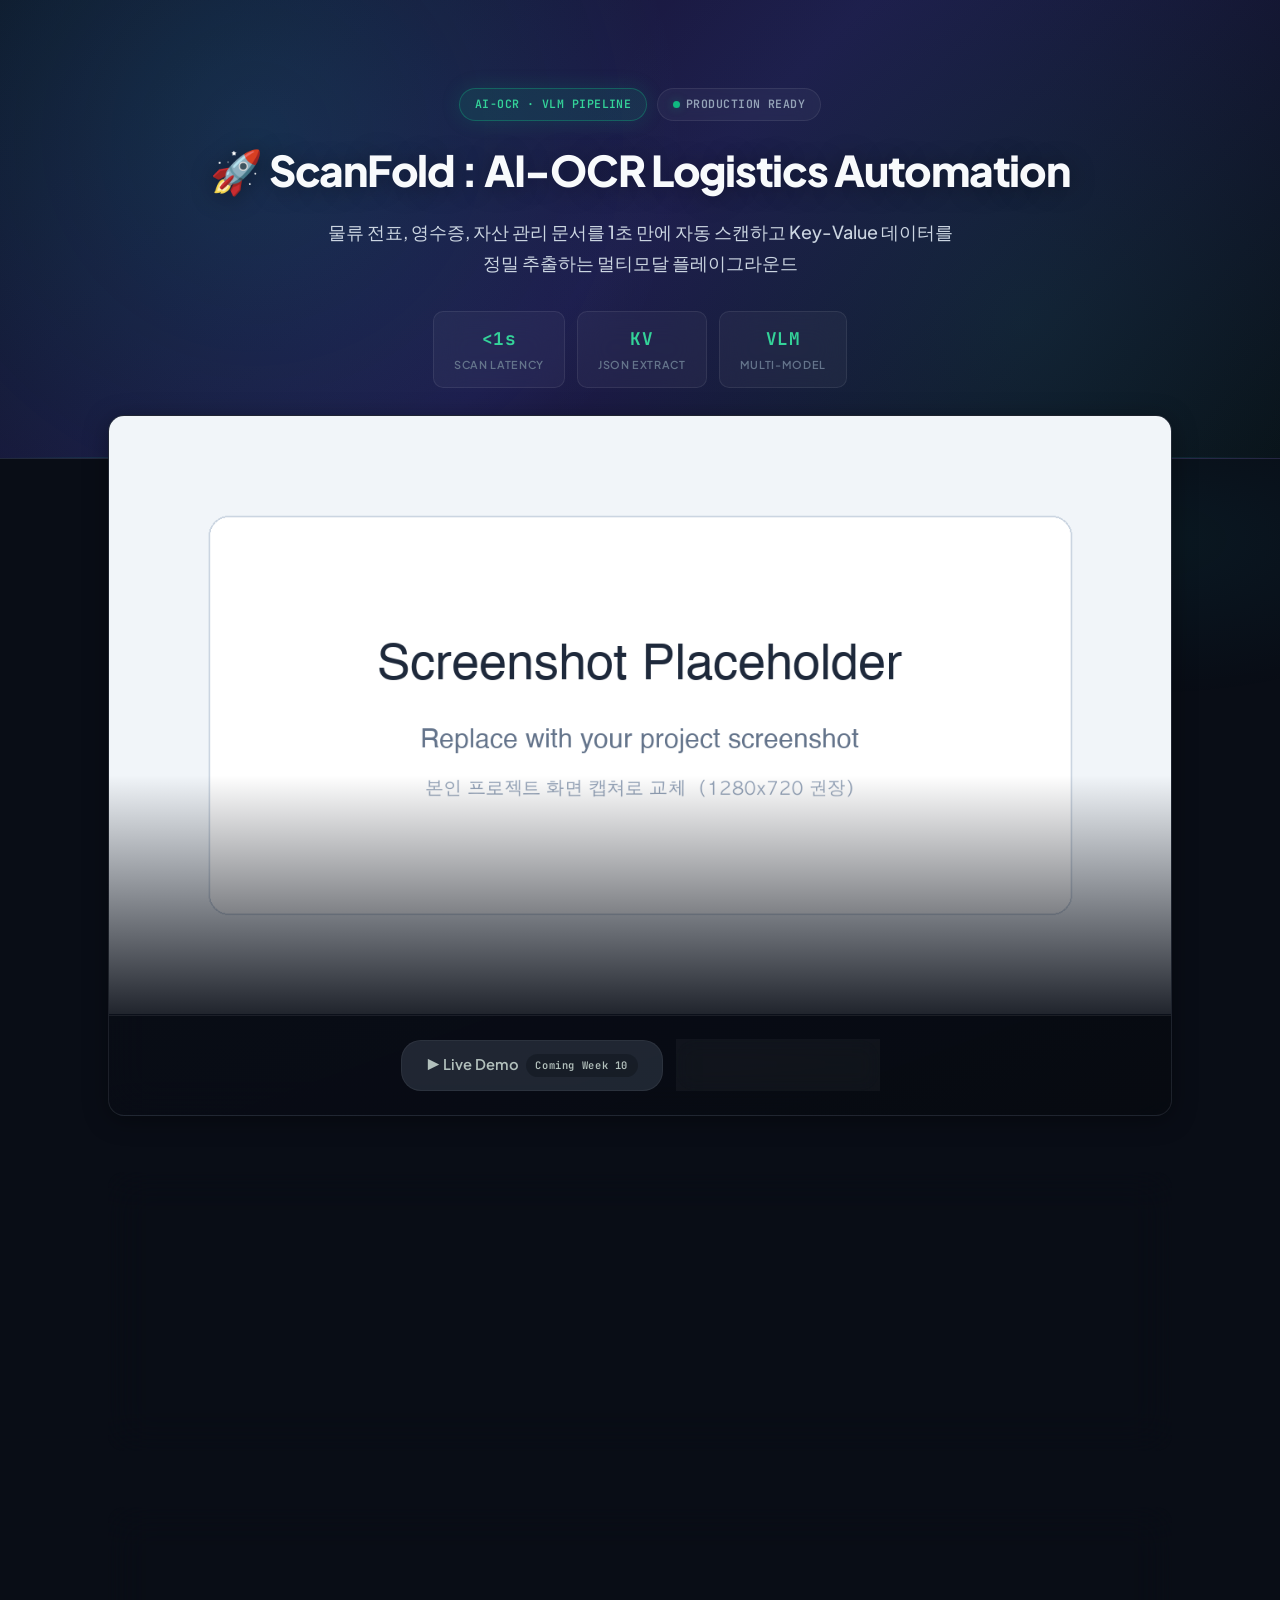
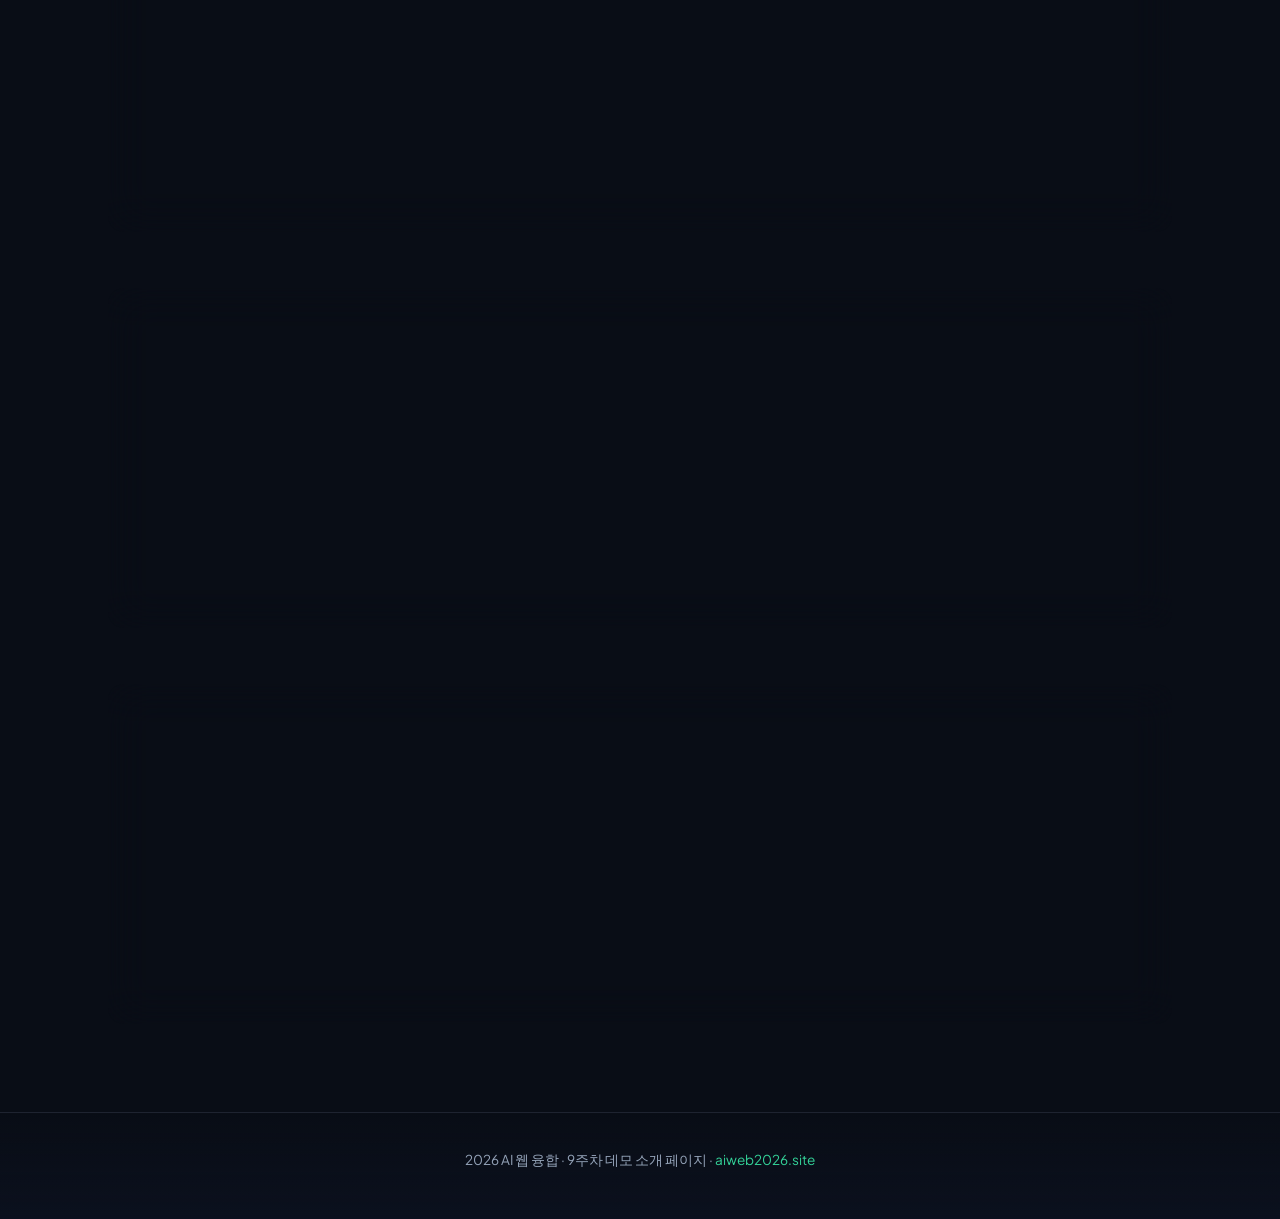
==== index.html @ e9e3a614 "design: ScanFold 프리미엄 다크 글래스모피즘 UI 리디자인 완료" ====
<!DOCTYPE html>
<html lang="ko">
<head>
  <meta charset="UTF-8" />
  <meta name="viewport" content="width=device-width, initial-scale=1.0" />
  <title>🚀 ScanFold : AI-OCR Logistics Automation</title>
  <meta name="description" content="물류 전표, 영수증, 자산 관리 문서를 1초 만에 자동 스캔하고 Key-Value 데이터를 정밀 추출하는 멀티모달 플레이그라운드" />
  <link rel="preconnect" href="https://fonts.googleapis.com" />
  <link rel="preconnect" href="https://fonts.gstatic.com" crossorigin />
  <link href="https://fonts.googleapis.com/css2?family=JetBrains+Mono:wght@500;600&family=Plus+Jakarta+Sans:wght@400;500;600;700;800&display=swap" rel="stylesheet" />
  <link rel="stylesheet" href="style.css" />
</head>
<body>
  <div class="ambient" aria-hidden="true"></div>

  <!-- ============ HERO ============ -->
  <header class="hero">
    <div class="hero-inner container">
      <div class="hero-meta">
        <span class="hero-pill">AI-OCR · VLM Pipeline</span>
        <span class="hero-status"><span class="status-dot"></span>Production Ready</span>
      </div>
      <h1>🚀 ScanFold : AI-OCR Logistics Automation</h1>
      <p class="tagline">물류 전표, 영수증, 자산 관리 문서를 1초 만에 자동 스캔하고 Key-Value 데이터를 정밀 추출하는 멀티모달 플레이그라운드</p>
      <div class="hero-stats">
        <div class="stat-chip"><strong>&lt;1s</strong><span>Scan Latency</span></div>
        <div class="stat-chip"><strong>KV</strong><span>JSON Extract</span></div>
        <div class="stat-chip"><strong>VLM</strong><span>Multi-Model</span></div>
      </div>
    </div>
  </header>

  <main class="container dashboard">

    <!-- ============ 데모 카드 ============ -->
    <section class="panel demo-card">
      <!-- ⬇⬇⬇ screenshot.png 를 본인 프로젝트 화면 캡쳐로 교체 ⬇⬇⬇ -->
      <div class="screenshot-wrap">
        <img class="screenshot" src="screenshot.png" alt="ScanFold AI-OCR 데모 화면" />
        <div class="screenshot-glow" aria-hidden="true"></div>
      </div>
      <!-- ⬆⬆⬆ screenshot.png 를 본인 프로젝트 화면 캡쳐로 교체 ⬆⬆⬆ -->

      <div class="cta">
        <!-- ⬇⬇⬇ 다음 주(10주차) 데모 띄운 후 href="#" 를 진짜 도메인으로 ⬇⬇⬇ -->
        <a class="btn btn-primary" href="#" aria-disabled="true" title="다음 주에 살아납니다">
          ▶ Live Demo <span class="badge">Coming Week 10</span>
        </a>
        <!-- ⬆⬆⬆ 다음 주에 href="https://&lt;본인 ID&gt;-demo.aiweb2026.site" 로 변경 ⬆⬆⬆ -->

        <!-- ⬇⬇⬇ 본인 GitHub 리포 URL 로 교체 ⬇⬇⬇ -->
        <a class="btn btn-secondary" href="https://github.com/&lt;본인 GitHub username&gt;/&lt;본인 프로젝트 리포&gt;" target="_blank" rel="noopener">
          ⌨ Source on GitHub
        </a>
        <!-- ⬆⬆⬆ 본인 GitHub 리포 URL 로 교체 ⬆⬆⬆ -->
      </div>
    </section>

    <!-- ============ Tech Stack ============ -->
    <section class="panel stack-section">
      <div class="section-head">
        <h2><span class="section-icon">🛠</span> Tech Stack</h2>
        <p class="section-sub">멀티모달 OCR 파이프라인을 구성하는 핵심 인프라</p>
      </div>
      <!-- ⬇⬇⬇ 본인 프로젝트가 실제로 쓴 기술로 교체 ⬇⬇⬇ -->
      <ul class="stack">
        <li>Gradio 5 (UI Framework)</li>
        <li>Qwen/Qwen3-VL-30B, zai-org/GLM-4.5V (VLM Models)</li>
        <li>Hugging Face Inference Client (Model Auto Routing)</li>
        <li>Docker SDK &amp; Hugging Face Spaces (Infrastructure)</li>
        <li>GitHub Actions (CI/CD Automated Deployment)</li>
      </ul>
      <!-- ⬆⬆⬆ 본인 프로젝트가 실제로 쓴 기술로 교체 ⬆⬆⬆ -->
    </section>

    <!-- ============ 어떻게 만들었나 ============ -->
    <section class="panel howto">
      <div class="section-head">
        <h2><span class="section-icon">🧠</span> 어떻게 만들었나</h2>
        <p class="section-sub">Vision-Language Model 기반 문서 이해 엔진</p>
      </div>
      <!-- ⬇⬇⬇ 본인 프로젝트 설명 3줄로 교체 ⬇⬇⬇ -->
      <p class="howto-body">
        사용자가 영수증, 물류 전표, 또는 일반 문서 이미지를 업로드하고 정보 추출 프롬프트를 입력하면, 최신 비전-언어 모델(VLM)들을 통해 텍스트 및 Key-Value 데이터를 정밀하게 추출하는 AI 플레이그라운드입니다. 단일 InferenceClient를 활용해 복잡한 멀티모달 모델들의 API 호출을 자동화하고, 토큰 사용량, 레이턴시, 그리고 즉시 재현 가능한 Python 코드까지 한 화면에 시각화합니다. Docker 환경으로 패키징되어 24시간 구동되는 인프라에 배포되며, GitHub Actions CI/CD 파이프라인을 구축하여 메인 브랜치 코드 수정 시 자동으로 실시간 반영되도록 구현했습니다.
      </p>
      <!-- ⬆⬆⬆ 본인 프로젝트 설명 3줄로 교체 ⬆⬆⬆ -->
    </section>

    <!-- ============ 활용 예시 ============ -->
    <section class="panel use-cases">
      <div class="section-head">
        <h2><span class="section-icon">💡</span> 활용 예시 <span class="use-cases-en">(Use Cases)</span></h2>
        <p class="section-sub">이미지 업로드 + 프롬프트 한 줄로 Key-Value JSON을 즉시 추출하세요</p>
      </div>
      <div class="use-cases-grid">
        <article class="use-case-card">
          <div class="use-case-icon" aria-hidden="true">📦</div>
          <h3>물류 입고 전표 스캔</h3>
          <p class="use-case-desc">품목명, 수량, 입고처를 JSON으로 정밀 데이터 추출 자동화</p>
          <span class="use-case-accent" aria-hidden="true"></span>
        </article>
        <article class="use-case-card">
          <div class="use-case-icon" aria-hidden="true">🧾</div>
          <h3>회사 영수증 증빙 처리</h3>
          <p class="use-case-desc">가맹점명, 일자, 금액을 분리하여 정산 시스템 실시간 연동</p>
          <span class="use-case-accent" aria-hidden="true"></span>
        </article>
        <article class="use-case-card">
          <div class="use-case-icon" aria-hidden="true">📂</div>
          <h3>자산 관리 문서 분류</h3>
          <p class="use-case-desc">체계적인 문서 인덱싱 및 카테고리 자동 분류 아카이빙</p>
          <span class="use-case-accent" aria-hidden="true"></span>
        </article>
      </div>
    </section>

    <!-- ============ Giscus 댓글 (8장에서 추가) ============ -->
    <section id="comments" class="panel comments">
      <div class="section-head">
        <h2><span class="section-icon">💬</span> 이 프로젝트 어떠세요?</h2>
        <p class="section-sub comments-note">GitHub 계정으로 로그인하면 댓글이 본인 리포의 GitHub Discussions에 자동 저장됩니다.</p>
      </div>

      <!--
        ⬇⬇⬇ 9주차 SECTION 8 에서 giscus.app 가 자동 생성한 script 코드를 여기에 붙여넣기 ⬇⬇⬇
        교체할 속성:
          - data-repo
          - data-repo-id
          - data-category-id
        나머지 속성은 그대로 두세요.
      -->
      <div class="giscus"></div>
      <script src="https://giscus.app/client.js"
        data-repo="youngwoo28/aiweb2026"
        data-repo-id="<TODO: giscus.app에서 발급받은 repo-id 붙여넣기>"
        data-category="Announcements"
        data-category-id="<TODO: giscus.app에서 발급받은 category-id 붙여넣기>"
        data-mapping="pathname"
        data-strict="0"
        data-reactions-enabled="1"
        data-emit-metadata="0"
        data-input-position="bottom"
        data-theme="preferred_color_scheme"
        data-lang="ko"
        crossorigin="anonymous"
        async>
      </script>
      <!-- ⬆⬆⬆ giscus 설정값 교체 ⬆⬆⬆ -->
    </section>
  </main>

  <footer class="site-footer">
    <div class="container">
      <p>
        2026 AI 웹 융합 · 9주차 데모 소개 페이지 ·
        <a href="https://aiweb2026.site">aiweb2026.site</a>
      </p>
    </div>
  </footer>
</body>
</html>
---- style.css ----
/* ============ Design Tokens ============ */
:root {
  --accent: #10b981;
  --accent-bright: #34d399;
  --accent-dim: #059669;
  --accent-glow: rgba(16, 185, 129, 0.35);
  --cyan: #22d3ee;
  --ink: #f1f5f9;
  --muted: #94a3b8;
  --muted-soft: #64748b;
  --bg: #090d16;
  --bg-elevated: rgba(15, 23, 42, 0.55);
  --glass: rgba(255, 255, 255, 0.04);
  --glass-border: rgba(255, 255, 255, 0.08);
  --glass-highlight: rgba(255, 255, 255, 0.12);

  --font-sans: 'Plus Jakarta Sans', 'Apple SD Gothic Neo', 'Segoe UI', system-ui, sans-serif;
  --font-mono: 'JetBrains Mono', 'Consolas', 'SF Mono', ui-monospace, monospace;

  --space-section: clamp(2rem, 1.5rem + 2.5vw, 3.5rem);
  --container-max: 1120px;
  --radius: 16px;
  --radius-sm: 10px;
}

/* ============ Base ============ */
*, *::before, *::after { box-sizing: border-box; }

html {
  -webkit-text-size-adjust: 100%;
  scroll-behavior: smooth;
}

body {
  margin: 0;
  font-family: var(--font-sans);
  background: var(--bg);
  color: var(--ink);
  line-height: 1.6;
  -webkit-font-smoothing: antialiased;
  overflow-x: hidden;
}

.ambient {
  position: fixed;
  inset: 0;
  pointer-events: none;
  z-index: 0;
  background:
    radial-gradient(ellipse 60% 40% at 10% 20%, rgba(16, 185, 129, 0.08), transparent 55%),
    radial-gradient(ellipse 50% 35% at 90% 60%, rgba(34, 211, 238, 0.06), transparent 50%),
    radial-gradient(ellipse 70% 50% at 50% 100%, rgba(30, 27, 75, 0.25), transparent 60%);
}

.container {
  position: relative;
  z-index: 1;
  max-width: var(--container-max);
  margin: 0 auto;
  padding: 0 clamp(1rem, 3vw, 1.75rem);
}

.dashboard {
  padding-bottom: 2rem;
}

/* ============ HERO — Premium Dashboard Header ============ */
.hero {
  position: relative;
  z-index: 1;
  background: linear-gradient(135deg, #0f172a, #1e1b4b, #090d16);
  border-bottom: 1px solid var(--glass-border);
  padding: clamp(3.25rem, 2.5rem + 4vw, 5.5rem) 0 clamp(3rem, 2rem + 3vw, 4.5rem);
  overflow: hidden;
}

.hero::before {
  content: "";
  position: absolute;
  inset: 0;
  background:
    radial-gradient(circle at 20% 30%, rgba(34, 211, 238, 0.12), transparent 40%),
    radial-gradient(circle at 80% 70%, rgba(16, 185, 129, 0.1), transparent 45%);
  pointer-events: none;
}

.hero::after {
  content: "";
  position: absolute;
  bottom: 0;
  left: 0;
  right: 0;
  height: 1px;
  background: linear-gradient(90deg, transparent, rgba(16, 185, 129, 0.5), rgba(34, 211, 238, 0.4), transparent);
}

.hero-inner {
  text-align: center;
  position: relative;
}

.hero-meta {
  display: flex;
  flex-wrap: wrap;
  align-items: center;
  justify-content: center;
  gap: 0.65rem;
  margin-bottom: 1.5rem;
}

.hero-pill,
.hero-status {
  display: inline-flex;
  align-items: center;
  gap: 0.4rem;
  padding: 0.4rem 0.9rem;
  border-radius: 20px;
  font-family: var(--font-mono);
  font-size: 0.72rem;
  font-weight: 600;
  letter-spacing: 0.04em;
  text-transform: uppercase;
}

.hero-pill {
  background: rgba(16, 185, 129, 0.12);
  border: 1px solid rgba(16, 185, 129, 0.35);
  color: var(--accent-bright);
  box-shadow: 0 0 20px rgba(16, 185, 129, 0.15);
}

.hero-status {
  background: var(--glass);
  border: 1px solid var(--glass-border);
  color: var(--muted);
  backdrop-filter: blur(12px);
  -webkit-backdrop-filter: blur(12px);
}

.status-dot {
  width: 7px;
  height: 7px;
  border-radius: 50%;
  background: var(--accent);
  box-shadow: 0 0 10px var(--accent-glow);
  animation: pulse 2s ease-in-out infinite;
}

@keyframes pulse {
  0%, 100% { opacity: 1; transform: scale(1); }
  50% { opacity: 0.6; transform: scale(0.9); }
}

.hero h1 {
  margin: 0 0 1.25rem;
  padding: 0 clamp(0.5rem, 2vw, 1rem);
  font-size: clamp(1.55rem, 1rem + 2.4vw, 2.65rem);
  font-weight: 800;
  letter-spacing: -0.03em;
  line-height: 1.2;
  color: #f8fafc;
  text-shadow: 0 2px 24px rgba(0, 0, 0, 0.4);
}

.hero .tagline {
  margin: 0 auto 2rem;
  max-width: 42rem;
  padding: 0 clamp(0.25rem, 2vw, 1rem);
  font-size: clamp(0.95rem, 0.85rem + 0.35vw, 1.12rem);
  font-weight: 500;
  color: #cbd5e1;
  line-height: 1.75;
}

.hero-stats {
  display: flex;
  flex-wrap: wrap;
  justify-content: center;
  gap: 0.75rem;
}

.stat-chip {
  display: flex;
  flex-direction: column;
  align-items: center;
  gap: 0.15rem;
  min-width: 6.5rem;
  padding: 0.85rem 1.25rem;
  background: var(--glass);
  border: 1px solid var(--glass-border);
  border-radius: var(--radius-sm);
  backdrop-filter: blur(16px);
  -webkit-backdrop-filter: blur(16px);
  transition: border-color 0.25s ease, box-shadow 0.25s ease;
}

.stat-chip:hover {
  border-color: rgba(16, 185, 129, 0.35);
  box-shadow: 0 8px 24px rgba(16, 185, 129, 0.12);
}

.stat-chip strong {
  font-family: var(--font-mono);
  font-size: 1.1rem;
  font-weight: 700;
  color: var(--accent-bright);
  letter-spacing: 0.02em;
}

.stat-chip span {
  font-size: 0.68rem;
  font-weight: 600;
  text-transform: uppercase;
  letter-spacing: 0.06em;
  color: var(--muted-soft);
}

/* ============ Glass Panels ============ */
.panel {
  margin-bottom: var(--space-section);
  padding: clamp(1.35rem, 2vw, 2rem);
  background: linear-gradient(160deg, rgba(17, 24, 39, 0.72) 0%, rgba(9, 13, 22, 0.85) 100%);
  border: 1px solid rgba(255, 255, 255, 0.08);
  border-radius: var(--radius);
  backdrop-filter: blur(20px);
  -webkit-backdrop-filter: blur(20px);
  box-shadow:
    0 4px 24px rgba(0, 0, 0, 0.35),
    inset 0 1px 0 var(--glass-highlight);
}

.section-head {
  margin-bottom: 1.35rem;
}

.section-head h2 {
  display: flex;
  align-items: center;
  flex-wrap: wrap;
  gap: 0.45rem;
  margin: 0 0 0.35rem;
  font-size: clamp(1.2rem, 1rem + 0.6vw, 1.55rem);
  font-weight: 700;
  letter-spacing: -0.02em;
  color: #f8fafc;
}

.section-icon {
  display: inline-flex;
  align-items: center;
  justify-content: center;
  width: 2rem;
  height: 2rem;
  border-radius: 8px;
  background: rgba(16, 185, 129, 0.15);
  border: 1px solid rgba(16, 185, 129, 0.25);
  font-size: 1rem;
}

.section-sub {
  margin: 0;
  font-size: 0.9rem;
  color: var(--muted);
  line-height: 1.5;
}

.use-cases-en {
  font-size: 0.72em;
  font-weight: 500;
  color: var(--muted-soft);
  letter-spacing: 0.02em;
}

/* ============ Demo Card ============ */
.demo-card {
  margin-top: -2.75rem;
  padding: 0;
  overflow: hidden;
}

.screenshot-wrap {
  position: relative;
  overflow: hidden;
}

.screenshot {
  display: block;
  width: 100%;
  height: auto;
  background: #0f172a;
  border-bottom: 1px solid var(--glass-border);
}

.screenshot-glow {
  position: absolute;
  inset: auto 0 0 0;
  height: 40%;
  background: linear-gradient(to top, rgba(9, 13, 22, 0.9), transparent);
  pointer-events: none;
}

.cta {
  padding: 1.5rem clamp(1rem, 3vw, 2rem);
  display: flex;
  flex-wrap: wrap;
  gap: 0.85rem;
  justify-content: center;
  background: rgba(0, 0, 0, 0.2);
  border-top: 1px solid var(--glass-border);
}

.btn {
  display: inline-flex;
  align-items: center;
  gap: 0.45rem;
  padding: 0.8rem 1.5rem;
  border-radius: 20px;
  font-family: var(--font-sans);
  font-weight: 600;
  font-size: 0.92rem;
  text-decoration: none;
  transition: all 0.3s ease;
}

.btn-primary {
  background: linear-gradient(135deg, var(--accent-dim), var(--accent));
  color: #ecfdf5;
  border: 1px solid rgba(52, 211, 153, 0.4);
  box-shadow: 0 4px 20px rgba(16, 185, 129, 0.25);
}

.btn-primary[aria-disabled="true"] {
  background: rgba(100, 116, 139, 0.35);
  border-color: var(--glass-border);
  cursor: not-allowed;
  opacity: 0.75;
  box-shadow: none;
}

.btn-primary:hover:not([aria-disabled="true"]) {
  transform: translateY(-3px);
  box-shadow: 0 10px 30px rgba(16, 185, 129, 0.35);
}

.btn-secondary {
  background: var(--glass);
  color: var(--ink);
  border: 1px solid var(--glass-border);
  backdrop-filter: blur(10px);
  -webkit-backdrop-filter: blur(10px);
}

.btn-secondary:hover {
  border-color: rgba(34, 211, 238, 0.45);
  color: var(--cyan);
  transform: translateY(-3px);
  box-shadow: 0 8px 24px rgba(34, 211, 238, 0.12);
}

.badge {
  background: rgba(0, 0, 0, 0.25);
  padding: 0.2rem 0.6rem;
  border-radius: 20px;
  font-family: var(--font-mono);
  font-size: 0.65rem;
  font-weight: 600;
  letter-spacing: 0.06em;
}

/* ============ Tech Stack Pills ============ */
.stack {
  list-style: none;
  padding: 0;
  margin: 0;
  display: flex;
  flex-wrap: wrap;
  gap: 0.65rem;
}

.stack li {
  padding: 0.55rem 1.15rem;
  border-radius: 20px;
  font-family: var(--font-mono);
  font-size: 0.78rem;
  font-weight: 600;
  letter-spacing: 0.02em;
  color: var(--accent-bright);
  background: rgba(16, 185, 129, 0.06);
  border: 1px solid rgba(16, 185, 129, 0.28);
  box-shadow:
    0 0 0 1px rgba(16, 185, 129, 0.05) inset,
    0 4px 16px rgba(16, 185, 129, 0.08);
  transition: all 0.3s ease;
}

.stack li:hover {
  background: rgba(16, 185, 129, 0.14);
  border-color: rgba(52, 211, 153, 0.55);
  box-shadow: 0 6px 20px rgba(16, 185, 129, 0.2);
  transform: translateY(-2px);
}

/* ============ How To ============ */
.howto-body {
  margin: 0;
  padding: 1.35rem 1.5rem;
  background: rgba(0, 0, 0, 0.25);
  border: 1px solid var(--glass-border);
  border-left: 3px solid var(--accent);
  border-radius: var(--radius-sm);
  color: #cbd5e1;
  font-size: 1rem;
  line-height: 1.75;
  box-shadow: inset 0 0 40px rgba(16, 185, 129, 0.04);
}

/* ============ Use Cases — 3-Column Grid ============ */
.use-cases-grid {
  display: grid;
  grid-template-columns: repeat(3, 1fr);
  gap: 1.5rem;
}

.use-case-card {
  position: relative;
  display: flex;
  flex-direction: column;
  min-height: 200px;
  padding: 1.5rem 1.35rem 1.6rem;
  background: linear-gradient(165deg, rgba(15, 23, 42, 0.9) 0%, rgba(9, 13, 22, 0.95) 100%);
  border: 1px solid rgba(255, 255, 255, 0.08);
  border-radius: var(--radius-sm);
  overflow: hidden;
  transition: all 0.3s ease;
}

.use-case-card::before {
  content: "";
  position: absolute;
  top: 0;
  left: 0;
  right: 0;
  height: 2px;
  background: linear-gradient(90deg, transparent, var(--accent), var(--cyan), transparent);
  opacity: 0.6;
  transition: opacity 0.3s ease;
}

.use-case-accent {
  position: absolute;
  bottom: -30%;
  right: -20%;
  width: 120px;
  height: 120px;
  border-radius: 50%;
  background: radial-gradient(circle, rgba(16, 185, 129, 0.2), transparent 70%);
  pointer-events: none;
  transition: opacity 0.3s ease;
  opacity: 0.5;
}

.use-case-card:hover {
  transform: translateY(-5px);
  border-color: rgba(16, 185, 129, 0.45);
  box-shadow: 0 10px 30px rgba(16, 185, 129, 0.1);
}

.use-case-card:hover::before {
  opacity: 1;
}

.use-case-card:hover .use-case-accent {
  opacity: 1;
}

.use-case-icon {
  font-size: 2rem;
  line-height: 1;
  margin-bottom: 1rem;
  filter: drop-shadow(0 4px 12px rgba(0, 0, 0, 0.4));
}

.use-case-card h3 {
  margin: 0 0 0.65rem;
  font-size: 1.02rem;
  font-weight: 700;
  color: #f8fafc;
  letter-spacing: -0.02em;
  line-height: 1.35;
}

.use-case-desc {
  margin: 0;
  flex: 1;
  font-size: 0.88rem;
  color: var(--muted);
  line-height: 1.6;
}

/* ============ Comments ============ */
.comments .comments-note {
  margin: 0;
}

.giscus,
.giscus-frame {
  width: 100%;
  min-height: 200px;
}

/* ============ Footer ============ */
.site-footer {
  position: relative;
  z-index: 1;
  border-top: 1px solid var(--glass-border);
  padding: 2.25rem 0 3rem;
  text-align: center;
  background: linear-gradient(180deg, transparent, rgba(15, 23, 42, 0.4));
}

.site-footer p {
  color: var(--muted);
  font-size: 0.85rem;
  margin: 0;
}

.site-footer a {
  color: var(--accent-bright);
  text-decoration: none;
  transition: color 0.2s ease;
}

.site-footer a:hover {
  color: var(--cyan);
  text-decoration: underline;
}

/* ============ Responsive ============ */
@media (max-width: 900px) {
  .use-cases-grid {
    grid-template-columns: 1fr;
    gap: 1rem;
  }

  .demo-card {
    margin-top: -2rem;
  }
}

@media (max-width: 640px) {
  .hero-meta {
    flex-direction: column;
  }

  .hero-stats {
    width: 100%;
  }

  .stat-chip {
    flex: 1;
    min-width: 0;
  }

  .cta {
    flex-direction: column;
  }

  .btn {
    justify-content: center;
    width: 100%;
  }
}

@media (min-width: 901px) and (max-width: 1024px) {
  .use-cases-grid {
    grid-template-columns: repeat(3, 1fr);
    gap: 1rem;
  }

  .use-case-card {
    padding: 1.25rem 1rem;
  }

  .use-case-desc {
    font-size: 0.82rem;
  }
}
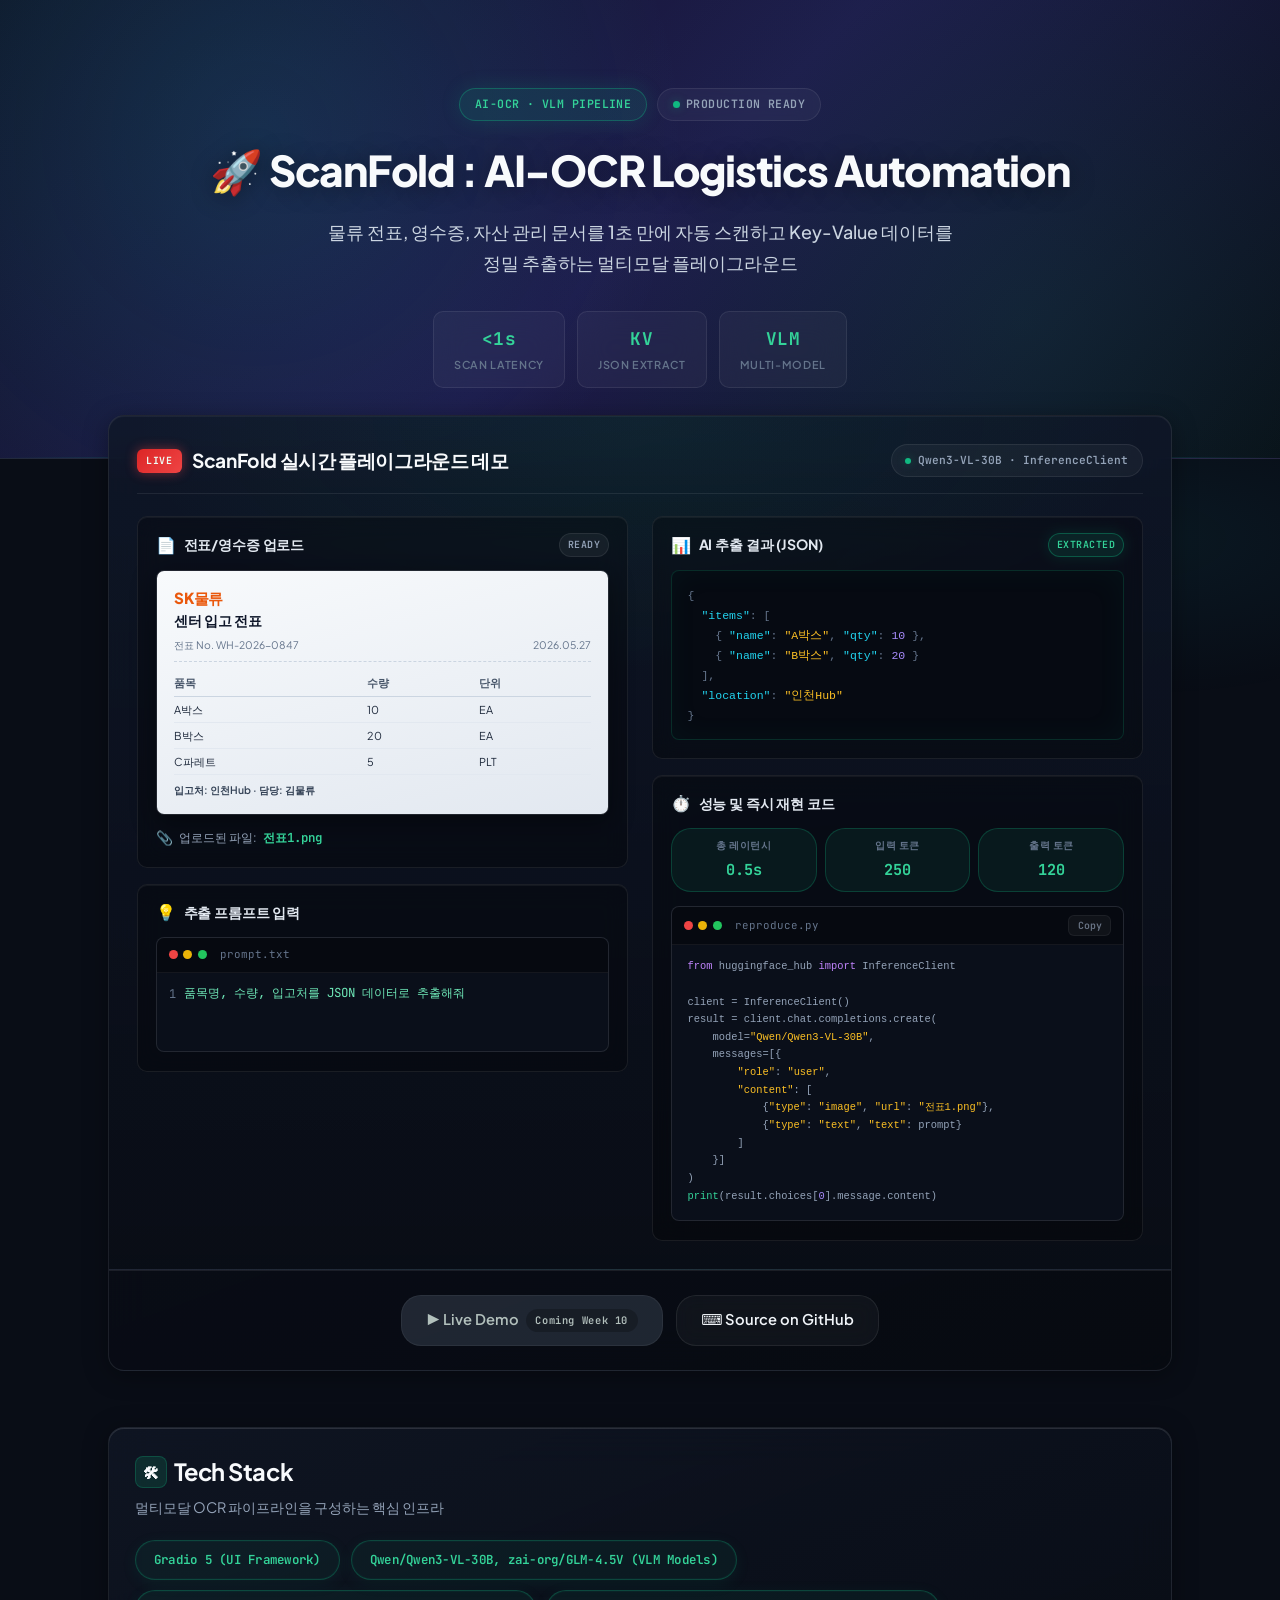
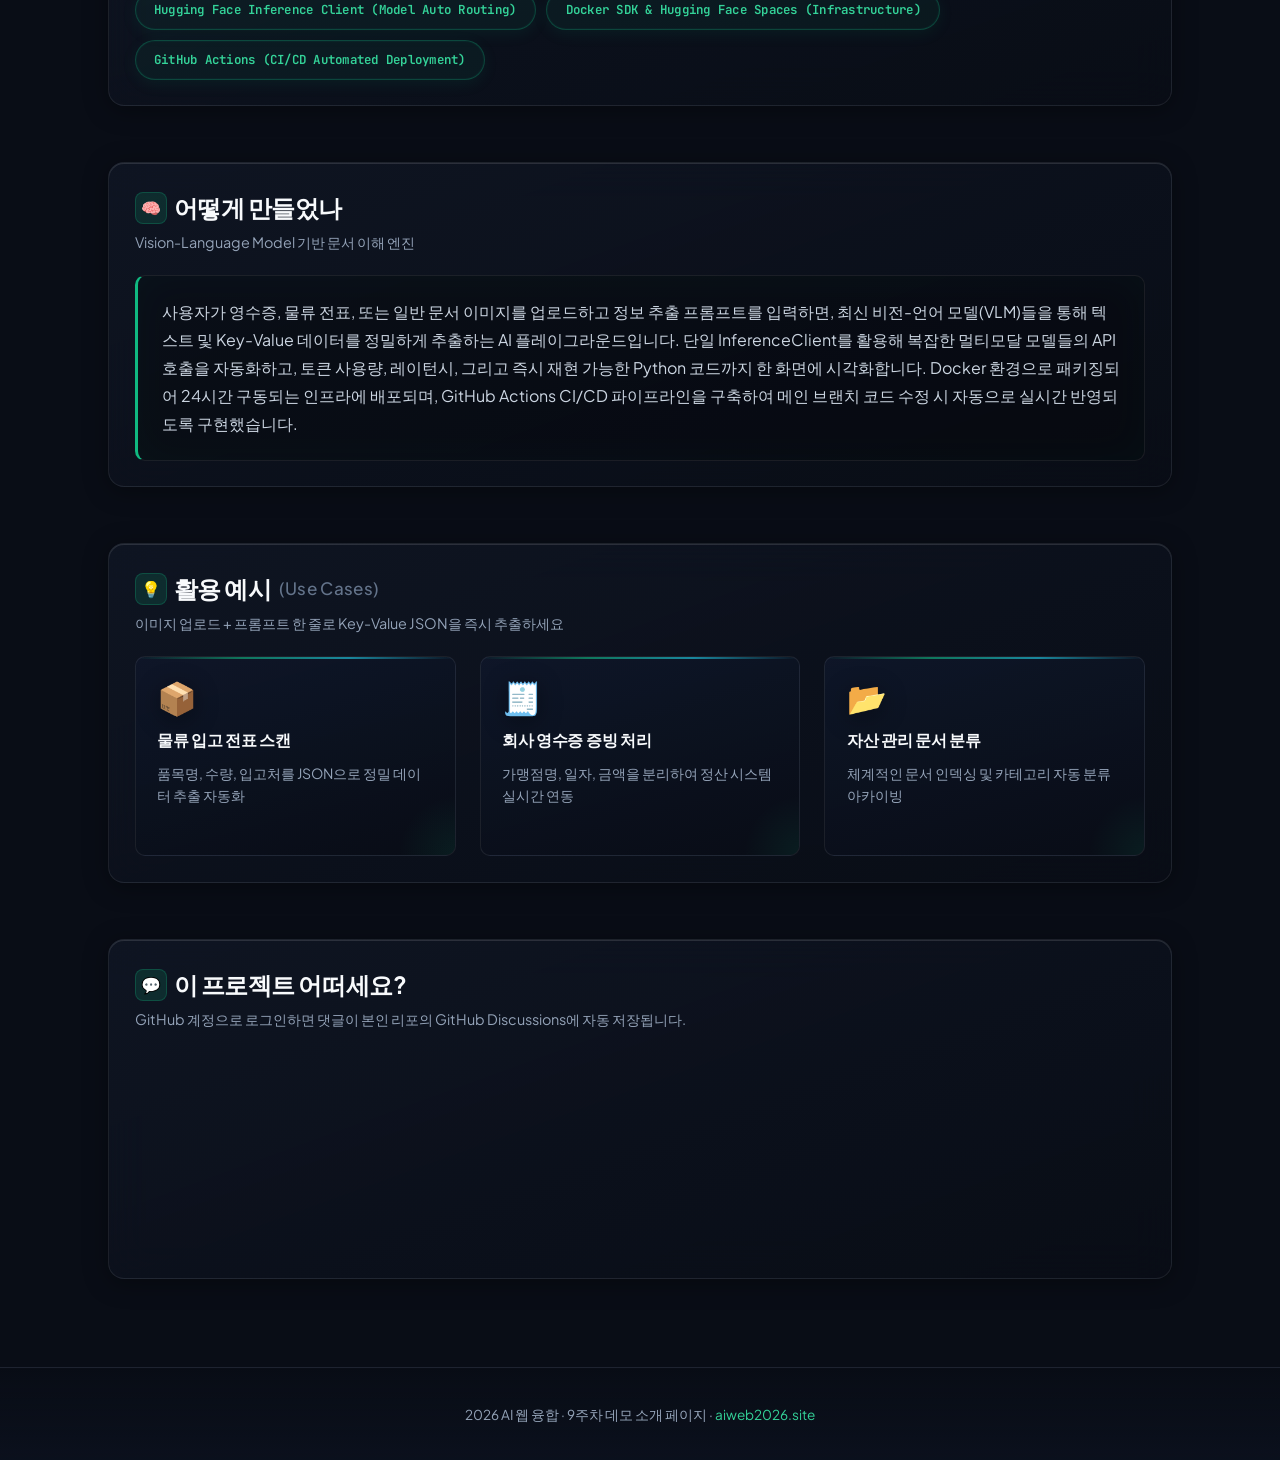
==== commit 8539e2c4: "feat: ScanFold OCR 실시간 플레이그라운드 데모 구동 화면 반영 완료" ====
--- a/index.html
+++ b/index.html
@@ -32,14 +32,130 @@
 
   <main class="container dashboard">
 
-    <!-- ============ 데모 카드 ============ -->
+    <!-- ============ ScanFold 실시간 플레이그라운드 데모 ============ -->
     <section class="panel demo-card">
-      <!-- ⬇⬇⬇ screenshot.png 를 본인 프로젝트 화면 캡쳐로 교체 ⬇⬇⬇ -->
-      <div class="screenshot-wrap">
-        <img class="screenshot" src="screenshot.png" alt="ScanFold AI-OCR 데모 화면" />
-        <div class="screenshot-glow" aria-hidden="true"></div>
-      </div>
-      <!-- ⬆⬆⬆ screenshot.png 를 본인 프로젝트 화면 캡쳐로 교체 ⬆⬆⬆ -->
+      <div class="playground">
+        <div class="playground-header">
+          <div class="playground-title">
+            <span class="playground-badge">LIVE</span>
+            <h2>ScanFold 실시간 플레이그라운드 데모</h2>
+          </div>
+          <div class="playground-model">
+            <span class="model-dot" aria-hidden="true"></span>
+            <span>Qwen3-VL-30B · InferenceClient</span>
+          </div>
+        </div>
+
+        <div class="playground-columns">
+          <!-- Input Side -->
+          <div class="playground-col input-col">
+            <div class="demo-widget upload-widget">
+              <div class="widget-head">
+                <span class="widget-icon">📄</span>
+                <h3>전표/영수증 업로드</h3>
+                <span class="widget-status">Ready</span>
+              </div>
+              <div class="receipt-preview" role="img" aria-label="SK물류 센터 입고 전표 미리보기">
+                <div class="receipt-paper">
+                  <div class="receipt-logo">SK물류</div>
+                  <div class="receipt-title">센터 입고 전표</div>
+                  <div class="receipt-meta">
+                    <span>전표 No. WH-2026-0847</span>
+                    <span>2026.05.27</span>
+                  </div>
+                  <table class="receipt-table">
+                    <thead>
+                      <tr><th>품목</th><th>수량</th><th>단위</th></tr>
+                    </thead>
+                    <tbody>
+                      <tr><td>A박스</td><td>10</td><td>EA</td></tr>
+                      <tr><td>B박스</td><td>20</td><td>EA</td></tr>
+                      <tr><td>C파레트</td><td>5</td><td>PLT</td></tr>
+                    </tbody>
+                  </table>
+                  <div class="receipt-footer">입고처: 인천Hub · 담당: 김물류</div>
+                </div>
+              </div>
+              <p class="upload-filename">
+                <span class="file-icon" aria-hidden="true">📎</span>
+                업로드된 파일: <strong>전표1.png</strong>
+              </p>
+            </div>
+
+            <div class="demo-widget prompt-widget">
+              <div class="widget-head">
+                <span class="widget-icon">💡</span>
+                <h3>추출 프롬프트 입력</h3>
+              </div>
+              <div class="code-editor" aria-label="프롬프트 입력 코드 에디터">
+                <div class="code-editor-bar">
+                  <span class="editor-dot red"></span>
+                  <span class="editor-dot yellow"></span>
+                  <span class="editor-dot green"></span>
+                  <span class="editor-tab">prompt.txt</span>
+                </div>
+                <div class="code-editor-body">
+                  <span class="line-num">1</span>
+                  <textarea class="prompt-textarea" readonly rows="3">품목명, 수량, 입고처를 JSON 데이터로 추출해줘</textarea>
+                </div>
+              </div>
+            </div>
+          </div>
+
+          <!-- Output Side -->
+          <div class="playground-col output-col">
+            <div class="demo-widget json-widget">
+              <div class="widget-head">
+                <span class="widget-icon">📊</span>
+                <h3>AI 추출 결과 (JSON)</h3>
+                <span class="widget-status success">Extracted</span>
+              </div>
+              <pre class="json-output" aria-label="VLM 추출 JSON 결과"><code><span class="json-punct">{</span>
+  <span class="json-key">"items"</span><span class="json-punct">: [</span>
+    <span class="json-punct">{</span> <span class="json-key">"name"</span><span class="json-punct">:</span> <span class="json-str">"A박스"</span><span class="json-punct">,</span> <span class="json-key">"qty"</span><span class="json-punct">:</span> <span class="json-num">10</span> <span class="json-punct">},</span>
+    <span class="json-punct">{</span> <span class="json-key">"name"</span><span class="json-punct">:</span> <span class="json-str">"B박스"</span><span class="json-punct">,</span> <span class="json-key">"qty"</span><span class="json-punct">:</span> <span class="json-num">20</span> <span class="json-punct">}</span>
+  <span class="json-punct">],</span>
+  <span class="json-key">"location"</span><span class="json-punct">:</span> <span class="json-str">"인천Hub"</span>
+<span class="json-punct">}</span></code></pre>
+            </div>
+
+            <div class="demo-widget perf-widget">
+              <div class="widget-head">
+                <span class="widget-icon">⏱️</span>
+                <h3>성능 및 즉시 재현 코드</h3>
+              </div>
+              <div class="perf-chips">
+                <div class="perf-chip"><span class="perf-label">총 레이턴시</span><strong>0.5s</strong></div>
+                <div class="perf-chip"><span class="perf-label">입력 토큰</span><strong>250</strong></div>
+                <div class="perf-chip"><span class="perf-label">출력 토큰</span><strong>120</strong></div>
+              </div>
+              <div class="code-editor python-editor">
+                <div class="code-editor-bar">
+                  <span class="editor-dot red"></span>
+                  <span class="editor-dot yellow"></span>
+                  <span class="editor-dot green"></span>
+                  <span class="editor-tab">reproduce.py</span>
+                  <button type="button" class="copy-btn" disabled aria-label="코드 복사">Copy</button>
+                </div>
+                <pre class="python-snippet"><code><span class="py-kw">from</span> huggingface_hub <span class="py-kw">import</span> InferenceClient
+
+client = InferenceClient()
+result = client.chat.completions.create(
+    model=<span class="py-str">"Qwen/Qwen3-VL-30B"</span>,
+    messages=[{
+        <span class="py-str">"role"</span>: <span class="py-str">"user"</span>,
+        <span class="py-str">"content"</span>: [
+            {<span class="py-str">"type"</span>: <span class="py-str">"image"</span>, <span class="py-str">"url"</span>: <span class="py-str">"전표1.png"</span>},
+            {<span class="py-str">"type"</span>: <span class="py-str">"text"</span>, <span class="py-str">"text"</span>: prompt}
+        ]
+    }]
+)
+<span class="py-fn">print</span>(result.choices[<span class="py-num">0</span>].message.content)</code></pre>
+              </div>
+            </div>
+          </div>
+        </div>
+      </div>
 
       <div class="cta">
         <!-- ⬇⬇⬇ 다음 주(10주차) 데모 띄운 후 href="#" 를 진짜 도메인으로 ⬇⬇⬇ -->
--- a/style.css
+++ b/style.css
@@ -271,33 +271,426 @@
   letter-spacing: 0.02em;
 }
 
-/* ============ Demo Card ============ */
+/* ============ ScanFold Playground Demo ============ */
 .demo-card {
   margin-top: -2.75rem;
   padding: 0;
   overflow: hidden;
 }
 
-.screenshot-wrap {
-  position: relative;
+.playground {
+  padding: clamp(1.25rem, 2.5vw, 1.75rem);
+  background:
+    radial-gradient(ellipse 80% 50% at 50% 0%, rgba(16, 185, 129, 0.08), transparent 60%),
+    linear-gradient(180deg, rgba(15, 23, 42, 0.6) 0%, rgba(9, 13, 22, 0.95) 100%);
+  border-bottom: 1px solid var(--glass-border);
+}
+
+.playground-header {
+  display: flex;
+  flex-wrap: wrap;
+  align-items: center;
+  justify-content: space-between;
+  gap: 0.75rem;
+  margin-bottom: 1.35rem;
+  padding-bottom: 1rem;
+  border-bottom: 1px solid var(--glass-border);
+}
+
+.playground-title {
+  display: flex;
+  align-items: center;
+  gap: 0.65rem;
+}
+
+.playground-title h2 {
+  margin: 0;
+  font-size: clamp(1rem, 0.9rem + 0.4vw, 1.2rem);
+  font-weight: 700;
+  letter-spacing: -0.02em;
+  color: #f8fafc;
+}
+
+.playground-badge {
+  padding: 0.25rem 0.55rem;
+  border-radius: 6px;
+  font-family: var(--font-mono);
+  font-size: 0.62rem;
+  font-weight: 700;
+  letter-spacing: 0.08em;
+  color: #ecfdf5;
+  background: linear-gradient(135deg, #dc2626, #ef4444);
+  box-shadow: 0 0 12px rgba(239, 68, 68, 0.45);
+  animation: live-pulse 2s ease-in-out infinite;
+}
+
+@keyframes live-pulse {
+  0%, 100% { box-shadow: 0 0 12px rgba(239, 68, 68, 0.45); }
+  50% { box-shadow: 0 0 20px rgba(239, 68, 68, 0.7); }
+}
+
+.playground-model {
+  display: inline-flex;
+  align-items: center;
+  gap: 0.45rem;
+  padding: 0.4rem 0.85rem;
+  border-radius: 20px;
+  font-family: var(--font-mono);
+  font-size: 0.7rem;
+  font-weight: 600;
+  color: var(--muted);
+  background: var(--glass);
+  border: 1px solid var(--glass-border);
+}
+
+.model-dot {
+  width: 6px;
+  height: 6px;
+  border-radius: 50%;
+  background: var(--accent);
+  box-shadow: 0 0 8px var(--accent-glow);
+}
+
+.playground-columns {
+  display: flex;
+  gap: 1.5rem;
+  align-items: stretch;
+}
+
+.playground-col {
+  flex: 1;
+  display: flex;
+  flex-direction: column;
+  gap: 1rem;
+  min-width: 0;
+}
+
+.demo-widget {
+  padding: 1rem 1.1rem 1.15rem;
+  background: rgba(0, 0, 0, 0.28);
+  border: 1px solid rgba(255, 255, 255, 0.08);
+  border-radius: var(--radius-sm);
+  backdrop-filter: blur(12px);
+  -webkit-backdrop-filter: blur(12px);
+  transition: all 0.3s ease;
+  box-shadow: inset 0 1px 0 rgba(255, 255, 255, 0.05);
+}
+
+.demo-widget:hover {
+  border-color: rgba(16, 185, 129, 0.35);
+  box-shadow:
+    0 8px 28px rgba(16, 185, 129, 0.1),
+    inset 0 1px 0 rgba(255, 255, 255, 0.08);
+}
+
+.widget-head {
+  display: flex;
+  align-items: center;
+  gap: 0.5rem;
+  margin-bottom: 0.85rem;
+}
+
+.widget-icon {
+  font-size: 1rem;
+  line-height: 1;
+}
+
+.widget-head h3 {
+  flex: 1;
+  margin: 0;
+  font-size: 0.88rem;
+  font-weight: 700;
+  color: #e2e8f0;
+  letter-spacing: -0.01em;
+}
+
+.widget-status {
+  padding: 0.2rem 0.5rem;
+  border-radius: 20px;
+  font-family: var(--font-mono);
+  font-size: 0.62rem;
+  font-weight: 600;
+  text-transform: uppercase;
+  letter-spacing: 0.05em;
+  color: var(--muted);
+  background: rgba(255, 255, 255, 0.05);
+  border: 1px solid var(--glass-border);
+}
+
+.widget-status.success {
+  color: var(--accent-bright);
+  background: rgba(16, 185, 129, 0.12);
+  border-color: rgba(16, 185, 129, 0.35);
+  box-shadow: 0 0 14px rgba(16, 185, 129, 0.15);
+}
+
+/* Receipt mock thumbnail */
+.receipt-preview {
+  margin-bottom: 0.75rem;
+  border-radius: 8px;
   overflow: hidden;
-}
-
-.screenshot {
+  border: 1px solid rgba(255, 255, 255, 0.1);
+  box-shadow: 0 8px 24px rgba(0, 0, 0, 0.35);
+  transition: transform 0.3s ease, box-shadow 0.3s ease;
+}
+
+.upload-widget:hover .receipt-preview {
+  transform: scale(1.01);
+  box-shadow: 0 12px 32px rgba(16, 185, 129, 0.15);
+}
+
+.receipt-paper {
+  padding: 1rem 1.1rem;
+  background: linear-gradient(165deg, #f8fafc 0%, #e2e8f0 100%);
+  color: #1e293b;
+  font-size: 0.72rem;
+  line-height: 1.4;
+}
+
+.receipt-logo {
+  font-weight: 800;
+  font-size: 0.95rem;
+  color: #ea580c;
+  letter-spacing: -0.02em;
+}
+
+.receipt-title {
+  font-weight: 700;
+  font-size: 0.85rem;
+  margin: 0.15rem 0 0.5rem;
+  color: #0f172a;
+}
+
+.receipt-meta {
+  display: flex;
+  justify-content: space-between;
+  gap: 0.5rem;
+  font-size: 0.65rem;
+  color: #64748b;
+  margin-bottom: 0.6rem;
+  padding-bottom: 0.5rem;
+  border-bottom: 1px dashed #cbd5e1;
+}
+
+.receipt-table {
+  width: 100%;
+  border-collapse: collapse;
+  font-size: 0.68rem;
+}
+
+.receipt-table th {
+  text-align: left;
+  font-weight: 700;
+  color: #475569;
+  padding: 0.25rem 0.35rem 0.35rem 0;
+  border-bottom: 1px solid #cbd5e1;
+}
+
+.receipt-table td {
+  padding: 0.3rem 0.35rem 0.3rem 0;
+  border-bottom: 1px solid #e2e8f0;
+}
+
+.receipt-footer {
+  margin-top: 0.55rem;
+  font-size: 0.65rem;
+  font-weight: 600;
+  color: #334155;
+}
+
+.upload-filename {
+  margin: 0;
+  display: flex;
+  align-items: center;
+  gap: 0.4rem;
+  font-size: 0.78rem;
+  color: var(--muted);
+}
+
+.upload-filename strong {
+  font-family: var(--font-mono);
+  color: var(--accent-bright);
+  font-weight: 600;
+}
+
+.file-icon {
+  font-size: 0.85rem;
+}
+
+/* Code editor UI */
+.code-editor {
+  border-radius: 8px;
+  overflow: hidden;
+  border: 1px solid rgba(255, 255, 255, 0.1);
+  background: #0a0f1a;
+  transition: border-color 0.3s ease, box-shadow 0.3s ease;
+}
+
+.prompt-widget:hover .code-editor,
+.perf-widget:hover .python-editor {
+  border-color: rgba(16, 185, 129, 0.4);
+  box-shadow: 0 0 20px rgba(16, 185, 129, 0.12);
+}
+
+.code-editor-bar {
+  display: flex;
+  align-items: center;
+  gap: 0.35rem;
+  padding: 0.5rem 0.75rem;
+  background: rgba(0, 0, 0, 0.4);
+  border-bottom: 1px solid rgba(255, 255, 255, 0.06);
+}
+
+.editor-dot {
+  width: 9px;
+  height: 9px;
+  border-radius: 50%;
+}
+
+.editor-dot.red { background: #ef4444; }
+.editor-dot.yellow { background: #eab308; }
+.editor-dot.green { background: #22c55e; }
+
+.editor-tab {
+  margin-left: 0.5rem;
+  font-family: var(--font-mono);
+  font-size: 0.68rem;
+  color: var(--muted-soft);
+}
+
+.copy-btn {
+  margin-left: auto;
+  padding: 0.2rem 0.55rem;
+  border-radius: 6px;
+  font-family: var(--font-mono);
+  font-size: 0.62rem;
+  font-weight: 600;
+  color: var(--muted);
+  background: rgba(255, 255, 255, 0.06);
+  border: 1px solid var(--glass-border);
+  cursor: not-allowed;
+  opacity: 0.7;
+}
+
+.code-editor-body {
+  display: flex;
+  gap: 0.5rem;
+  padding: 0.65rem 0.75rem;
+}
+
+.line-num {
+  font-family: var(--font-mono);
+  font-size: 0.75rem;
+  color: var(--muted-soft);
+  user-select: none;
+  padding-top: 0.15rem;
+}
+
+.prompt-textarea {
+  flex: 1;
+  width: 100%;
+  margin: 0;
+  padding: 0;
+  border: none;
+  resize: none;
+  background: transparent;
+  font-family: var(--font-mono);
+  font-size: 0.78rem;
+  line-height: 1.55;
+  color: #6ee7b7;
+  outline: none;
+}
+
+/* JSON syntax highlight */
+.json-output {
+  margin: 0;
+  padding: 0.85rem 1rem;
+  background: #060a12;
+  border-radius: 8px;
+  border: 1px solid rgba(16, 185, 129, 0.2);
+  overflow-x: auto;
+  font-family: var(--font-mono);
+  font-size: 0.72rem;
+  line-height: 1.65;
+  box-shadow: inset 0 0 30px rgba(16, 185, 129, 0.05);
+  transition: box-shadow 0.3s ease;
+}
+
+.json-widget:hover .json-output {
+  box-shadow:
+    inset 0 0 30px rgba(16, 185, 129, 0.08),
+    0 0 24px rgba(16, 185, 129, 0.12);
+}
+
+.json-output code {
+  white-space: pre;
+}
+
+.json-key { color: #22d3ee; }
+.json-str { color: #fbbf24; }
+.json-num { color: #a78bfa; }
+.json-punct { color: #64748b; }
+
+/* Performance chips */
+.perf-chips {
+  display: flex;
+  flex-wrap: wrap;
+  gap: 0.5rem;
+  margin-bottom: 0.85rem;
+}
+
+.perf-chip {
+  flex: 1;
+  min-width: 5.5rem;
+  padding: 0.55rem 0.75rem;
+  text-align: center;
+  background: rgba(16, 185, 129, 0.08);
+  border: 1px solid rgba(16, 185, 129, 0.25);
+  border-radius: 20px;
+  transition: all 0.3s ease;
+}
+
+.perf-chip:hover {
+  background: rgba(16, 185, 129, 0.15);
+  border-color: rgba(52, 211, 153, 0.5);
+  box-shadow: 0 6px 18px rgba(16, 185, 129, 0.15);
+  transform: translateY(-2px);
+}
+
+.perf-label {
   display: block;
-  width: 100%;
-  height: auto;
-  background: #0f172a;
-  border-bottom: 1px solid var(--glass-border);
-}
-
-.screenshot-glow {
-  position: absolute;
-  inset: auto 0 0 0;
-  height: 40%;
-  background: linear-gradient(to top, rgba(9, 13, 22, 0.9), transparent);
-  pointer-events: none;
-}
+  font-size: 0.62rem;
+  font-weight: 600;
+  text-transform: uppercase;
+  letter-spacing: 0.05em;
+  color: var(--muted-soft);
+  margin-bottom: 0.15rem;
+}
+
+.perf-chip strong {
+  font-family: var(--font-mono);
+  font-size: 0.95rem;
+  font-weight: 700;
+  color: var(--accent-bright);
+}
+
+/* Python snippet */
+.python-snippet {
+  margin: 0;
+  padding: 0.75rem 1rem 1rem;
+  font-family: var(--font-mono);
+  font-size: 0.65rem;
+  line-height: 1.6;
+  color: #94a3b8;
+  overflow-x: auto;
+}
+
+.python-snippet code { white-space: pre; }
+
+.py-kw { color: #c084fc; }
+.py-str { color: #fbbf24; }
+.py-fn { color: #34d399; }
+.py-num { color: #a78bfa; }
 
 .cta {
   padding: 1.5rem clamp(1rem, 3vw, 2rem);
@@ -545,6 +938,15 @@
   .demo-card {
     margin-top: -2rem;
   }
+
+  .playground-columns {
+    flex-direction: column;
+  }
+
+  .playground-header {
+    flex-direction: column;
+    align-items: flex-start;
+  }
 }
 
 @media (max-width: 640px) {
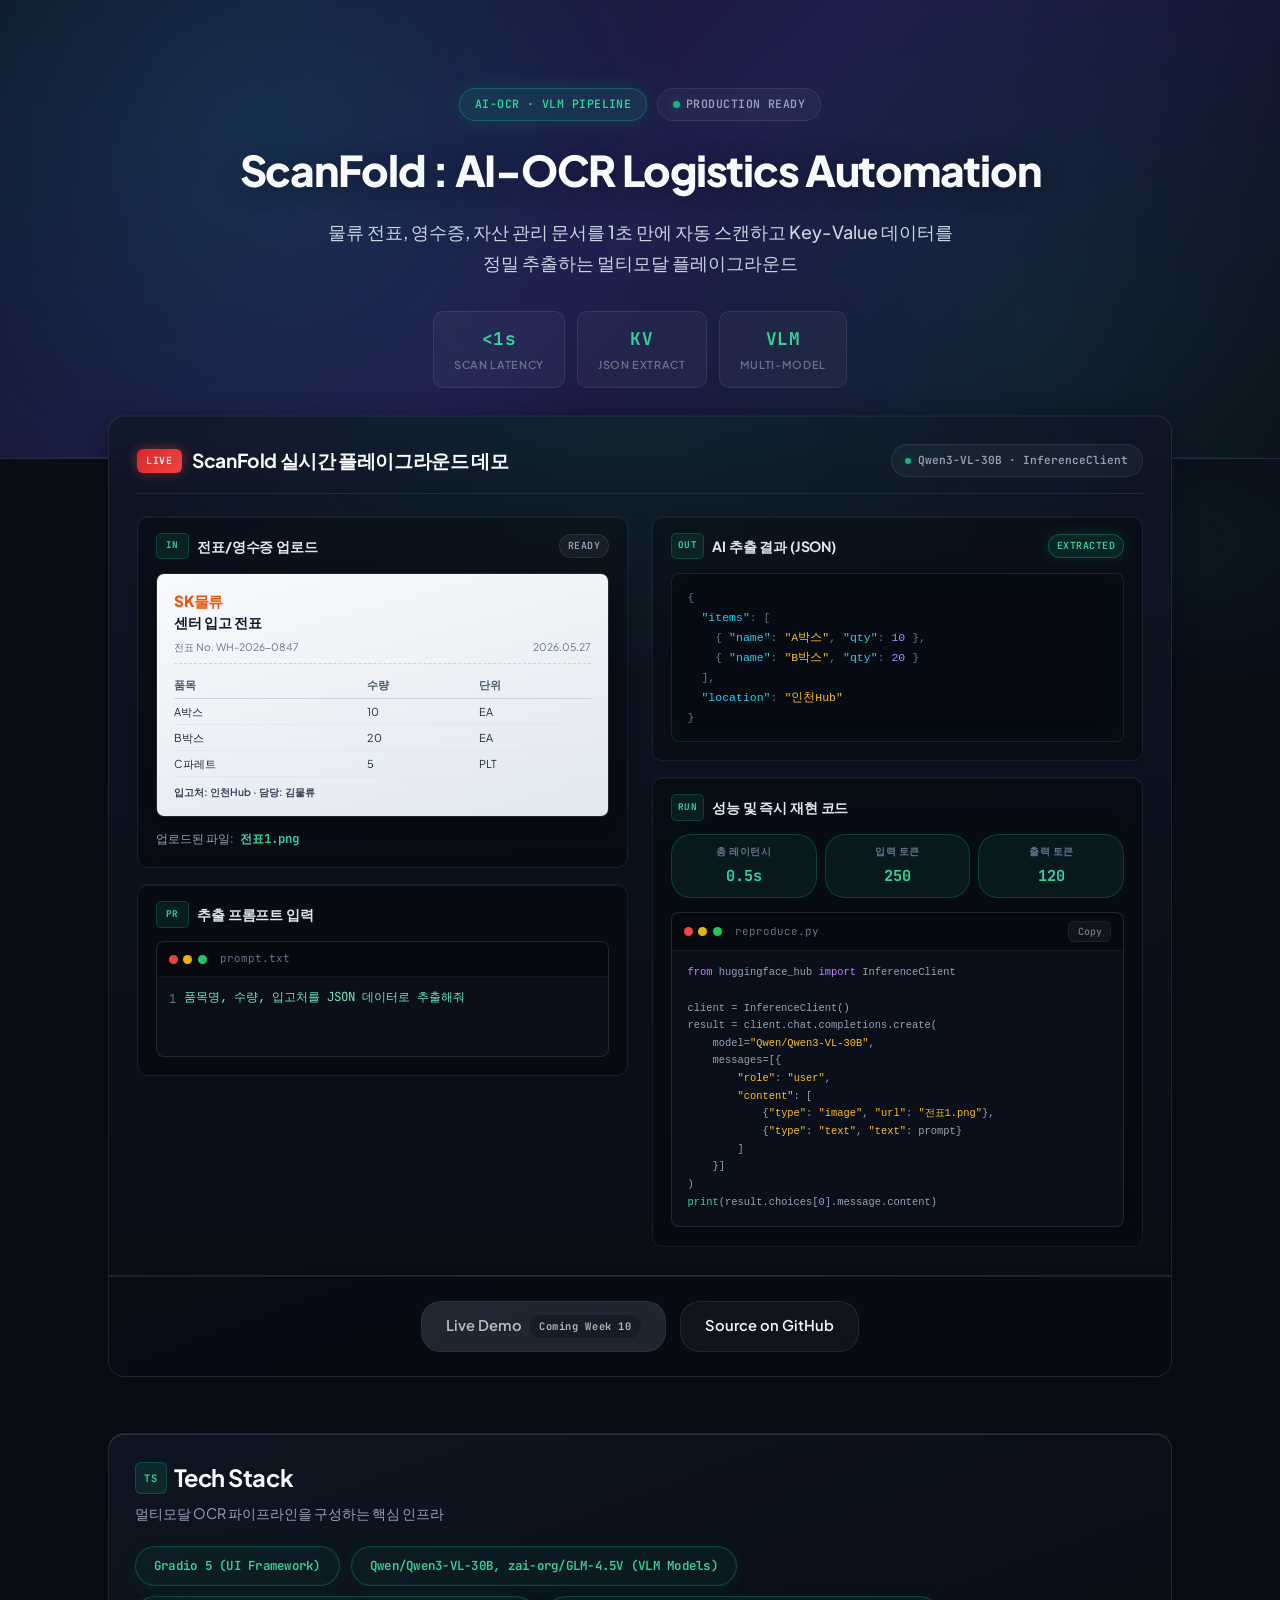
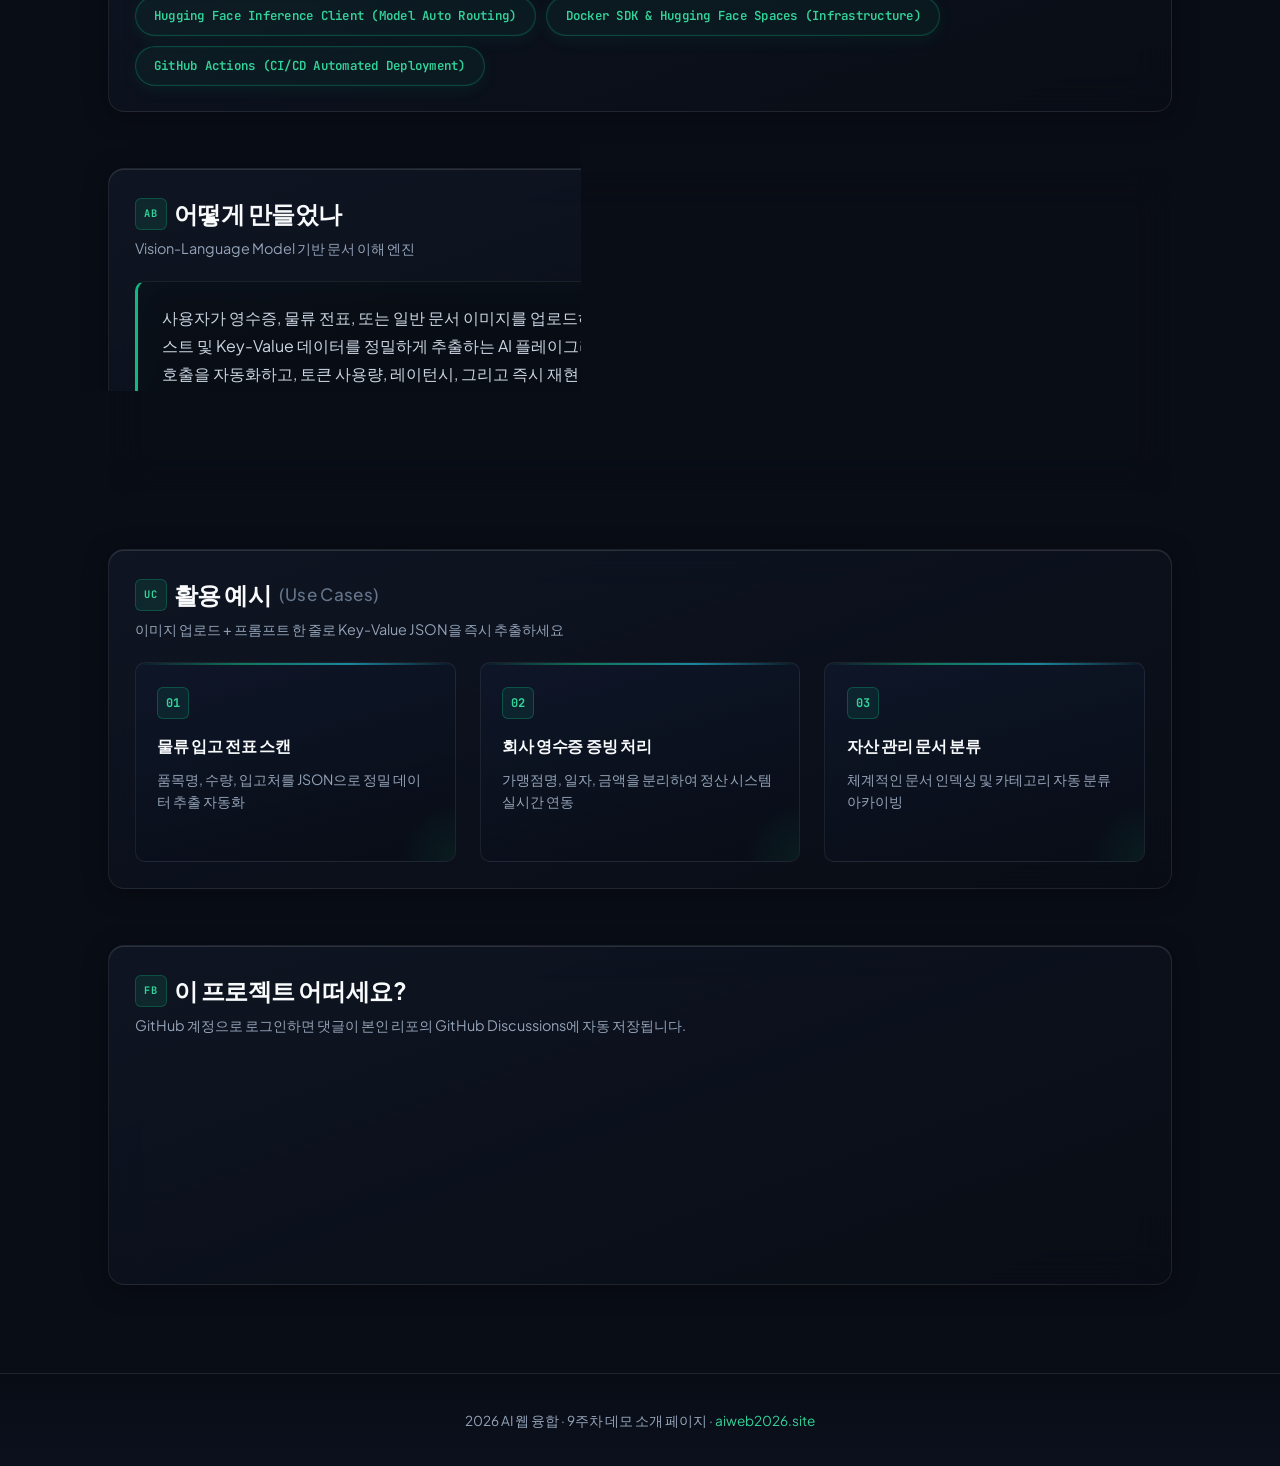
==== commit c6e0999c: "design: 이모지 제거 및 monospace 라벨 배지로 전문 UI 톤 정리 Co-authored-by: Cursor <cursoragent@cursor.com>" ====
--- a/index.html
+++ b/index.html
@@ -3,7 +3,7 @@
 <head>
   <meta charset="UTF-8" />
   <meta name="viewport" content="width=device-width, initial-scale=1.0" />
-  <title>🚀 ScanFold : AI-OCR Logistics Automation</title>
+  <title>ScanFold : AI-OCR Logistics Automation</title>
   <meta name="description" content="물류 전표, 영수증, 자산 관리 문서를 1초 만에 자동 스캔하고 Key-Value 데이터를 정밀 추출하는 멀티모달 플레이그라운드" />
   <link rel="preconnect" href="https://fonts.googleapis.com" />
   <link rel="preconnect" href="https://fonts.gstatic.com" crossorigin />
@@ -20,7 +20,7 @@
         <span class="hero-pill">AI-OCR · VLM Pipeline</span>
         <span class="hero-status"><span class="status-dot"></span>Production Ready</span>
       </div>
-      <h1>🚀 ScanFold : AI-OCR Logistics Automation</h1>
+      <h1>ScanFold : AI-OCR Logistics Automation</h1>
       <p class="tagline">물류 전표, 영수증, 자산 관리 문서를 1초 만에 자동 스캔하고 Key-Value 데이터를 정밀 추출하는 멀티모달 플레이그라운드</p>
       <div class="hero-stats">
         <div class="stat-chip"><strong>&lt;1s</strong><span>Scan Latency</span></div>
@@ -51,7 +51,7 @@
           <div class="playground-col input-col">
             <div class="demo-widget upload-widget">
               <div class="widget-head">
-                <span class="widget-icon">📄</span>
+                <span class="widget-icon" aria-hidden="true">IN</span>
                 <h3>전표/영수증 업로드</h3>
                 <span class="widget-status">Ready</span>
               </div>
@@ -77,14 +77,13 @@
                 </div>
               </div>
               <p class="upload-filename">
-                <span class="file-icon" aria-hidden="true">📎</span>
                 업로드된 파일: <strong>전표1.png</strong>
               </p>
             </div>
 
             <div class="demo-widget prompt-widget">
               <div class="widget-head">
-                <span class="widget-icon">💡</span>
+                <span class="widget-icon" aria-hidden="true">PR</span>
                 <h3>추출 프롬프트 입력</h3>
               </div>
               <div class="code-editor" aria-label="프롬프트 입력 코드 에디터">
@@ -106,7 +105,7 @@
           <div class="playground-col output-col">
             <div class="demo-widget json-widget">
               <div class="widget-head">
-                <span class="widget-icon">📊</span>
+                <span class="widget-icon" aria-hidden="true">OUT</span>
                 <h3>AI 추출 결과 (JSON)</h3>
                 <span class="widget-status success">Extracted</span>
               </div>
@@ -121,7 +120,7 @@
 
             <div class="demo-widget perf-widget">
               <div class="widget-head">
-                <span class="widget-icon">⏱️</span>
+                <span class="widget-icon" aria-hidden="true">RUN</span>
                 <h3>성능 및 즉시 재현 코드</h3>
               </div>
               <div class="perf-chips">
@@ -160,13 +159,13 @@
       <div class="cta">
         <!-- ⬇⬇⬇ 다음 주(10주차) 데모 띄운 후 href="#" 를 진짜 도메인으로 ⬇⬇⬇ -->
         <a class="btn btn-primary" href="#" aria-disabled="true" title="다음 주에 살아납니다">
-          ▶ Live Demo <span class="badge">Coming Week 10</span>
+          Live Demo <span class="badge">Coming Week 10</span>
         </a>
         <!-- ⬆⬆⬆ 다음 주에 href="https://&lt;본인 ID&gt;-demo.aiweb2026.site" 로 변경 ⬆⬆⬆ -->
 
         <!-- ⬇⬇⬇ 본인 GitHub 리포 URL 로 교체 ⬇⬇⬇ -->
         <a class="btn btn-secondary" href="https://github.com/&lt;본인 GitHub username&gt;/&lt;본인 프로젝트 리포&gt;" target="_blank" rel="noopener">
-          ⌨ Source on GitHub
+          Source on GitHub
         </a>
         <!-- ⬆⬆⬆ 본인 GitHub 리포 URL 로 교체 ⬆⬆⬆ -->
       </div>
@@ -175,7 +174,7 @@
     <!-- ============ Tech Stack ============ -->
     <section class="panel stack-section">
       <div class="section-head">
-        <h2><span class="section-icon">🛠</span> Tech Stack</h2>
+        <h2><span class="section-icon" aria-hidden="true">TS</span> Tech Stack</h2>
         <p class="section-sub">멀티모달 OCR 파이프라인을 구성하는 핵심 인프라</p>
       </div>
       <!-- ⬇⬇⬇ 본인 프로젝트가 실제로 쓴 기술로 교체 ⬇⬇⬇ -->
@@ -192,7 +191,7 @@
     <!-- ============ 어떻게 만들었나 ============ -->
     <section class="panel howto">
       <div class="section-head">
-        <h2><span class="section-icon">🧠</span> 어떻게 만들었나</h2>
+        <h2><span class="section-icon" aria-hidden="true">AB</span> 어떻게 만들었나</h2>
         <p class="section-sub">Vision-Language Model 기반 문서 이해 엔진</p>
       </div>
       <!-- ⬇⬇⬇ 본인 프로젝트 설명 3줄로 교체 ⬇⬇⬇ -->
@@ -205,24 +204,24 @@
     <!-- ============ 활용 예시 ============ -->
     <section class="panel use-cases">
       <div class="section-head">
-        <h2><span class="section-icon">💡</span> 활용 예시 <span class="use-cases-en">(Use Cases)</span></h2>
+        <h2><span class="section-icon" aria-hidden="true">UC</span> 활용 예시 <span class="use-cases-en">(Use Cases)</span></h2>
         <p class="section-sub">이미지 업로드 + 프롬프트 한 줄로 Key-Value JSON을 즉시 추출하세요</p>
       </div>
       <div class="use-cases-grid">
         <article class="use-case-card">
-          <div class="use-case-icon" aria-hidden="true">📦</div>
+          <span class="use-case-index" aria-hidden="true">01</span>
           <h3>물류 입고 전표 스캔</h3>
           <p class="use-case-desc">품목명, 수량, 입고처를 JSON으로 정밀 데이터 추출 자동화</p>
           <span class="use-case-accent" aria-hidden="true"></span>
         </article>
         <article class="use-case-card">
-          <div class="use-case-icon" aria-hidden="true">🧾</div>
+          <span class="use-case-index" aria-hidden="true">02</span>
           <h3>회사 영수증 증빙 처리</h3>
           <p class="use-case-desc">가맹점명, 일자, 금액을 분리하여 정산 시스템 실시간 연동</p>
           <span class="use-case-accent" aria-hidden="true"></span>
         </article>
         <article class="use-case-card">
-          <div class="use-case-icon" aria-hidden="true">📂</div>
+          <span class="use-case-index" aria-hidden="true">03</span>
           <h3>자산 관리 문서 분류</h3>
           <p class="use-case-desc">체계적인 문서 인덱싱 및 카테고리 자동 분류 아카이빙</p>
           <span class="use-case-accent" aria-hidden="true"></span>
@@ -233,7 +232,7 @@
     <!-- ============ Giscus 댓글 (8장에서 추가) ============ -->
     <section id="comments" class="panel comments">
       <div class="section-head">
-        <h2><span class="section-icon">💬</span> 이 프로젝트 어떠세요?</h2>
+        <h2><span class="section-icon" aria-hidden="true">FB</span> 이 프로젝트 어떠세요?</h2>
         <p class="section-sub comments-note">GitHub 계정으로 로그인하면 댓글이 본인 리포의 GitHub Discussions에 자동 저장됩니다.</p>
       </div>
 
--- a/style.css
+++ b/style.css
@@ -249,12 +249,17 @@
   display: inline-flex;
   align-items: center;
   justify-content: center;
-  width: 2rem;
+  min-width: 2rem;
   height: 2rem;
-  border-radius: 8px;
-  background: rgba(16, 185, 129, 0.15);
-  border: 1px solid rgba(16, 185, 129, 0.25);
-  font-size: 1rem;
+  padding: 0 0.4rem;
+  border-radius: 6px;
+  background: rgba(16, 185, 129, 0.12);
+  border: 1px solid rgba(16, 185, 129, 0.28);
+  font-family: var(--font-mono);
+  font-size: 0.65rem;
+  font-weight: 700;
+  letter-spacing: 0.06em;
+  color: var(--accent-bright);
 }
 
 .section-sub {
@@ -391,7 +396,20 @@
 }
 
 .widget-icon {
-  font-size: 1rem;
+  display: inline-flex;
+  align-items: center;
+  justify-content: center;
+  min-width: 2.1rem;
+  height: 1.65rem;
+  padding: 0 0.35rem;
+  border-radius: 5px;
+  font-family: var(--font-mono);
+  font-size: 0.58rem;
+  font-weight: 700;
+  letter-spacing: 0.05em;
+  color: var(--accent-bright);
+  background: rgba(16, 185, 129, 0.1);
+  border: 1px solid rgba(16, 185, 129, 0.25);
   line-height: 1;
 }
 
@@ -511,10 +529,6 @@
   font-family: var(--font-mono);
   color: var(--accent-bright);
   font-weight: 600;
-}
-
-.file-icon {
-  font-size: 0.85rem;
 }
 
 /* Code editor UI */
@@ -866,11 +880,21 @@
   opacity: 1;
 }
 
-.use-case-icon {
-  font-size: 2rem;
-  line-height: 1;
+.use-case-index {
+  display: inline-flex;
+  align-items: center;
+  justify-content: center;
+  width: 2rem;
+  height: 2rem;
   margin-bottom: 1rem;
-  filter: drop-shadow(0 4px 12px rgba(0, 0, 0, 0.4));
+  border-radius: 6px;
+  font-family: var(--font-mono);
+  font-size: 0.75rem;
+  font-weight: 700;
+  letter-spacing: 0.04em;
+  color: var(--accent-bright);
+  background: rgba(16, 185, 129, 0.1);
+  border: 1px solid rgba(16, 185, 129, 0.3);
 }
 
 .use-case-card h3 {
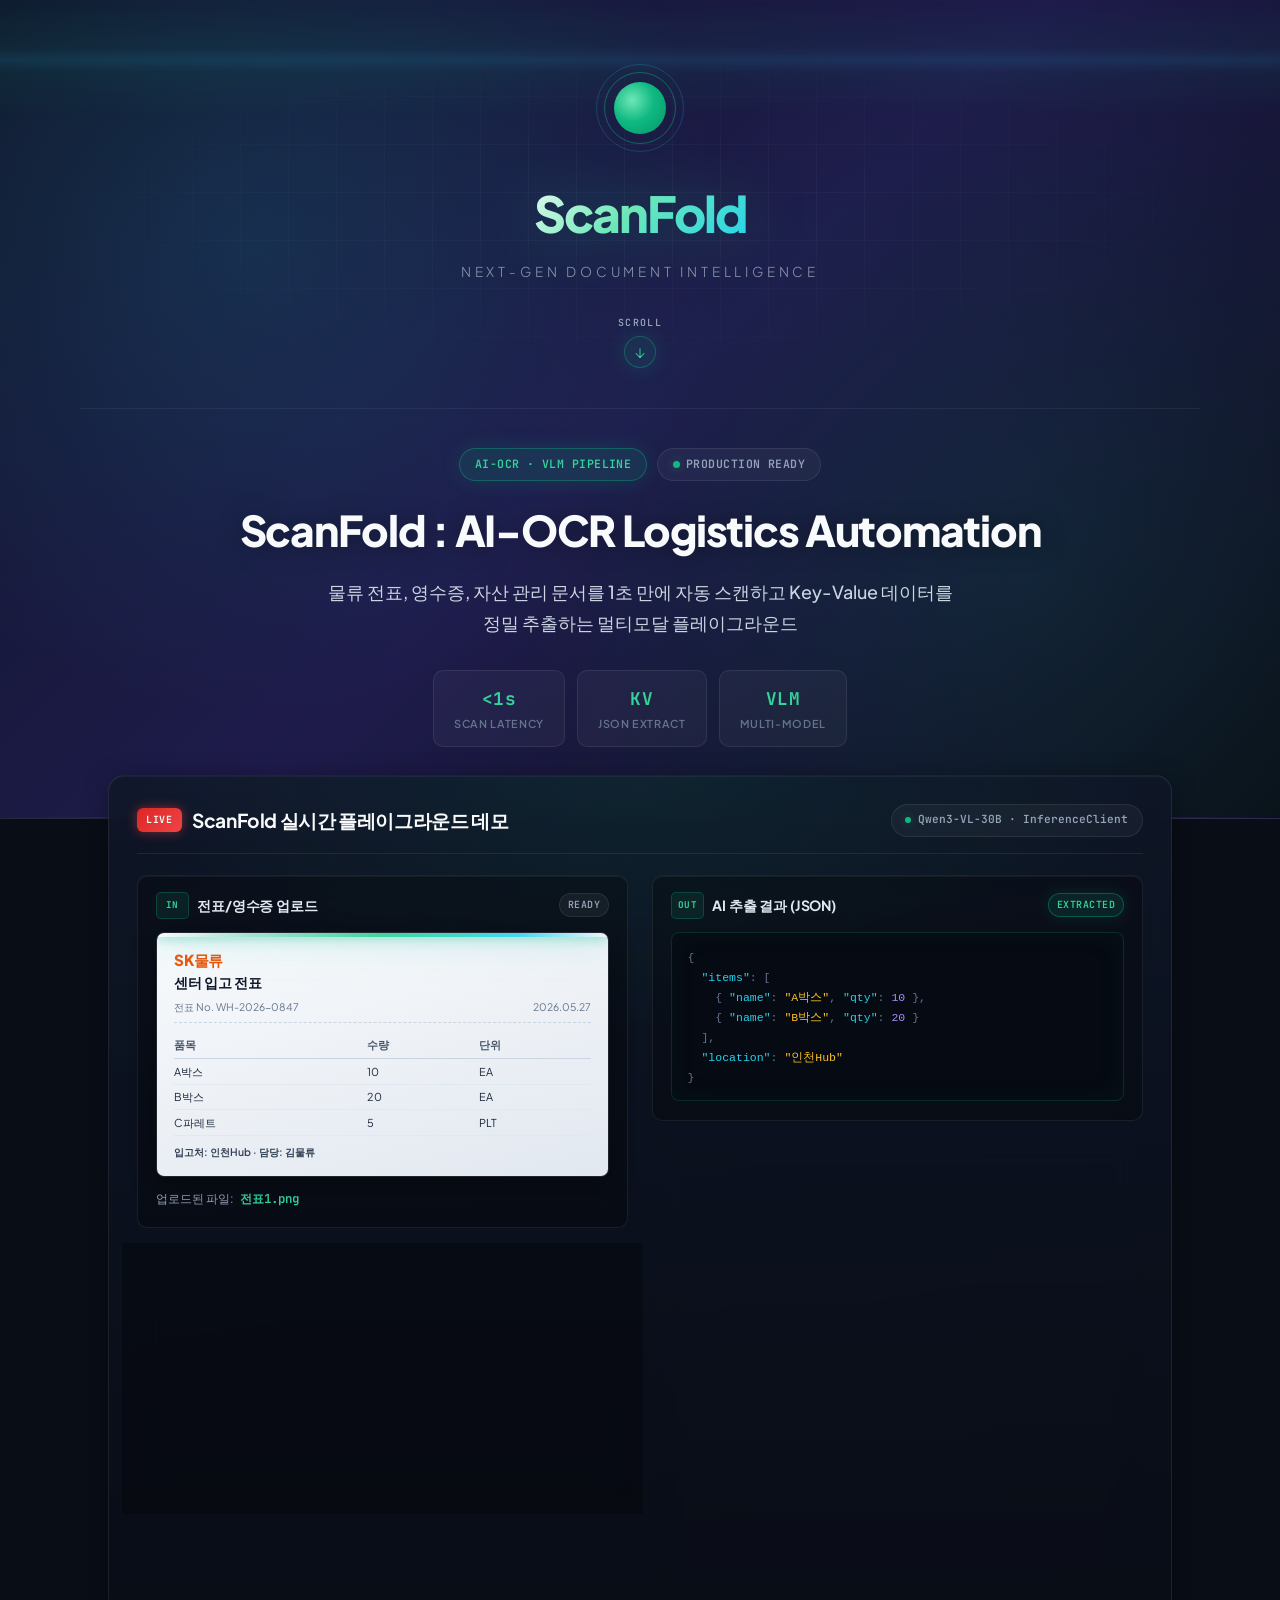
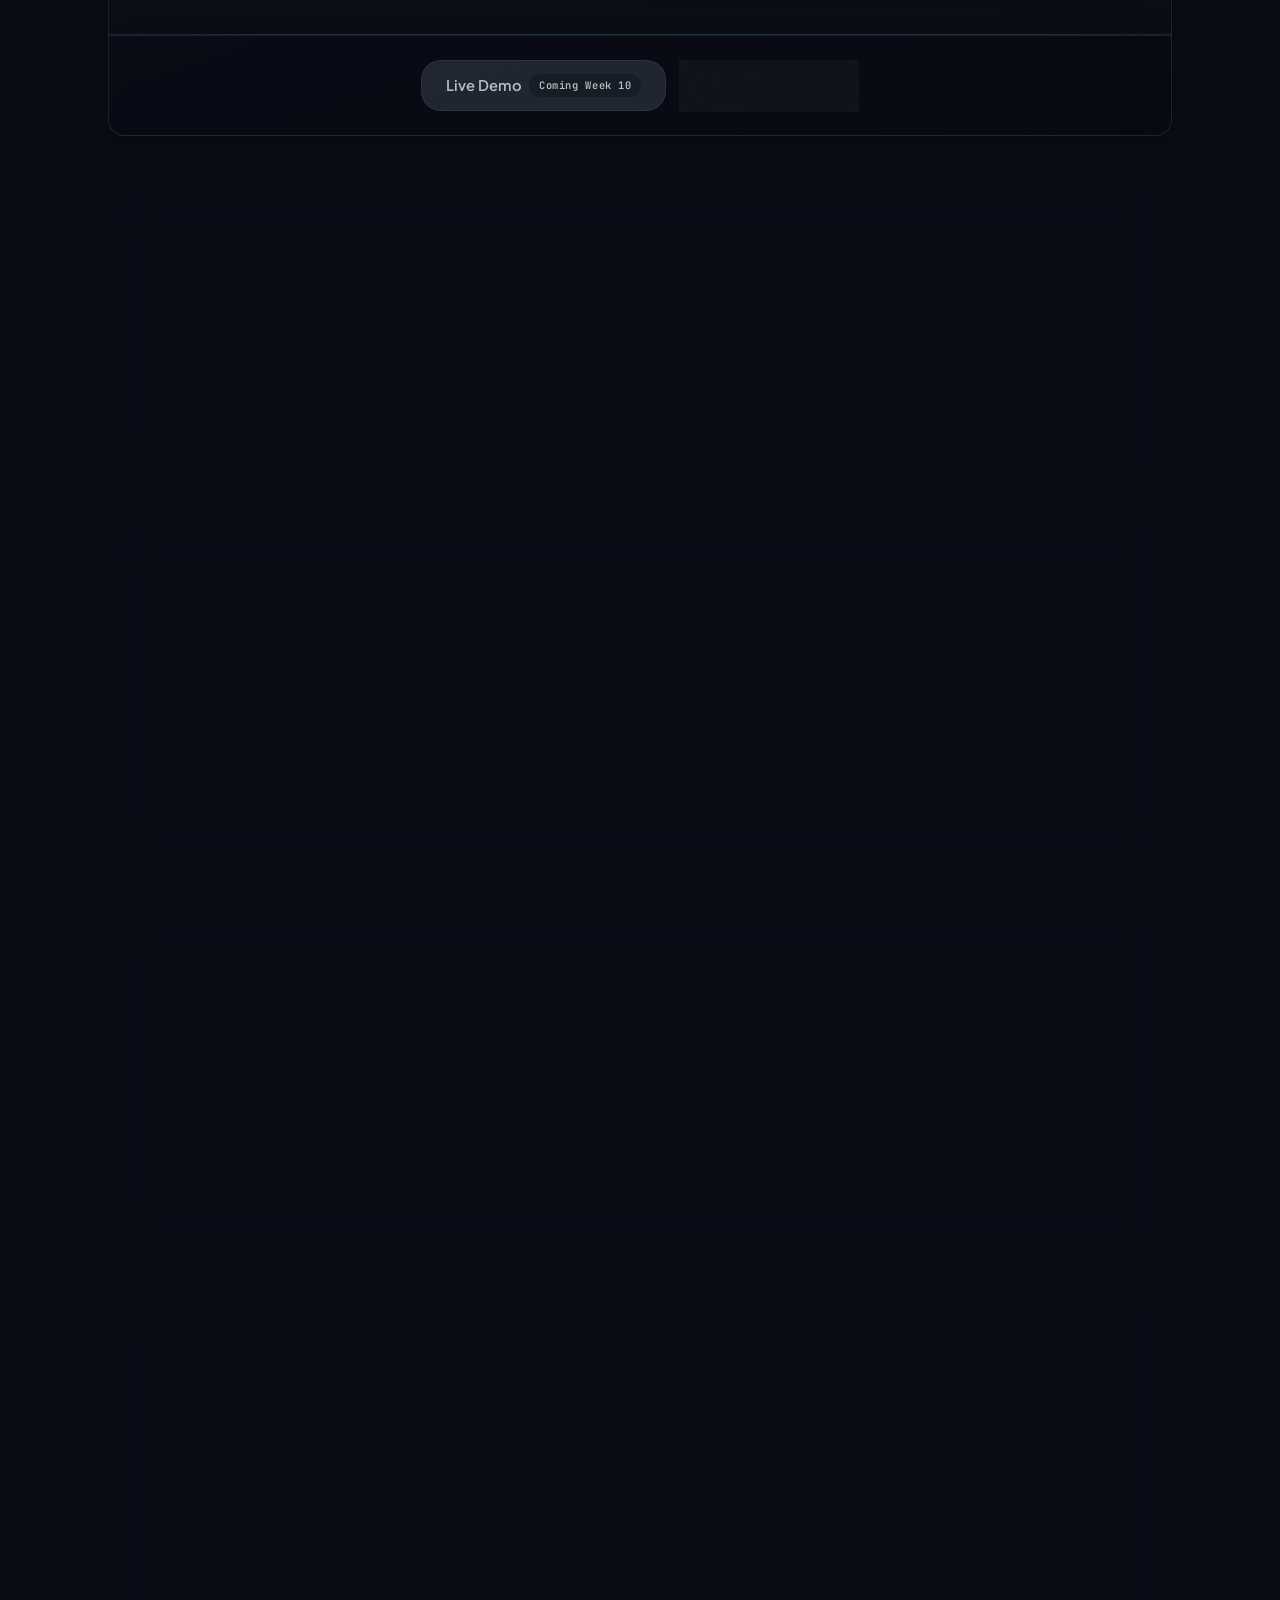
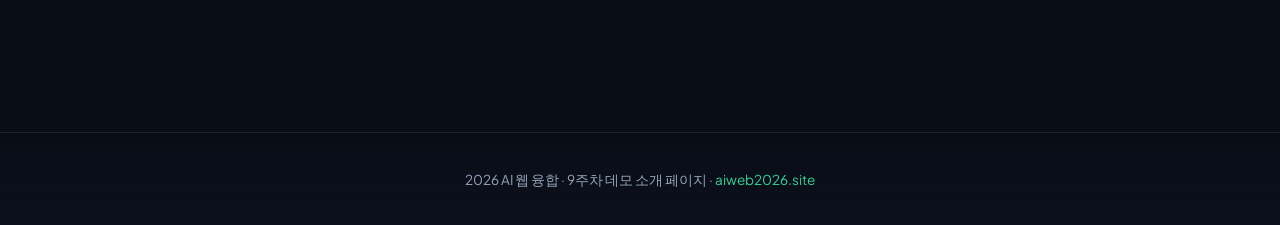
==== commit be8031bc: "feat: Run AI Scan 버튼 추가 및 실시간 모의 인식 타이핑 이펙트 구현" ====
--- a/index.html
+++ b/index.html
@@ -15,14 +15,30 @@
 
   <!-- ============ HERO ============ -->
   <header class="hero">
+    <div class="hero-intro animate-in" style="--delay: 0s">
+      <div class="intro-scan-sweep" aria-hidden="true"></div>
+      <div class="intro-grid" aria-hidden="true"></div>
+      <div class="intro-orb-wrap" aria-hidden="true">
+        <span class="intro-orb"></span>
+        <span class="intro-orb-ring"></span>
+        <span class="intro-orb-ring intro-orb-ring--outer"></span>
+      </div>
+      <span class="intro-badge">ScanFold</span>
+      <p class="intro-eyebrow">Next-Gen Document Intelligence</p>
+      <a href="#main-content" class="scroll-hint" aria-label="본문으로 스크롤">
+        <span class="scroll-hint-label">Scroll</span>
+        <span class="scroll-arrow" aria-hidden="true">↓</span>
+      </a>
+    </div>
+
     <div class="hero-inner container">
-      <div class="hero-meta">
+      <div class="hero-meta animate-in" style="--delay: 0.1s">
         <span class="hero-pill">AI-OCR · VLM Pipeline</span>
         <span class="hero-status"><span class="status-dot"></span>Production Ready</span>
       </div>
-      <h1>ScanFold : AI-OCR Logistics Automation</h1>
-      <p class="tagline">물류 전표, 영수증, 자산 관리 문서를 1초 만에 자동 스캔하고 Key-Value 데이터를 정밀 추출하는 멀티모달 플레이그라운드</p>
-      <div class="hero-stats">
+      <h1 class="animate-in" style="--delay: 0.2s">ScanFold : AI-OCR Logistics Automation</h1>
+      <p class="tagline animate-in" style="--delay: 0.4s">물류 전표, 영수증, 자산 관리 문서를 1초 만에 자동 스캔하고 Key-Value 데이터를 정밀 추출하는 멀티모달 플레이그라운드</p>
+      <div class="hero-stats animate-in" style="--delay: 0.5s">
         <div class="stat-chip"><strong>&lt;1s</strong><span>Scan Latency</span></div>
         <div class="stat-chip"><strong>KV</strong><span>JSON Extract</span></div>
         <div class="stat-chip"><strong>VLM</strong><span>Multi-Model</span></div>
@@ -30,10 +46,10 @@
     </div>
   </header>
 
-  <main class="container dashboard">
+  <main id="main-content" class="container dashboard">
 
     <!-- ============ ScanFold 실시간 플레이그라운드 데모 ============ -->
-    <section class="panel demo-card">
+    <section class="panel demo-card animate-in" style="--delay: 0.6s">
       <div class="playground">
         <div class="playground-header">
           <div class="playground-title">
@@ -49,13 +65,14 @@
         <div class="playground-columns">
           <!-- Input Side -->
           <div class="playground-col input-col">
-            <div class="demo-widget upload-widget">
+            <div class="demo-widget upload-widget" id="uploadWidget">
               <div class="widget-head">
                 <span class="widget-icon" aria-hidden="true">IN</span>
                 <h3>전표/영수증 업로드</h3>
-                <span class="widget-status">Ready</span>
+                <span class="widget-status" id="uploadStatus">Ready</span>
               </div>
               <div class="receipt-preview" role="img" aria-label="SK물류 센터 입고 전표 미리보기">
+                <span class="laser-scan" aria-hidden="true"></span>
                 <div class="receipt-paper">
                   <div class="receipt-logo">SK물류</div>
                   <div class="receipt-title">센터 입고 전표</div>
@@ -95,9 +112,10 @@
                 </div>
                 <div class="code-editor-body">
                   <span class="line-num">1</span>
-                  <textarea class="prompt-textarea" readonly rows="3">품목명, 수량, 입고처를 JSON 데이터로 추출해줘</textarea>
+                  <textarea class="prompt-textarea" id="promptInput" rows="3">품목명, 수량, 입고처를 JSON 데이터로 추출해줘</textarea>
                 </div>
               </div>
+              <button type="button" class="btn-scan" id="runScanBtn"><span class="btn-scan-bolt" aria-hidden="true">⚡</span> Run AI Scan</button>
             </div>
           </div>
 
@@ -107,9 +125,9 @@
               <div class="widget-head">
                 <span class="widget-icon" aria-hidden="true">OUT</span>
                 <h3>AI 추출 결과 (JSON)</h3>
-                <span class="widget-status success">Extracted</span>
-              </div>
-              <pre class="json-output" aria-label="VLM 추출 JSON 결과"><code><span class="json-punct">{</span>
+                <span class="widget-status success" id="jsonStatus">Extracted</span>
+              </div>
+              <pre class="json-output" id="jsonOutput" aria-label="VLM 추출 JSON 결과"><code id="jsonCode"><span class="json-punct">{</span>
   <span class="json-key">"items"</span><span class="json-punct">: [</span>
     <span class="json-punct">{</span> <span class="json-key">"name"</span><span class="json-punct">:</span> <span class="json-str">"A박스"</span><span class="json-punct">,</span> <span class="json-key">"qty"</span><span class="json-punct">:</span> <span class="json-num">10</span> <span class="json-punct">},</span>
     <span class="json-punct">{</span> <span class="json-key">"name"</span><span class="json-punct">:</span> <span class="json-str">"B박스"</span><span class="json-punct">,</span> <span class="json-key">"qty"</span><span class="json-punct">:</span> <span class="json-num">20</span> <span class="json-punct">}</span>
@@ -124,9 +142,9 @@
                 <h3>성능 및 즉시 재현 코드</h3>
               </div>
               <div class="perf-chips">
-                <div class="perf-chip"><span class="perf-label">총 레이턴시</span><strong>0.5s</strong></div>
-                <div class="perf-chip"><span class="perf-label">입력 토큰</span><strong>250</strong></div>
-                <div class="perf-chip"><span class="perf-label">출력 토큰</span><strong>120</strong></div>
+                <div class="perf-chip"><span class="perf-label">총 레이턴시</span><strong id="perfLatency">0.5s</strong></div>
+                <div class="perf-chip"><span class="perf-label">입력 토큰</span><strong id="perfInputTokens">250</strong></div>
+                <div class="perf-chip"><span class="perf-label">출력 토큰</span><strong id="perfOutputTokens">120</strong></div>
               </div>
               <div class="code-editor python-editor">
                 <div class="code-editor-bar">
@@ -272,5 +290,124 @@
       </p>
     </div>
   </footer>
+
+  <template id="jsonResultTemplate"><span class="json-punct">{</span>
+  <span class="json-key">"items"</span><span class="json-punct">: [</span>
+    <span class="json-punct">{</span> <span class="json-key">"name"</span><span class="json-punct">:</span> <span class="json-str">"A박스"</span><span class="json-punct">,</span> <span class="json-key">"qty"</span><span class="json-punct">:</span> <span class="json-num">10</span> <span class="json-punct">},</span>
+    <span class="json-punct">{</span> <span class="json-key">"name"</span><span class="json-punct">:</span> <span class="json-str">"B박스"</span><span class="json-punct">,</span> <span class="json-key">"qty"</span><span class="json-punct">:</span> <span class="json-num">20</span> <span class="json-punct">}</span>
+  <span class="json-punct">],</span>
+  <span class="json-key">"location"</span><span class="json-punct">:</span> <span class="json-str">"인천Hub"</span>
+<span class="json-punct">}</span></template>
+
+  <script>
+  (function () {
+    var runBtn = document.getElementById('runScanBtn');
+    var jsonCode = document.getElementById('jsonCode');
+    var jsonOutput = document.getElementById('jsonOutput');
+    var jsonStatus = document.getElementById('jsonStatus');
+    var uploadWidget = document.getElementById('uploadWidget');
+    var uploadStatus = document.getElementById('uploadStatus');
+    var perfLatency = document.getElementById('perfLatency');
+    var perfInputTokens = document.getElementById('perfInputTokens');
+    var perfOutputTokens = document.getElementById('perfOutputTokens');
+    var jsonTemplate = document.getElementById('jsonResultTemplate');
+
+    if (!runBtn || !jsonCode) return;
+
+    var JSON_PLAIN = [
+      '{',
+      '  "items": [',
+      '    { "name": "A박스", "qty": 10 },',
+      '    { "name": "B박스", "qty": 20 }',
+      '  ],',
+      '  "location": "인천Hub"',
+      '}'
+    ].join('\n');
+
+    var LOADING_MSG = '⏳ Scanning document and executing VLM Pipeline...';
+    var scanning = false;
+
+    runBtn.addEventListener('click', startScan);
+
+    function startScan() {
+      if (scanning) return;
+      scanning = true;
+      runBtn.disabled = true;
+      runBtn.classList.add('is-running');
+
+      uploadWidget.classList.add('is-scanning');
+      uploadStatus.textContent = 'Processing';
+      uploadStatus.classList.remove('success');
+
+      jsonStatus.textContent = 'Scanning';
+      jsonStatus.classList.remove('success');
+
+      jsonOutput.classList.add('is-loading');
+      jsonCode.textContent = LOADING_MSG;
+
+      resetCounters();
+      animateCounters();
+
+      window.setTimeout(function () {
+        typeJson(0);
+      }, 1000);
+    }
+
+    function resetCounters() {
+      perfLatency.textContent = '0.0s';
+      perfInputTokens.textContent = '0';
+      perfOutputTokens.textContent = '0';
+    }
+
+    function animateCounters() {
+      var duration = 900;
+      var start = performance.now();
+      var targets = { latency: 0.5, input: 250, output: 120 };
+
+      function tick(now) {
+        var t = Math.min((now - start) / duration, 1);
+        var ease = 1 - Math.pow(1 - t, 3);
+
+        perfLatency.textContent = (targets.latency * ease).toFixed(1) + 's';
+        perfInputTokens.textContent = String(Math.round(targets.input * ease));
+        perfOutputTokens.textContent = String(Math.round(targets.output * ease));
+
+        if (t < 1) {
+          requestAnimationFrame(tick);
+        } else {
+          perfLatency.textContent = '0.5s';
+          perfInputTokens.textContent = '250';
+          perfOutputTokens.textContent = '120';
+        }
+      }
+
+      requestAnimationFrame(tick);
+    }
+
+    function typeJson(index) {
+      if (index < JSON_PLAIN.length) {
+        jsonCode.textContent = JSON_PLAIN.slice(0, index + 1);
+        window.setTimeout(function () {
+          typeJson(index + 1);
+        }, 12);
+        return;
+      }
+
+      jsonOutput.classList.remove('is-loading');
+      jsonCode.innerHTML = jsonTemplate.innerHTML;
+
+      jsonStatus.textContent = 'Extracted';
+      jsonStatus.classList.add('success');
+
+      uploadWidget.classList.remove('is-scanning');
+      uploadStatus.textContent = 'Ready';
+      uploadStatus.classList.add('success');
+
+      scanning = false;
+      runBtn.disabled = false;
+      runBtn.classList.remove('is-running');
+    }
+  })();
+  </script>
 </body>
 </html>
--- a/style.css
+++ b/style.css
@@ -64,13 +64,96 @@
   padding-bottom: 2rem;
 }
 
+/* ============ Keyframe Animations ============ */
+@keyframes fadeInUp {
+  from {
+    opacity: 0;
+    transform: translateY(20px);
+  }
+  to {
+    opacity: 1;
+    transform: translateY(0);
+  }
+}
+
+@keyframes scrollBounce {
+  0%, 100% {
+    transform: translateY(0);
+    opacity: 0.55;
+  }
+  50% {
+    transform: translateY(10px);
+    opacity: 1;
+  }
+}
+
+@keyframes introSweep {
+  0% {
+    transform: translateY(-100%);
+    opacity: 0;
+  }
+  15% {
+    opacity: 0.7;
+  }
+  85% {
+    opacity: 0.7;
+  }
+  100% {
+    transform: translateY(100vh);
+    opacity: 0;
+  }
+}
+
+@keyframes orbPulse {
+  0%, 100% {
+    transform: scale(1);
+    box-shadow: 0 0 40px rgba(16, 185, 129, 0.4), 0 0 80px rgba(34, 211, 238, 0.15);
+  }
+  50% {
+    transform: scale(1.06);
+    box-shadow: 0 0 60px rgba(16, 185, 129, 0.55), 0 0 100px rgba(34, 211, 238, 0.25);
+  }
+}
+
+@keyframes orbRingSpin {
+  from { transform: translate(-50%, -50%) rotate(0deg); }
+  to { transform: translate(-50%, -50%) rotate(360deg); }
+}
+
+@keyframes laserScan {
+  0% {
+    top: 0;
+    opacity: 0.25;
+  }
+  8% {
+    opacity: 1;
+  }
+  50% {
+    top: calc(100% - 4px);
+    opacity: 1;
+  }
+  92% {
+    opacity: 1;
+  }
+  100% {
+    top: 0;
+    opacity: 0.25;
+  }
+}
+
+.animate-in {
+  opacity: 0;
+  animation: fadeInUp 0.85s cubic-bezier(0.22, 1, 0.36, 1) forwards;
+  animation-delay: var(--delay, 0s);
+}
+
 /* ============ HERO — Premium Dashboard Header ============ */
 .hero {
   position: relative;
   z-index: 1;
   background: linear-gradient(135deg, #0f172a, #1e1b4b, #090d16);
   border-bottom: 1px solid var(--glass-border);
-  padding: clamp(3.25rem, 2.5rem + 4vw, 5.5rem) 0 clamp(3rem, 2rem + 3vw, 4.5rem);
+  padding: 0 0 clamp(3rem, 2rem + 3vw, 4.5rem);
   overflow: hidden;
 }
 
@@ -94,9 +177,163 @@
   background: linear-gradient(90deg, transparent, rgba(16, 185, 129, 0.5), rgba(34, 211, 238, 0.4), transparent);
 }
 
+/* ============ Hero Intro Splash ============ */
+.hero-intro {
+  position: relative;
+  display: flex;
+  flex-direction: column;
+  align-items: center;
+  justify-content: center;
+  min-height: clamp(18rem, 42vh, 28rem);
+  padding: clamp(2.5rem, 5vw, 4rem) 1.5rem 2.5rem;
+  text-align: center;
+  overflow: hidden;
+}
+
+.intro-scan-sweep {
+  position: absolute;
+  left: 0;
+  right: 0;
+  top: 0;
+  height: 120px;
+  background: linear-gradient(
+    180deg,
+    transparent,
+    rgba(16, 185, 129, 0.06) 40%,
+    rgba(34, 211, 238, 0.12) 50%,
+    rgba(16, 185, 129, 0.06) 60%,
+    transparent
+  );
+  animation: introSweep 4s ease-in-out infinite;
+  pointer-events: none;
+  z-index: 0;
+}
+
+.intro-grid {
+  position: absolute;
+  inset: 0;
+  background-image:
+    linear-gradient(rgba(255, 255, 255, 0.03) 1px, transparent 1px),
+    linear-gradient(90deg, rgba(255, 255, 255, 0.03) 1px, transparent 1px);
+  background-size: 48px 48px;
+  mask-image: radial-gradient(ellipse 70% 60% at 50% 50%, black 20%, transparent 75%);
+  -webkit-mask-image: radial-gradient(ellipse 70% 60% at 50% 50%, black 20%, transparent 75%);
+  pointer-events: none;
+}
+
+.intro-orb-wrap {
+  position: relative;
+  width: 5.5rem;
+  height: 5.5rem;
+  margin-bottom: 1.35rem;
+  z-index: 1;
+}
+
+.intro-orb {
+  position: absolute;
+  top: 50%;
+  left: 50%;
+  transform: translate(-50%, -50%);
+  width: 3.25rem;
+  height: 3.25rem;
+  border-radius: 50%;
+  background: radial-gradient(circle at 35% 35%, #6ee7b7, #10b981 45%, #059669 100%);
+  animation: orbPulse 3s ease-in-out infinite;
+}
+
+.intro-orb-ring {
+  position: absolute;
+  top: 50%;
+  left: 50%;
+  width: 4.5rem;
+  height: 4.5rem;
+  border-radius: 50%;
+  border: 1px solid rgba(16, 185, 129, 0.45);
+  transform: translate(-50%, -50%);
+  animation: orbRingSpin 12s linear infinite;
+}
+
+.intro-orb-ring--outer {
+  width: 5.5rem;
+  height: 5.5rem;
+  border-color: rgba(34, 211, 238, 0.2);
+  animation-duration: 18s;
+  animation-direction: reverse;
+}
+
+.intro-badge {
+  position: relative;
+  z-index: 1;
+  display: inline-block;
+  margin-bottom: 0.5rem;
+  font-size: clamp(2rem, 1.5rem + 2vw, 3.25rem);
+  font-weight: 800;
+  letter-spacing: -0.04em;
+  color: #f8fafc;
+  background: linear-gradient(135deg, #ecfdf5 0%, #6ee7b7 45%, #22d3ee 100%);
+  -webkit-background-clip: text;
+  background-clip: text;
+  -webkit-text-fill-color: transparent;
+  text-shadow: none;
+  filter: drop-shadow(0 0 30px rgba(16, 185, 129, 0.35));
+}
+
+.intro-eyebrow {
+  position: relative;
+  z-index: 1;
+  margin: 0 0 2rem;
+  font-size: clamp(0.72rem, 0.65rem + 0.25vw, 0.85rem);
+  font-weight: 300;
+  letter-spacing: 0.28em;
+  text-transform: uppercase;
+  color: rgba(148, 163, 184, 0.9);
+}
+
+.scroll-hint {
+  position: relative;
+  z-index: 1;
+  display: flex;
+  flex-direction: column;
+  align-items: center;
+  gap: 0.35rem;
+  text-decoration: none;
+  color: var(--muted);
+  transition: color 0.25s ease;
+}
+
+.scroll-hint:hover {
+  color: var(--accent-bright);
+}
+
+.scroll-hint-label {
+  font-family: var(--font-mono);
+  font-size: 0.62rem;
+  font-weight: 600;
+  letter-spacing: 0.14em;
+  text-transform: uppercase;
+}
+
+.scroll-arrow {
+  display: flex;
+  align-items: center;
+  justify-content: center;
+  width: 2rem;
+  height: 2rem;
+  border-radius: 50%;
+  font-size: 1rem;
+  font-weight: 300;
+  color: var(--accent-bright);
+  background: rgba(16, 185, 129, 0.1);
+  border: 1px solid rgba(16, 185, 129, 0.35);
+  box-shadow: 0 0 20px rgba(16, 185, 129, 0.2);
+  animation: scrollBounce 2s ease-in-out infinite;
+}
+
 .hero-inner {
   text-align: center;
   position: relative;
+  padding-top: clamp(1.5rem, 3vw, 2.5rem);
+  border-top: 1px solid rgba(255, 255, 255, 0.06);
 }
 
 .hero-meta {
@@ -444,12 +681,35 @@
 
 /* Receipt mock thumbnail */
 .receipt-preview {
+  position: relative;
   margin-bottom: 0.75rem;
   border-radius: 8px;
   overflow: hidden;
   border: 1px solid rgba(255, 255, 255, 0.1);
   box-shadow: 0 8px 24px rgba(0, 0, 0, 0.35);
   transition: transform 0.3s ease, box-shadow 0.3s ease;
+}
+
+.laser-scan {
+  position: absolute;
+  left: 0;
+  right: 0;
+  height: 4px;
+  z-index: 3;
+  pointer-events: none;
+  background: linear-gradient(
+    90deg,
+    transparent 0%,
+    rgba(16, 185, 129, 0.35) 20%,
+    rgba(52, 211, 153, 0.95) 50%,
+    rgba(34, 211, 238, 0.85) 80%,
+    transparent 100%
+  );
+  box-shadow:
+    0 0 12px rgba(16, 185, 129, 0.8),
+    0 0 28px rgba(34, 211, 238, 0.45),
+    0 2px 40px rgba(16, 185, 129, 0.35);
+  animation: laserScan 2.8s ease-in-out infinite;
 }
 
 .upload-widget:hover .receipt-preview {
@@ -973,7 +1233,33 @@
   }
 }
 
+@media (prefers-reduced-motion: reduce) {
+  .animate-in,
+  .scroll-arrow,
+  .intro-scan-sweep,
+  .intro-orb,
+  .intro-orb-ring,
+  .laser-scan {
+    animation: none;
+  }
+
+  .animate-in {
+    opacity: 1;
+  }
+}
+
 @media (max-width: 640px) {
+  .hero-intro {
+    min-height: 16rem;
+    padding-bottom: 2rem;
+  }
+
+  .intro-orb-wrap {
+    width: 4.5rem;
+    height: 4.5rem;
+    margin-bottom: 1rem;
+  }
+
   .hero-meta {
     flex-direction: column;
   }
@@ -1011,3 +1297,84 @@
     font-size: 0.82rem;
   }
 }
+
+/* ============ Interactive Scan Demo ============ */
+.btn-scan {
+  display: flex;
+  align-items: center;
+  justify-content: center;
+  gap: 0.5rem;
+  width: 100%;
+  margin-top: 0.85rem;
+  padding: 0.75rem 1.25rem;
+  border: 1px solid rgba(52, 211, 153, 0.45);
+  border-radius: 20px;
+  font-family: var(--font-sans);
+  font-size: 0.88rem;
+  font-weight: 700;
+  letter-spacing: 0.02em;
+  color: #ecfdf5;
+  cursor: pointer;
+  background: linear-gradient(135deg, var(--accent-dim), var(--accent));
+  box-shadow: 0 4px 22px rgba(16, 185, 129, 0.3);
+  transition: all 0.3s ease;
+}
+
+.btn-scan:hover:not(:disabled) {
+  transform: translateY(-2px);
+  box-shadow: 0 8px 28px rgba(16, 185, 129, 0.45);
+  border-color: rgba(34, 211, 238, 0.55);
+}
+
+.btn-scan:active:not(:disabled) {
+  transform: translateY(0);
+}
+
+.btn-scan:disabled,
+.btn-scan.is-running {
+  opacity: 0.75;
+  cursor: wait;
+  box-shadow: 0 2px 12px rgba(16, 185, 129, 0.2);
+}
+
+.btn-scan-bolt {
+  font-size: 1rem;
+  filter: drop-shadow(0 0 6px rgba(250, 204, 21, 0.6));
+}
+
+.upload-widget.is-scanning {
+  border-color: rgba(16, 185, 129, 0.5);
+  box-shadow: 0 0 32px rgba(16, 185, 129, 0.18);
+}
+
+.upload-widget.is-scanning .receipt-preview {
+  box-shadow: 0 0 28px rgba(16, 185, 129, 0.25);
+}
+
+.upload-widget.is-scanning .laser-scan {
+  animation-duration: 1.2s;
+}
+
+.upload-widget.is-scanning .upload-filename strong {
+  color: var(--cyan);
+  transition: color 0.3s ease;
+}
+
+#uploadStatus.success {
+  color: var(--accent-bright);
+  background: rgba(16, 185, 129, 0.12);
+  border-color: rgba(16, 185, 129, 0.35);
+}
+
+.json-output.is-loading code {
+  font-family: var(--font-mono);
+  font-size: 0.72rem;
+  color: var(--accent-bright);
+  white-space: pre-wrap;
+  animation: loadingBlink 1s ease-in-out infinite;
+}
+
+@keyframes loadingBlink {
+  0%, 100% { opacity: 0.45; }
+  50% { opacity: 1; }
+}
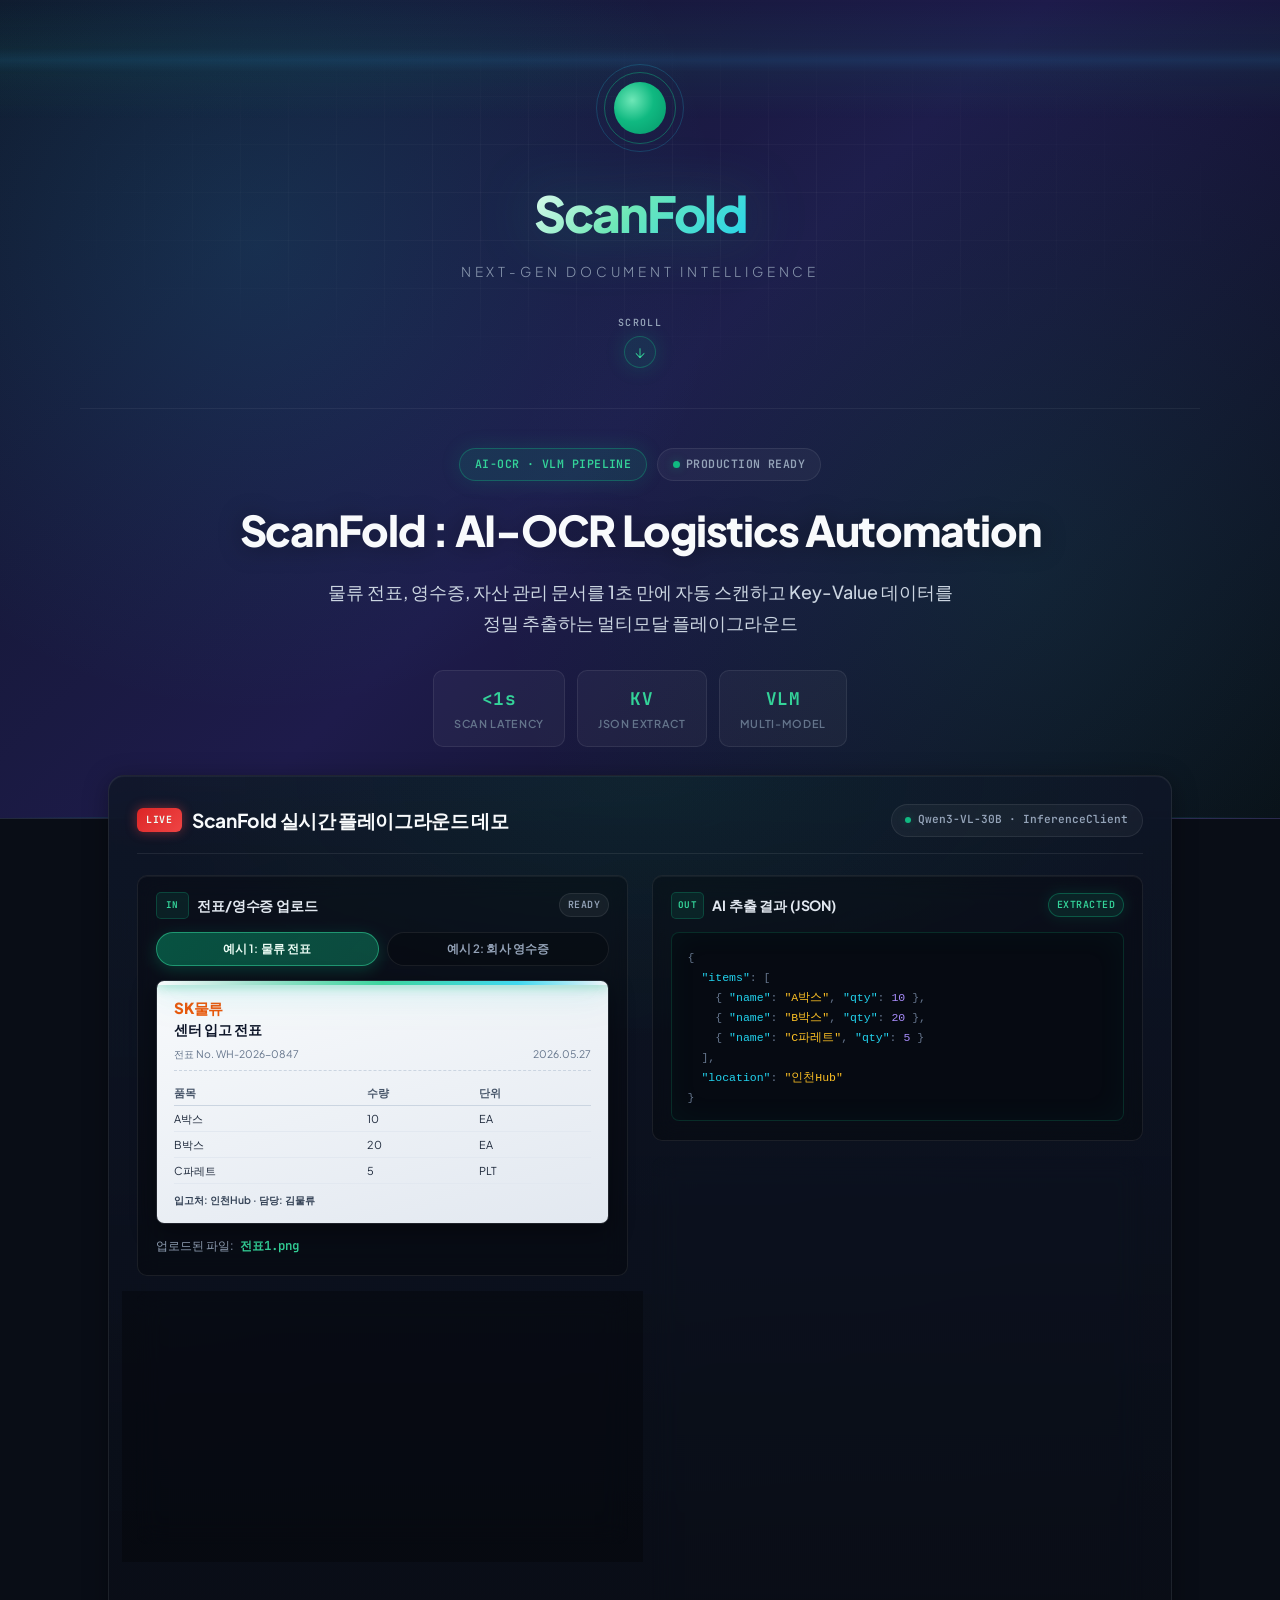
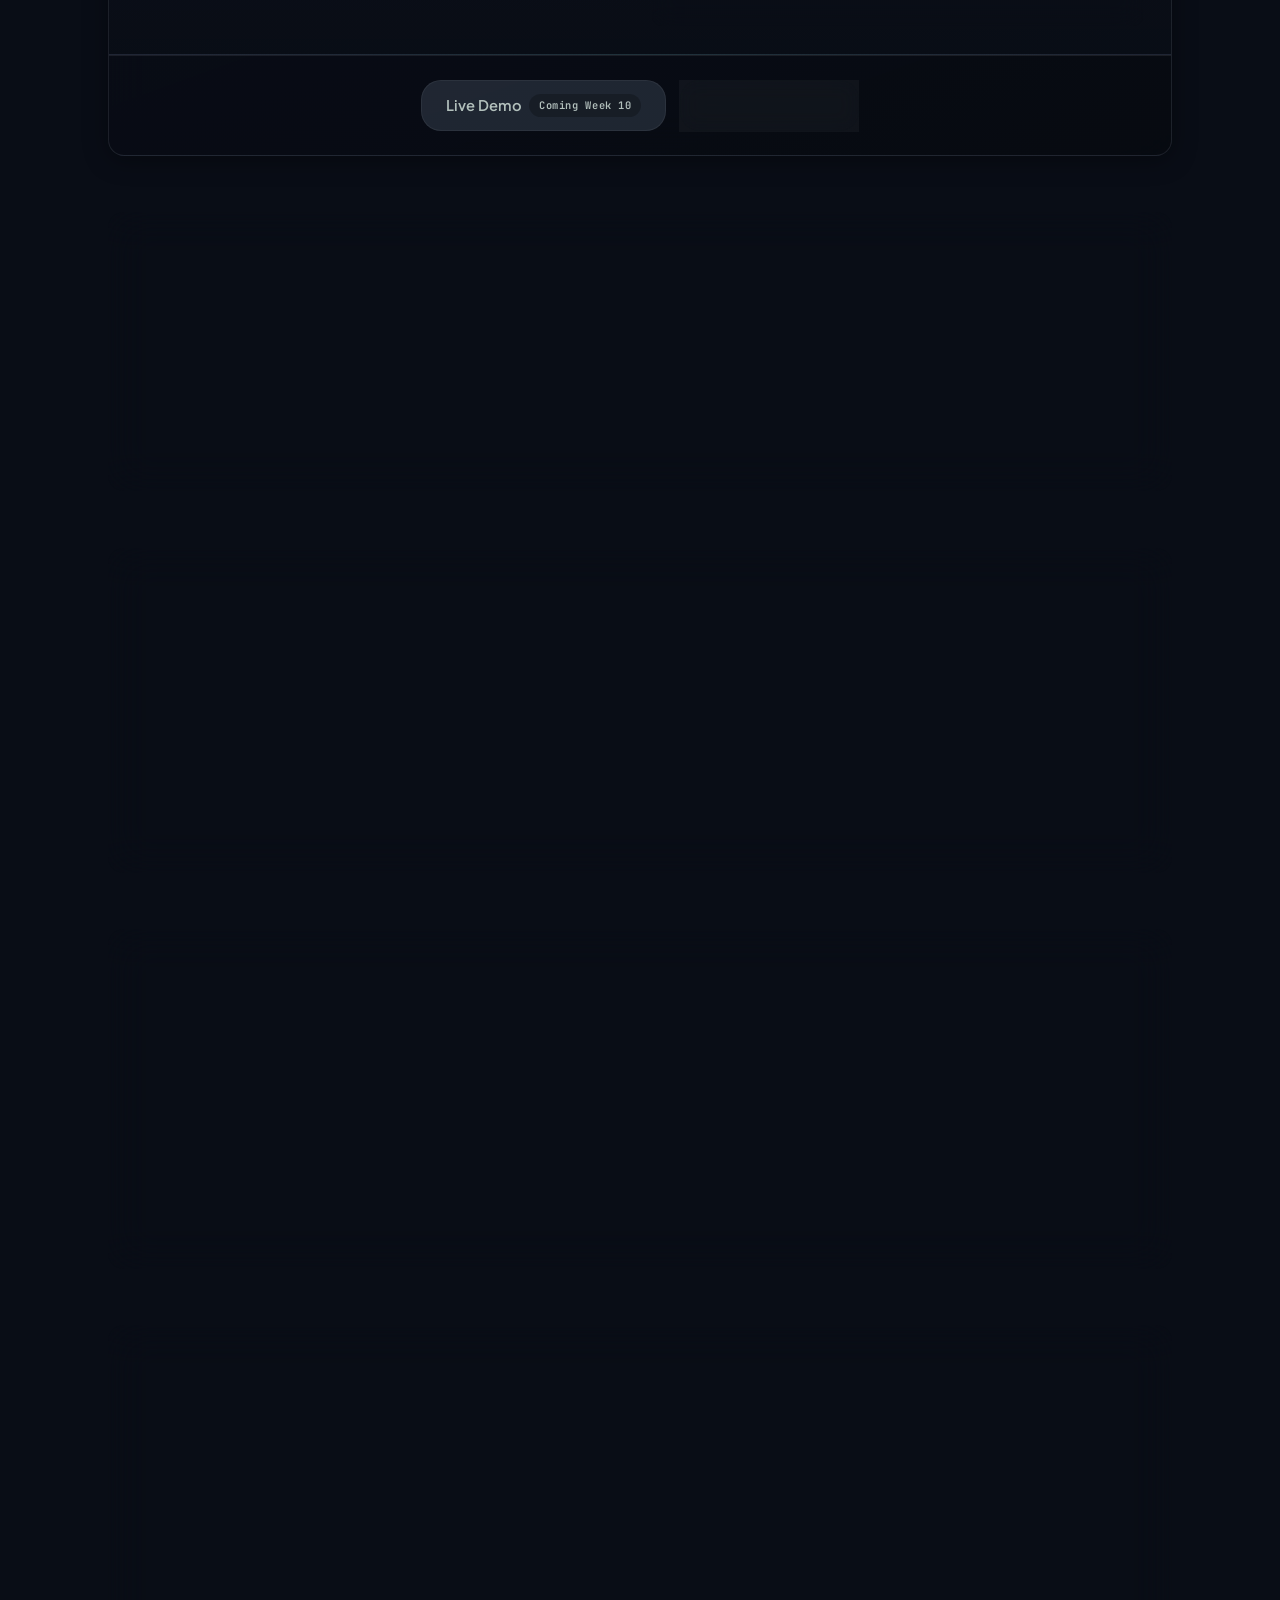
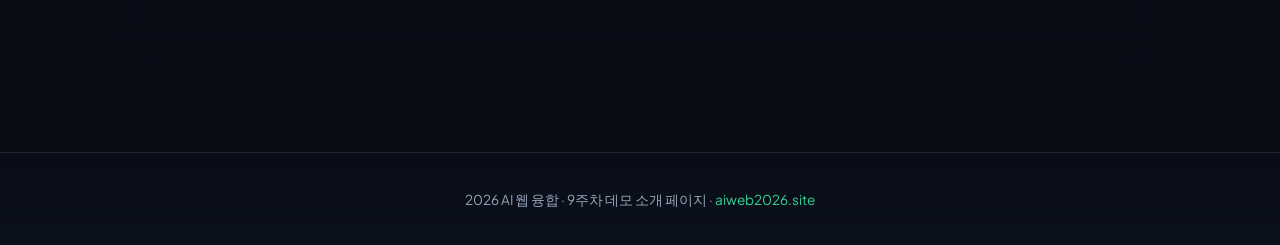
==== commit 21a547d6: "fix: C파레트 누락 데이터 수정 및 영수증 다중 탭 시뮬레이터 고도화 완료" ====
--- a/index.html
+++ b/index.html
@@ -71,30 +71,16 @@
                 <h3>전표/영수증 업로드</h3>
                 <span class="widget-status" id="uploadStatus">Ready</span>
               </div>
-              <div class="receipt-preview" role="img" aria-label="SK물류 센터 입고 전표 미리보기">
+              <div class="example-tabs" role="tablist" aria-label="데모 예시 선택">
+                <button type="button" class="example-tab is-active" role="tab" aria-selected="true" data-example="logistics" id="tabLogistics">예시 1: 물류 전표</button>
+                <button type="button" class="example-tab" role="tab" aria-selected="false" data-example="receipt" id="tabReceipt">예시 2: 회사 영수증</button>
+              </div>
+              <div class="receipt-preview" id="receiptPreview" role="img" aria-label="SK물류 센터 입고 전표 미리보기">
                 <span class="laser-scan" aria-hidden="true"></span>
-                <div class="receipt-paper">
-                  <div class="receipt-logo">SK물류</div>
-                  <div class="receipt-title">센터 입고 전표</div>
-                  <div class="receipt-meta">
-                    <span>전표 No. WH-2026-0847</span>
-                    <span>2026.05.27</span>
-                  </div>
-                  <table class="receipt-table">
-                    <thead>
-                      <tr><th>품목</th><th>수량</th><th>단위</th></tr>
-                    </thead>
-                    <tbody>
-                      <tr><td>A박스</td><td>10</td><td>EA</td></tr>
-                      <tr><td>B박스</td><td>20</td><td>EA</td></tr>
-                      <tr><td>C파레트</td><td>5</td><td>PLT</td></tr>
-                    </tbody>
-                  </table>
-                  <div class="receipt-footer">입고처: 인천Hub · 담당: 김물류</div>
-                </div>
+                <div class="receipt-paper" id="receiptPaper"></div>
               </div>
               <p class="upload-filename">
-                업로드된 파일: <strong>전표1.png</strong>
+                업로드된 파일: <strong id="uploadFilename">전표1.png</strong>
               </p>
             </div>
 
@@ -127,13 +113,7 @@
                 <h3>AI 추출 결과 (JSON)</h3>
                 <span class="widget-status success" id="jsonStatus">Extracted</span>
               </div>
-              <pre class="json-output" id="jsonOutput" aria-label="VLM 추출 JSON 결과"><code id="jsonCode"><span class="json-punct">{</span>
-  <span class="json-key">"items"</span><span class="json-punct">: [</span>
-    <span class="json-punct">{</span> <span class="json-key">"name"</span><span class="json-punct">:</span> <span class="json-str">"A박스"</span><span class="json-punct">,</span> <span class="json-key">"qty"</span><span class="json-punct">:</span> <span class="json-num">10</span> <span class="json-punct">},</span>
-    <span class="json-punct">{</span> <span class="json-key">"name"</span><span class="json-punct">:</span> <span class="json-str">"B박스"</span><span class="json-punct">,</span> <span class="json-key">"qty"</span><span class="json-punct">:</span> <span class="json-num">20</span> <span class="json-punct">}</span>
-  <span class="json-punct">],</span>
-  <span class="json-key">"location"</span><span class="json-punct">:</span> <span class="json-str">"인천Hub"</span>
-<span class="json-punct">}</span></code></pre>
+              <pre class="json-output" id="jsonOutput" aria-label="VLM 추출 JSON 결과"><code id="jsonCode"></code></pre>
             </div>
 
             <div class="demo-widget perf-widget">
@@ -154,20 +134,7 @@
                   <span class="editor-tab">reproduce.py</span>
                   <button type="button" class="copy-btn" disabled aria-label="코드 복사">Copy</button>
                 </div>
-                <pre class="python-snippet"><code><span class="py-kw">from</span> huggingface_hub <span class="py-kw">import</span> InferenceClient
-
-client = InferenceClient()
-result = client.chat.completions.create(
-    model=<span class="py-str">"Qwen/Qwen3-VL-30B"</span>,
-    messages=[{
-        <span class="py-str">"role"</span>: <span class="py-str">"user"</span>,
-        <span class="py-str">"content"</span>: [
-            {<span class="py-str">"type"</span>: <span class="py-str">"image"</span>, <span class="py-str">"url"</span>: <span class="py-str">"전표1.png"</span>},
-            {<span class="py-str">"type"</span>: <span class="py-str">"text"</span>, <span class="py-str">"text"</span>: prompt}
-        ]
-    }]
-)
-<span class="py-fn">print</span>(result.choices[<span class="py-num">0</span>].message.content)</code></pre>
+                <pre class="python-snippet"><code id="pythonCode"></code></pre>
               </div>
             </div>
           </div>
@@ -291,14 +258,6 @@
     </div>
   </footer>
 
-  <template id="jsonResultTemplate"><span class="json-punct">{</span>
-  <span class="json-key">"items"</span><span class="json-punct">: [</span>
-    <span class="json-punct">{</span> <span class="json-key">"name"</span><span class="json-punct">:</span> <span class="json-str">"A박스"</span><span class="json-punct">,</span> <span class="json-key">"qty"</span><span class="json-punct">:</span> <span class="json-num">10</span> <span class="json-punct">},</span>
-    <span class="json-punct">{</span> <span class="json-key">"name"</span><span class="json-punct">:</span> <span class="json-str">"B박스"</span><span class="json-punct">,</span> <span class="json-key">"qty"</span><span class="json-punct">:</span> <span class="json-num">20</span> <span class="json-punct">}</span>
-  <span class="json-punct">],</span>
-  <span class="json-key">"location"</span><span class="json-punct">:</span> <span class="json-str">"인천Hub"</span>
-<span class="json-punct">}</span></template>
-
   <script>
   (function () {
     var runBtn = document.getElementById('runScanBtn');
@@ -307,33 +266,177 @@
     var jsonStatus = document.getElementById('jsonStatus');
     var uploadWidget = document.getElementById('uploadWidget');
     var uploadStatus = document.getElementById('uploadStatus');
+    var receiptPreview = document.getElementById('receiptPreview');
+    var receiptPaper = document.getElementById('receiptPaper');
+    var uploadFilename = document.getElementById('uploadFilename');
+    var promptInput = document.getElementById('promptInput');
+    var pythonCode = document.getElementById('pythonCode');
     var perfLatency = document.getElementById('perfLatency');
     var perfInputTokens = document.getElementById('perfInputTokens');
     var perfOutputTokens = document.getElementById('perfOutputTokens');
-    var jsonTemplate = document.getElementById('jsonResultTemplate');
+    var exampleTabs = document.querySelectorAll('.example-tab');
 
     if (!runBtn || !jsonCode) return;
 
-    var JSON_PLAIN = [
-      '{',
-      '  "items": [',
-      '    { "name": "A박스", "qty": 10 },',
-      '    { "name": "B박스", "qty": 20 }',
-      '  ],',
-      '  "location": "인천Hub"',
-      '}'
-    ].join('\n');
+    var EXAMPLES = {
+      logistics: {
+        previewAria: 'SK물류 센터 입고 전표 미리보기',
+        receiptHtml:
+          '<div class="receipt-logo">SK물류</div>' +
+          '<div class="receipt-title">센터 입고 전표</div>' +
+          '<div class="receipt-meta"><span>전표 No. WH-2026-0847</span><span>2026.05.27</span></div>' +
+          '<table class="receipt-table"><thead><tr><th>품목</th><th>수량</th><th>단위</th></tr></thead>' +
+          '<tbody><tr><td>A박스</td><td>10</td><td>EA</td></tr>' +
+          '<tr><td>B박스</td><td>20</td><td>EA</td></tr>' +
+          '<tr><td>C파레트</td><td>5</td><td>PLT</td></tr></tbody></table>' +
+          '<div class="receipt-footer">입고처: 인천Hub · 담당: 김물류</div>',
+        filename: '전표1.png',
+        prompt: '품목명, 수량, 입고처를 JSON 데이터로 추출해줘',
+        jsonPlain: [
+          '{',
+          '  "items": [',
+          '    { "name": "A박스", "qty": 10 },',
+          '    { "name": "B박스", "qty": 20 },',
+          '    { "name": "C파레트", "qty": 5 }',
+          '  ],',
+          '  "location": "인천Hub"',
+          '}'
+        ].join('\n'),
+        jsonHtml:
+          '<span class="json-punct">{</span>\n' +
+          '  <span class="json-key">"items"</span><span class="json-punct">: [</span>\n' +
+          '    <span class="json-punct">{</span> <span class="json-key">"name"</span><span class="json-punct">:</span> <span class="json-str">"A박스"</span><span class="json-punct">,</span> <span class="json-key">"qty"</span><span class="json-punct">:</span> <span class="json-num">10</span> <span class="json-punct">},</span>\n' +
+          '    <span class="json-punct">{</span> <span class="json-key">"name"</span><span class="json-punct">:</span> <span class="json-str">"B박스"</span><span class="json-punct">,</span> <span class="json-key">"qty"</span><span class="json-punct">:</span> <span class="json-num">20</span> <span class="json-punct">},</span>\n' +
+          '    <span class="json-punct">{</span> <span class="json-key">"name"</span><span class="json-punct">:</span> <span class="json-str">"C파레트"</span><span class="json-punct">,</span> <span class="json-key">"qty"</span><span class="json-punct">:</span> <span class="json-num">5</span> <span class="json-punct">}</span>\n' +
+          '  <span class="json-punct">],</span>\n' +
+          '  <span class="json-key">"location"</span><span class="json-punct">:</span> <span class="json-str">"인천Hub"</span>\n' +
+          '<span class="json-punct">}</span>',
+        perf: { latency: 0.5, input: 250, output: 120 }
+      },
+      receipt: {
+        previewAria: 'SK식품 식대 영수증 미리보기',
+        receiptHtml:
+          '<div class="receipt-logo receipt-logo--food">SK식품</div>' +
+          '<div class="receipt-title">식대 영수증</div>' +
+          '<div class="receipt-meta"><span>가맹점: 강남역 분식집</span><span>2026.05.26</span></div>' +
+          '<table class="receipt-table receipt-table--summary">' +
+          '<tbody><tr><th>공급가액</th><td>45,455원</td></tr>' +
+          '<tr><th>부가세</th><td>4,545원</td></tr>' +
+          '<tr class="receipt-total"><th>합계</th><td>50,000원</td></tr></tbody></table>' +
+          '<div class="receipt-footer">결제: 법인카드 · 승인번호 882910</div>',
+        filename: 'receipt_01.png',
+        prompt: '영수증에서 가맹점명, 일자, 공급가액, 부가세를 추출해줘',
+        jsonPlain: [
+          '{',
+          '  "merchant": "강남역 분식집",',
+          '  "date": "2026-05-26",',
+          '  "supply_amount": 45455,',
+          '  "vat": 4545,',
+          '  "total": 50000',
+          '}'
+        ].join('\n'),
+        jsonHtml:
+          '<span class="json-punct">{</span>\n' +
+          '  <span class="json-key">"merchant"</span><span class="json-punct">:</span> <span class="json-str">"강남역 분식집"</span><span class="json-punct">,</span>\n' +
+          '  <span class="json-key">"date"</span><span class="json-punct">:</span> <span class="json-str">"2026-05-26"</span><span class="json-punct">,</span>\n' +
+          '  <span class="json-key">"supply_amount"</span><span class="json-punct">:</span> <span class="json-num">45455</span><span class="json-punct">,</span>\n' +
+          '  <span class="json-key">"vat"</span><span class="json-punct">:</span> <span class="json-num">4545</span><span class="json-punct">,</span>\n' +
+          '  <span class="json-key">"total"</span><span class="json-punct">:</span> <span class="json-num">50000</span>\n' +
+          '<span class="json-punct">}</span>',
+        perf: { latency: 0.4, input: 180, output: 90 }
+      }
+    };
 
     var LOADING_MSG = '⏳ Scanning document and executing VLM Pipeline...';
+    var currentExample = 'logistics';
     var scanning = false;
+
+    function getExample() {
+      return EXAMPLES[currentExample];
+    }
+
+    function buildPythonSnippet(filename) {
+      return (
+        '<span class="py-kw">from</span> huggingface_hub <span class="py-kw">import</span> InferenceClient\n\n' +
+        'client = InferenceClient()\n' +
+        'result = client.chat.completions.create(\n' +
+        '    model=<span class="py-str">"Qwen/Qwen3-VL-30B"</span>,\n' +
+        '    messages=[{\n' +
+        '        <span class="py-str">"role"</span>: <span class="py-str">"user"</span>,\n' +
+        '        <span class="py-str">"content"</span>: [\n' +
+        '            {<span class="py-str">"type"</span>: <span class="py-str">"image"</span>, <span class="py-str">"url"</span>: <span class="py-str">"' + filename + '"</span>},\n' +
+        '            {<span class="py-str">"type"</span>: <span class="py-str">"text"</span>, <span class="py-str">"text"</span>: prompt}\n' +
+        '        ]\n' +
+        '    }]\n' +
+        ')\n' +
+        '<span class="py-fn">print</span>(result.choices[<span class="py-num">0</span>].message.content)'
+      );
+    }
+
+    function setPerfDisplay(perf) {
+      perfLatency.textContent = perf.latency.toFixed(1) + 's';
+      perfInputTokens.textContent = String(perf.input);
+      perfOutputTokens.textContent = String(perf.output);
+    }
+
+    function updateTabs(id) {
+      exampleTabs.forEach(function (tab) {
+        var active = tab.dataset.example === id;
+        tab.classList.toggle('is-active', active);
+        tab.setAttribute('aria-selected', active ? 'true' : 'false');
+      });
+    }
+
+    function applyExample(id, options) {
+      options = options || {};
+      var ex = EXAMPLES[id];
+      if (!ex) return;
+
+      currentExample = id;
+      updateTabs(id);
+
+      receiptPreview.setAttribute('aria-label', ex.previewAria);
+      receiptPaper.classList.add('is-swapping');
+      window.setTimeout(function () {
+        receiptPaper.innerHTML = ex.receiptHtml;
+        receiptPaper.classList.remove('is-swapping');
+      }, 180);
+
+      uploadFilename.textContent = ex.filename;
+      if (!options.keepPrompt) {
+        promptInput.value = ex.prompt;
+      }
+      pythonCode.innerHTML = buildPythonSnippet(ex.filename);
+
+      if (!scanning) {
+        jsonCode.innerHTML = ex.jsonHtml;
+        setPerfDisplay(ex.perf);
+        jsonStatus.textContent = 'Extracted';
+        jsonStatus.classList.add('success');
+        jsonOutput.classList.remove('is-loading');
+      }
+    }
+
+    function switchExample(id) {
+      if (scanning || id === currentExample) return;
+      applyExample(id);
+    }
+
+    exampleTabs.forEach(function (tab) {
+      tab.addEventListener('click', function () {
+        switchExample(tab.dataset.example);
+      });
+    });
 
     runBtn.addEventListener('click', startScan);
 
     function startScan() {
       if (scanning) return;
+      var ex = getExample();
       scanning = true;
       runBtn.disabled = true;
       runBtn.classList.add('is-running');
+      exampleTabs.forEach(function (t) { t.disabled = true; });
 
       uploadWidget.classList.add('is-scanning');
       uploadStatus.textContent = 'Processing';
@@ -346,10 +449,10 @@
       jsonCode.textContent = LOADING_MSG;
 
       resetCounters();
-      animateCounters();
+      animateCounters(ex.perf);
 
       window.setTimeout(function () {
-        typeJson(0);
+        typeJson(0, ex);
       }, 1000);
     }
 
@@ -359,10 +462,9 @@
       perfOutputTokens.textContent = '0';
     }
 
-    function animateCounters() {
+    function animateCounters(targets) {
       var duration = 900;
       var start = performance.now();
-      var targets = { latency: 0.5, input: 250, output: 120 };
 
       function tick(now) {
         var t = Math.min((now - start) / duration, 1);
@@ -375,38 +477,44 @@
         if (t < 1) {
           requestAnimationFrame(tick);
         } else {
-          perfLatency.textContent = '0.5s';
-          perfInputTokens.textContent = '250';
-          perfOutputTokens.textContent = '120';
+          setPerfDisplay(targets);
         }
       }
 
       requestAnimationFrame(tick);
     }
 
-    function typeJson(index) {
-      if (index < JSON_PLAIN.length) {
-        jsonCode.textContent = JSON_PLAIN.slice(0, index + 1);
+    function finishScan(ex) {
+      jsonOutput.classList.remove('is-loading');
+      jsonCode.innerHTML = ex.jsonHtml;
+      setPerfDisplay(ex.perf);
+
+      jsonStatus.textContent = 'Extracted';
+      jsonStatus.classList.add('success');
+
+      uploadWidget.classList.remove('is-scanning');
+      uploadStatus.textContent = 'Ready';
+      uploadStatus.classList.add('success');
+
+      scanning = false;
+      runBtn.disabled = false;
+      runBtn.classList.remove('is-running');
+      exampleTabs.forEach(function (t) { t.disabled = false; });
+    }
+
+    function typeJson(index, ex) {
+      var plain = ex.jsonPlain;
+      if (index < plain.length) {
+        jsonCode.textContent = plain.slice(0, index + 1);
         window.setTimeout(function () {
-          typeJson(index + 1);
+          typeJson(index + 1, ex);
         }, 12);
         return;
       }
-
-      jsonOutput.classList.remove('is-loading');
-      jsonCode.innerHTML = jsonTemplate.innerHTML;
-
-      jsonStatus.textContent = 'Extracted';
-      jsonStatus.classList.add('success');
-
-      uploadWidget.classList.remove('is-scanning');
-      uploadStatus.textContent = 'Ready';
-      uploadStatus.classList.add('success');
-
-      scanning = false;
-      runBtn.disabled = false;
-      runBtn.classList.remove('is-running');
-    }
+      finishScan(ex);
+    }
+
+    applyExample('logistics');
   })();
   </script>
 </body>
--- a/style.css
+++ b/style.css
@@ -1298,6 +1298,79 @@
   }
 }
 
+/* ============ Example Tabs ============ */
+.example-tabs {
+  display: flex;
+  gap: 0.5rem;
+  margin-bottom: 0.85rem;
+}
+
+.example-tab {
+  flex: 1;
+  padding: 0.5rem 0.65rem;
+  border-radius: 20px;
+  font-family: var(--font-sans);
+  font-size: 0.72rem;
+  font-weight: 600;
+  letter-spacing: 0.01em;
+  color: var(--muted);
+  background: rgba(0, 0, 0, 0.25);
+  border: 1px solid var(--glass-border);
+  cursor: pointer;
+  transition: all 0.3s ease;
+}
+
+.example-tab:hover:not(:disabled):not(.is-active) {
+  color: var(--ink);
+  border-color: rgba(16, 185, 129, 0.35);
+  background: rgba(16, 185, 129, 0.08);
+}
+
+.example-tab.is-active {
+  color: #ecfdf5;
+  background: linear-gradient(135deg, rgba(5, 150, 105, 0.5), rgba(16, 185, 129, 0.35));
+  border-color: rgba(52, 211, 153, 0.55);
+  box-shadow: 0 4px 16px rgba(16, 185, 129, 0.25);
+}
+
+.example-tab:disabled {
+  opacity: 0.5;
+  cursor: not-allowed;
+}
+
+.receipt-paper.is-swapping {
+  opacity: 0;
+  transform: translateY(6px);
+  transition: opacity 0.25s ease, transform 0.25s ease;
+}
+
+.receipt-logo--food {
+  color: #059669;
+}
+
+.receipt-table--summary th {
+  text-align: left;
+  font-weight: 600;
+  color: #475569;
+  padding: 0.35rem 0.5rem 0.35rem 0;
+  width: 38%;
+}
+
+.receipt-table--summary td {
+  text-align: right;
+  font-weight: 600;
+  color: #0f172a;
+  padding: 0.35rem 0;
+}
+
+.receipt-total th,
+.receipt-total td {
+  border-top: 2px solid #94a3b8;
+  padding-top: 0.5rem;
+  font-weight: 800;
+  color: #0f172a;
+}
+
 /* ============ Interactive Scan Demo ============ */
 .btn-scan {
   display: flex;
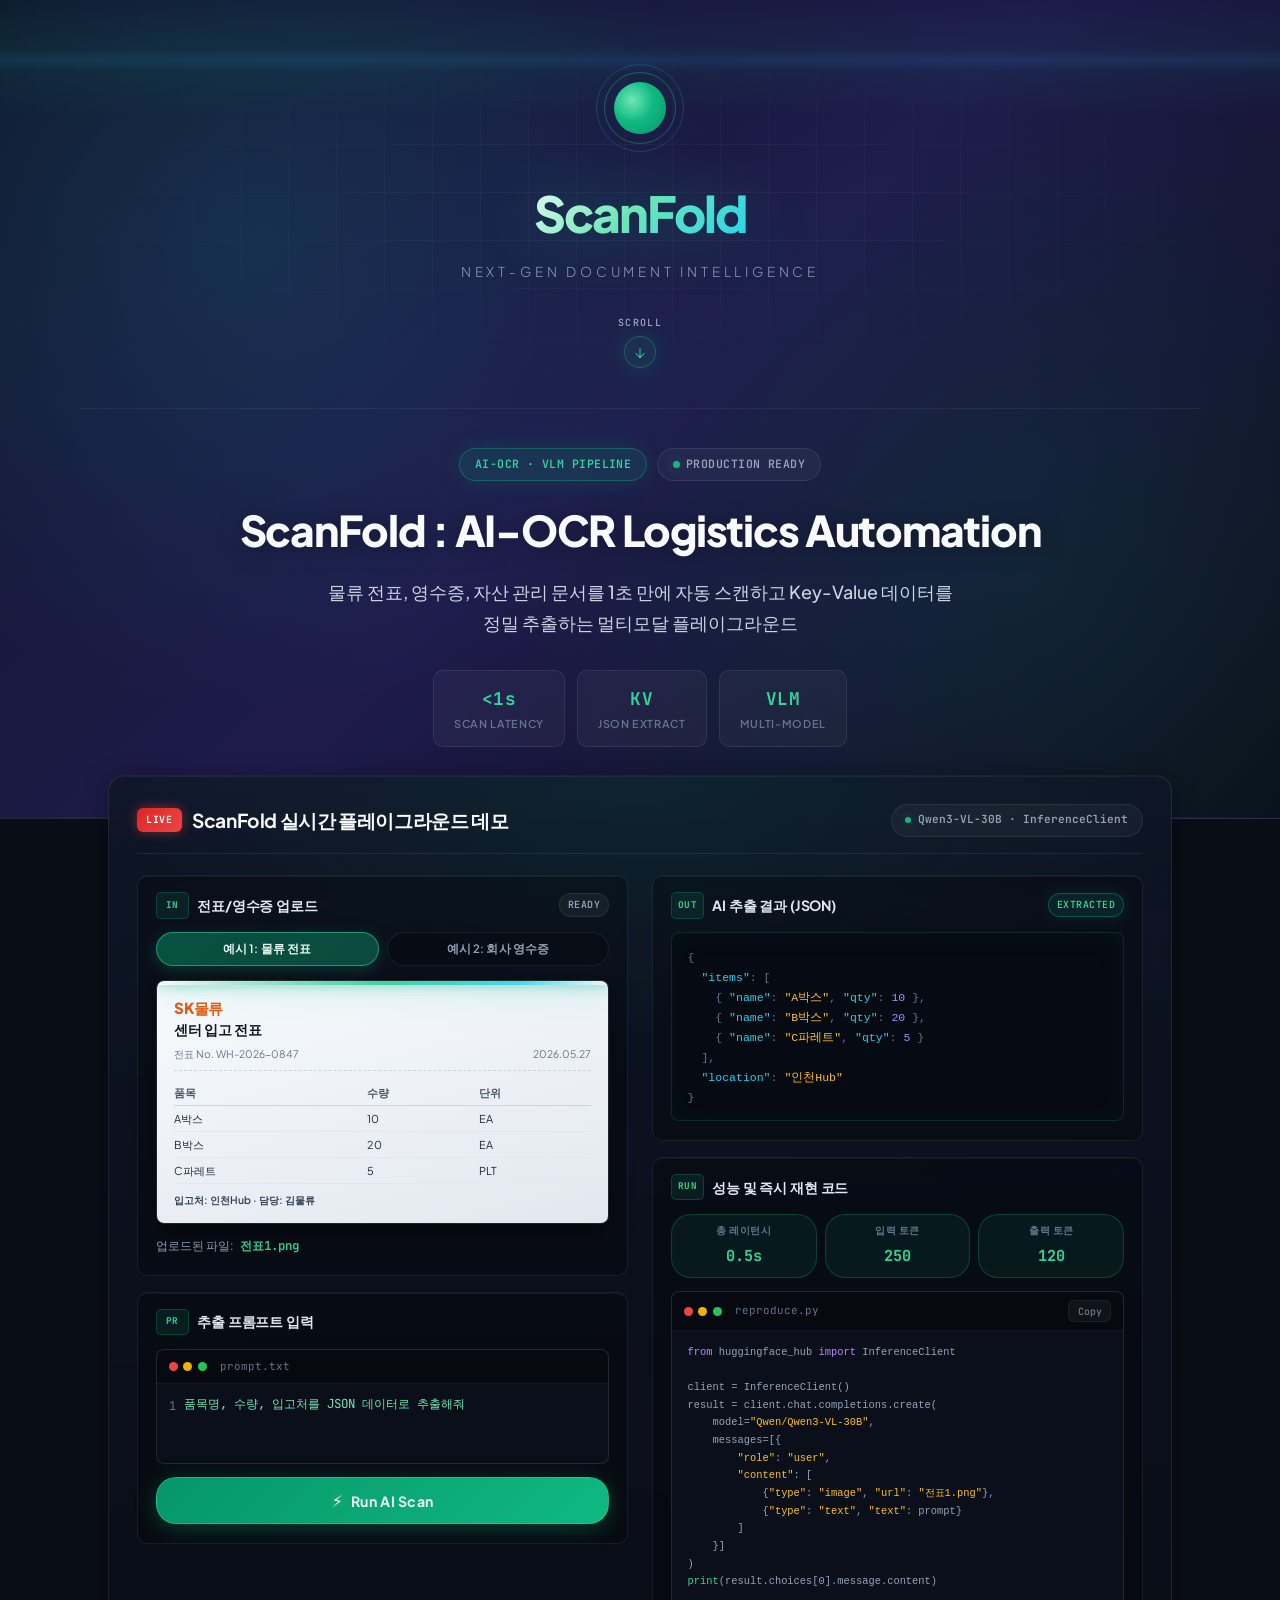
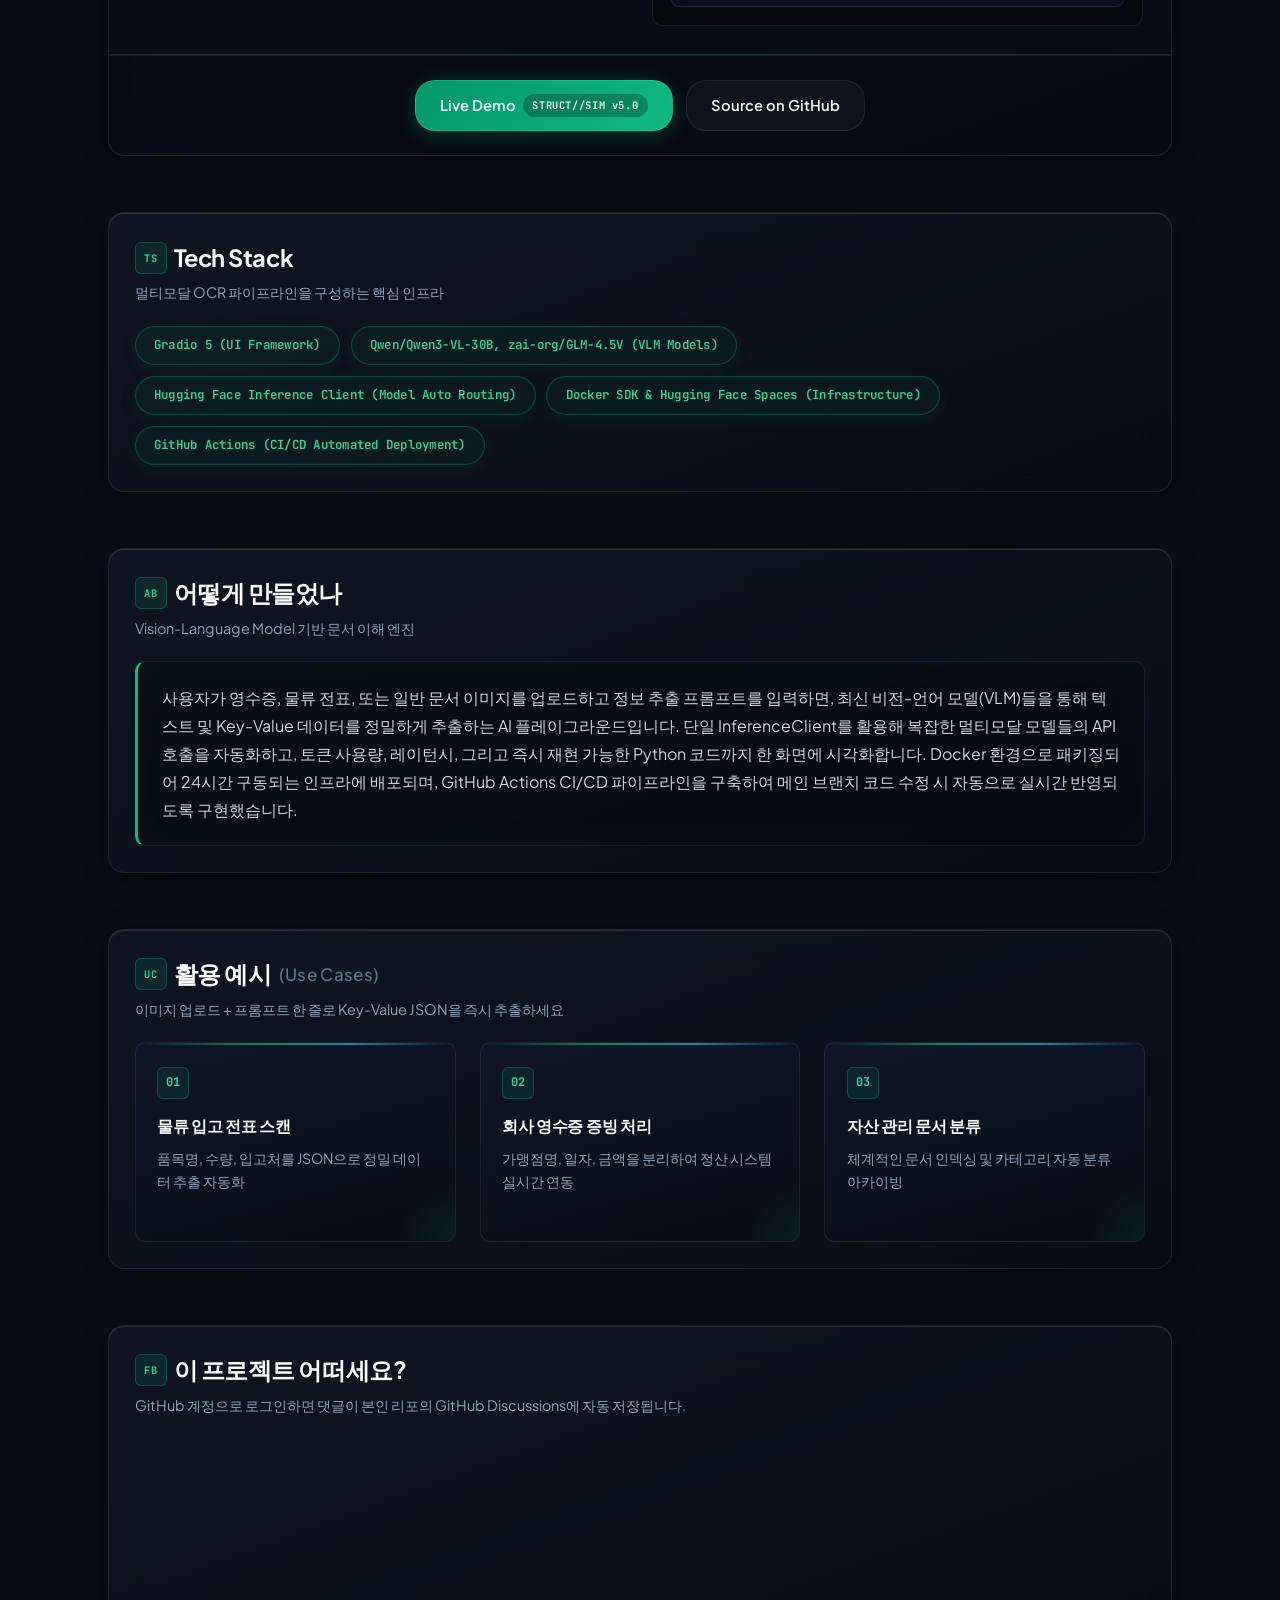
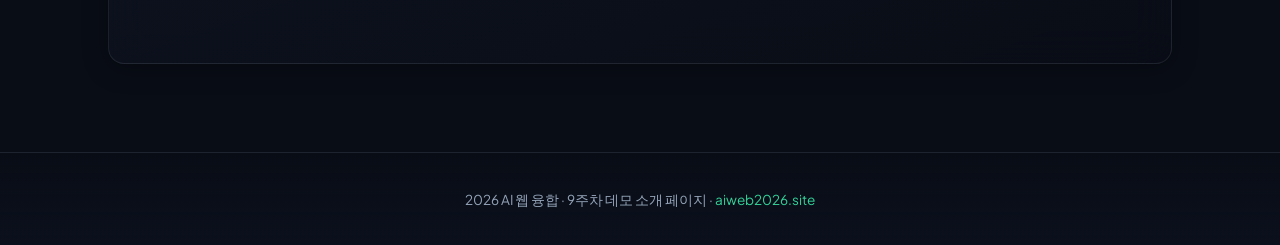
==== commit 57e21f14: "feat: STRUCT//SIM v5.0 타워 시뮬레이터 Live Demo 페이지 추가 Co-authored-by: Cursor <cursoragent@cursor.com>" ====
--- a/index.html
+++ b/index.html
@@ -142,17 +142,13 @@
       </div>
 
       <div class="cta">
-        <!-- ⬇⬇⬇ 다음 주(10주차) 데모 띄운 후 href="#" 를 진짜 도메인으로 ⬇⬇⬇ -->
-        <a class="btn btn-primary" href="#" aria-disabled="true" title="다음 주에 살아납니다">
-          Live Demo <span class="badge">Coming Week 10</span>
+        <a class="btn btn-primary" href="demo.html" target="_blank" rel="noopener">
+          Live Demo <span class="badge">STRUCT//SIM v5.0</span>
         </a>
-        <!-- ⬆⬆⬆ 다음 주에 href="https://&lt;본인 ID&gt;-demo.aiweb2026.site" 로 변경 ⬆⬆⬆ -->
-
-        <!-- ⬇⬇⬇ 본인 GitHub 리포 URL 로 교체 ⬇⬇⬇ -->
-        <a class="btn btn-secondary" href="https://github.com/&lt;본인 GitHub username&gt;/&lt;본인 프로젝트 리포&gt;" target="_blank" rel="noopener">
+
+        <a class="btn btn-secondary" href="https://github.com/youngwoo28/aiweb2026" target="_blank" rel="noopener">
           Source on GitHub
         </a>
-        <!-- ⬆⬆⬆ 본인 GitHub 리포 URL 로 교체 ⬆⬆⬆ -->
       </div>
     </section>
 
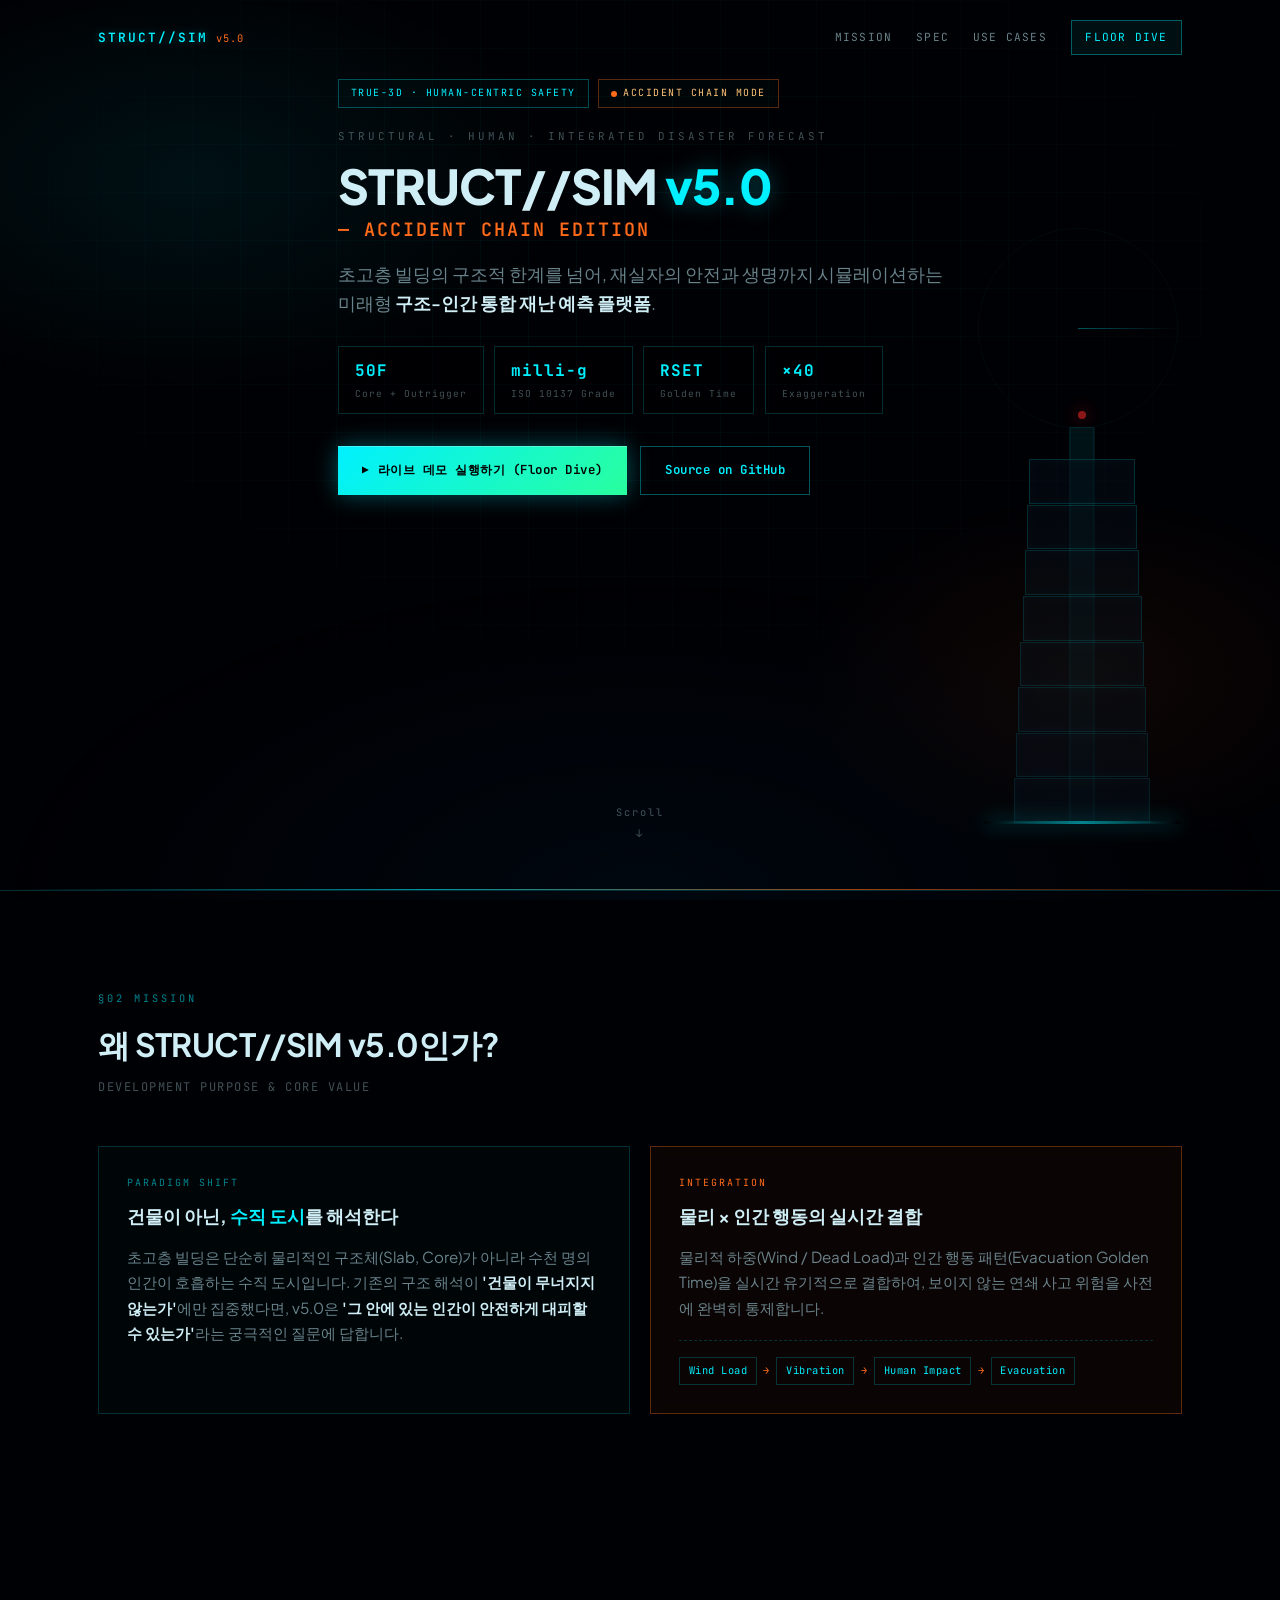
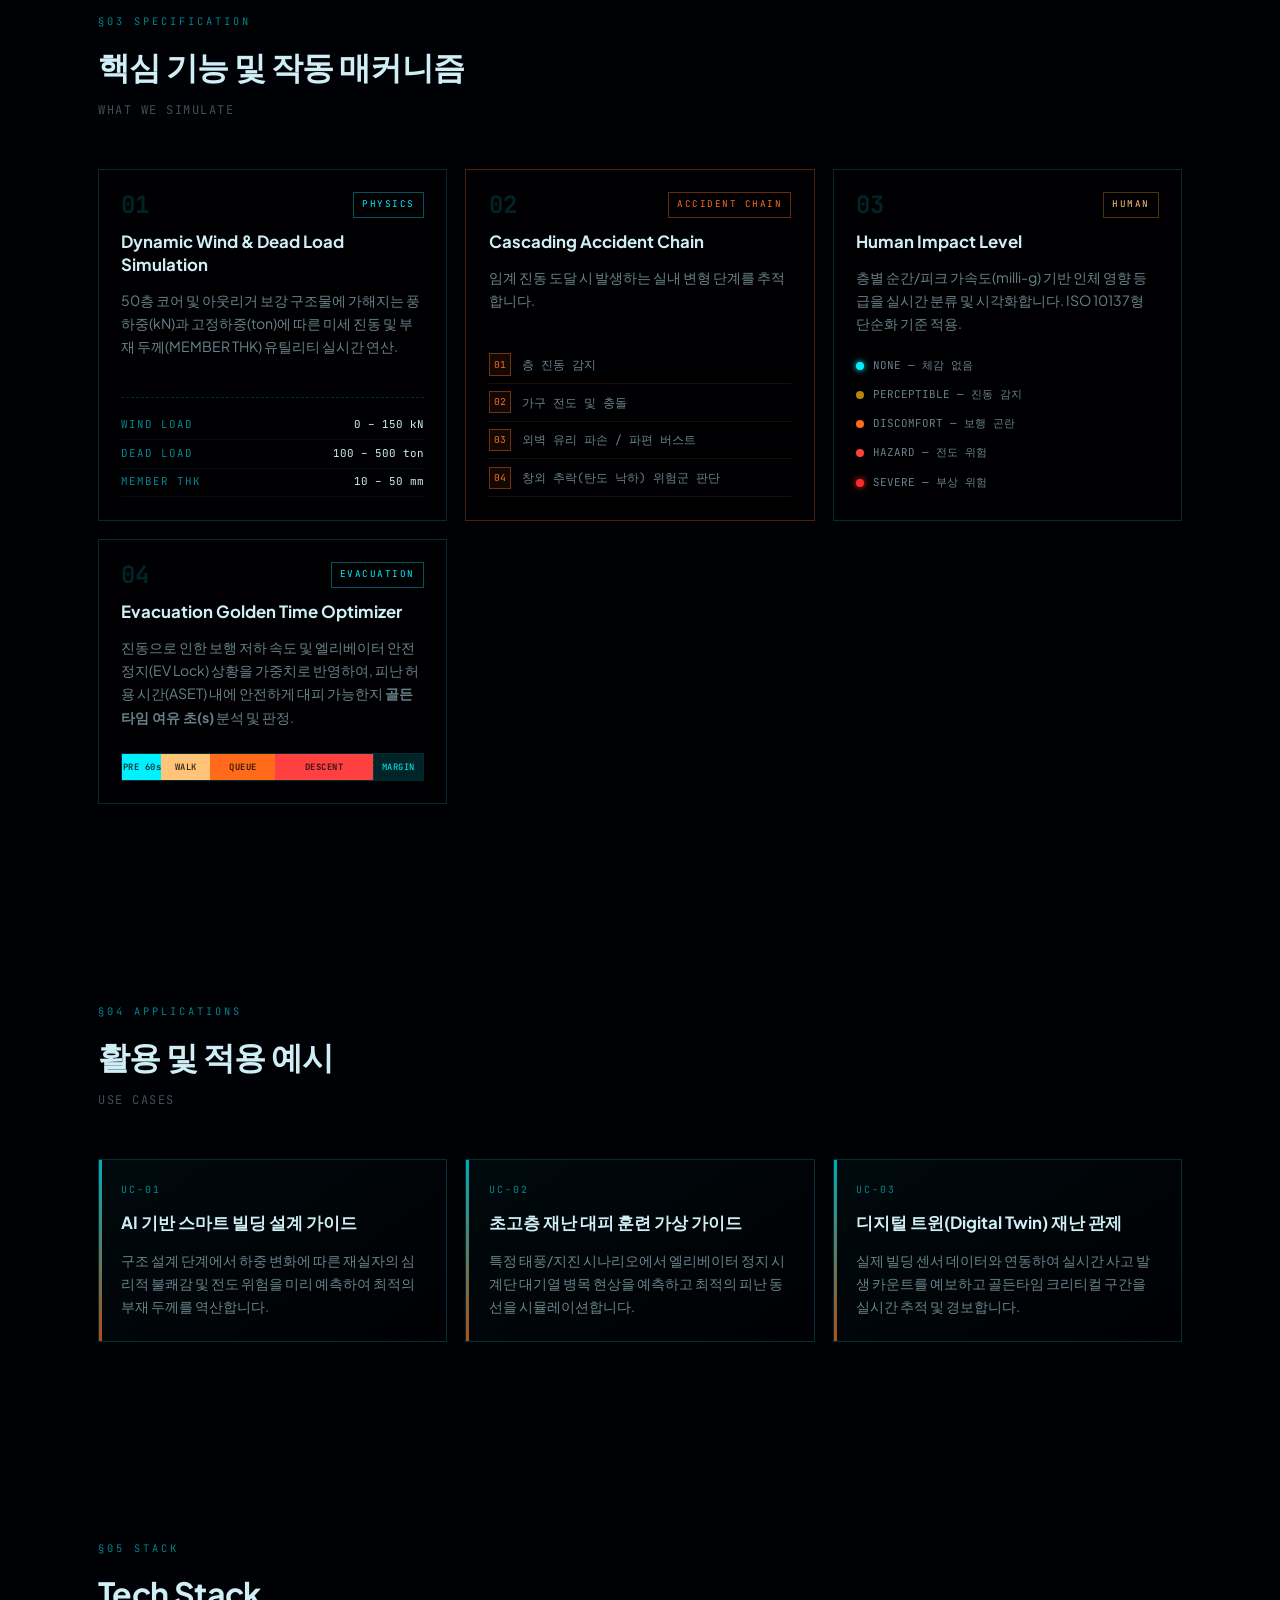
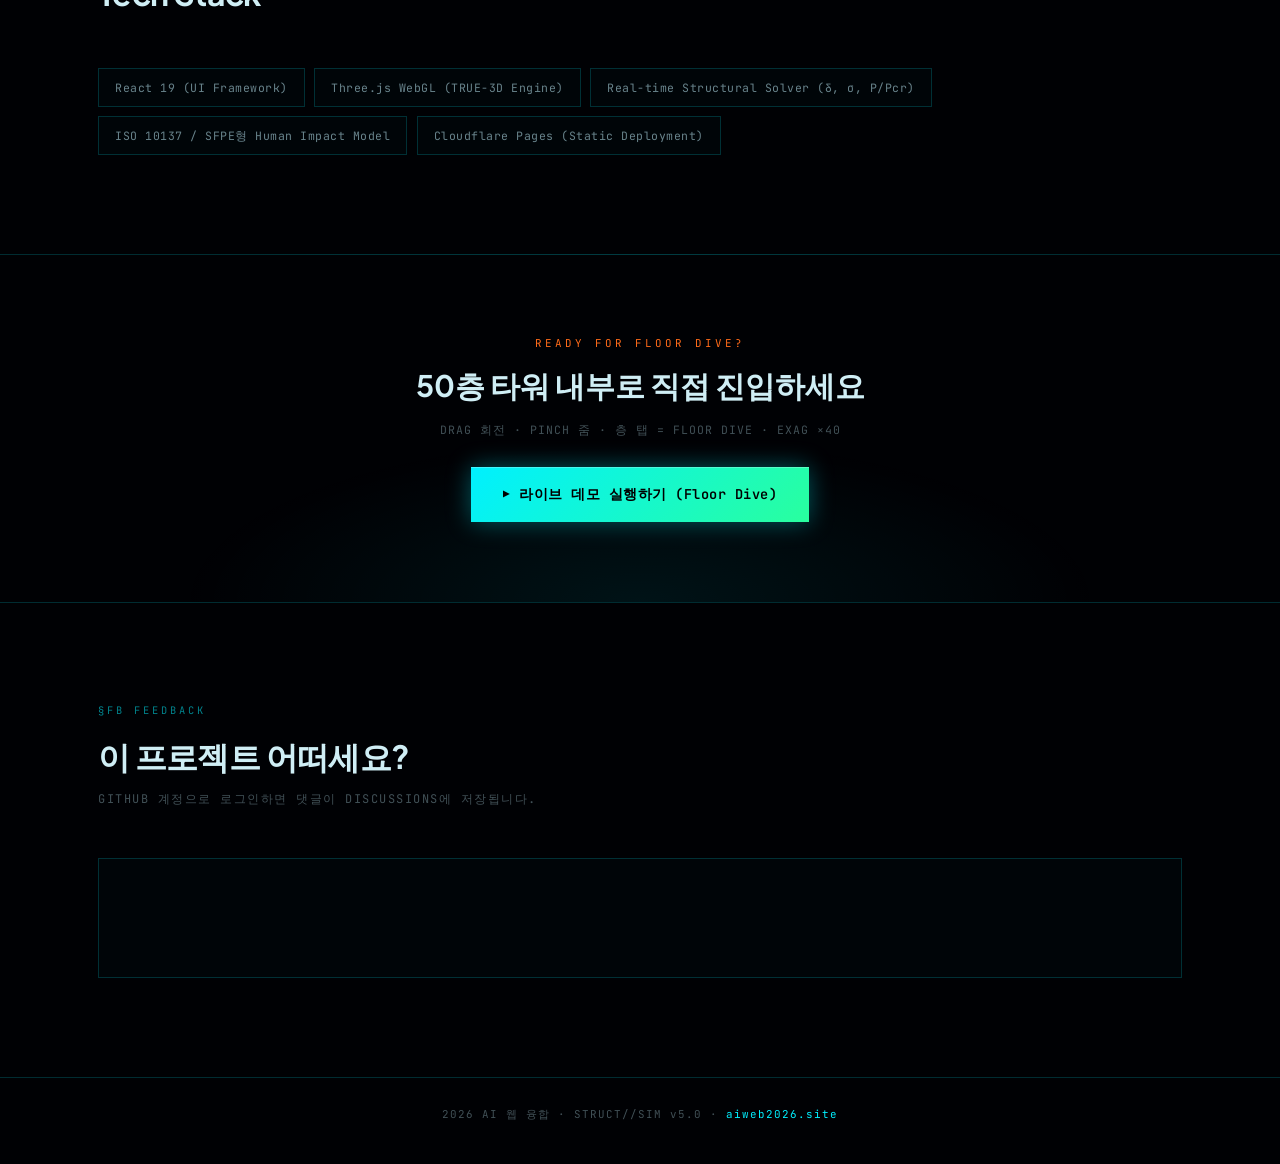
==== commit a9c49a6f: "design: STRUCT//SIM v5.0 Accident Chain Edition 랜딩 페이지 전면 개편 Co-authored-by: Cursor <cursoragent@cur" ====
--- a/index.html
+++ b/index.html
@@ -3,252 +3,324 @@
 <head>
   <meta charset="UTF-8" />
   <meta name="viewport" content="width=device-width, initial-scale=1.0" />
-  <title>ScanFold : AI-OCR Logistics Automation</title>
-  <meta name="description" content="물류 전표, 영수증, 자산 관리 문서를 1초 만에 자동 스캔하고 Key-Value 데이터를 정밀 추출하는 멀티모달 플레이그라운드" />
+  <title>STRUCT//SIM v5.0 — ACCIDENT CHAIN EDITION</title>
+  <meta name="description" content="초고층 빌딩의 구조적 한계를 넘어 재실자의 안전과 생명까지 시뮬레이션하는 미래형 구조-인간 통합 재난 예측 플랫폼" />
   <link rel="preconnect" href="https://fonts.googleapis.com" />
   <link rel="preconnect" href="https://fonts.gstatic.com" crossorigin />
-  <link href="https://fonts.googleapis.com/css2?family=JetBrains+Mono:wght@500;600&family=Plus+Jakarta+Sans:wght@400;500;600;700;800&display=swap" rel="stylesheet" />
+  <link href="https://fonts.googleapis.com/css2?family=JetBrains+Mono:wght@400;500;600;700&family=Plus+Jakarta+Sans:wght@400;500;600;700;800&display=swap" rel="stylesheet" />
   <link rel="stylesheet" href="style.css" />
 </head>
 <body>
   <div class="ambient" aria-hidden="true"></div>
-
-  <!-- ============ HERO ============ -->
-  <header class="hero">
-    <div class="hero-intro animate-in" style="--delay: 0s">
-      <div class="intro-scan-sweep" aria-hidden="true"></div>
-      <div class="intro-grid" aria-hidden="true"></div>
-      <div class="intro-orb-wrap" aria-hidden="true">
-        <span class="intro-orb"></span>
-        <span class="intro-orb-ring"></span>
-        <span class="intro-orb-ring intro-orb-ring--outer"></span>
-      </div>
-      <span class="intro-badge">ScanFold</span>
-      <p class="intro-eyebrow">Next-Gen Document Intelligence</p>
-      <a href="#main-content" class="scroll-hint" aria-label="본문으로 스크롤">
-        <span class="scroll-hint-label">Scroll</span>
-        <span class="scroll-arrow" aria-hidden="true">↓</span>
+  <div class="grid-bg" aria-hidden="true"></div>
+
+  <!-- ============ NAV ============ -->
+  <nav class="top-nav container animate-in" style="--delay: 0s">
+    <a class="nav-brand" href="#">
+      <span class="nav-brand-mark">STRUCT//SIM</span>
+      <span class="nav-brand-ver">v5.0</span>
+    </a>
+    <div class="nav-links">
+      <a href="#mission">Mission</a>
+      <a href="#features">Spec</a>
+      <a href="#use-cases">Use Cases</a>
+      <a class="nav-cta" href="demo.html" data-demo-link>Floor Dive</a>
+    </div>
+  </nav>
+
+  <!-- ============ [1] HERO ============ -->
+  <header class="hero" id="top">
+    <div class="hero-visual animate-in" style="--delay: 0.05s" aria-hidden="true">
+      <div class="tower-silhouette">
+        <div class="tower-core"></div>
+        <div class="tower-floor" style="--f: 1"></div>
+        <div class="tower-floor" style="--f: 2"></div>
+        <div class="tower-floor" style="--f: 3"></div>
+        <div class="tower-floor" style="--f: 4"></div>
+        <div class="tower-floor" style="--f: 5"></div>
+        <div class="tower-floor" style="--f: 6"></div>
+        <div class="tower-floor" style="--f: 7"></div>
+        <div class="tower-floor" style="--f: 8"></div>
+        <div class="tower-beacon"></div>
+        <div class="tower-scan"></div>
+      </div>
+      <div class="hero-radar"></div>
+    </div>
+
+    <div class="hero-inner container">
+      <div class="hero-meta animate-in" style="--delay: 0.1s">
+        <span class="pill pill-cyan">TRUE-3D · HUMAN-CENTRIC SAFETY</span>
+        <span class="pill pill-amber"><span class="pulse-dot"></span>ACCIDENT CHAIN MODE</span>
+      </div>
+
+      <p class="hero-eyebrow animate-in" style="--delay: 0.15s">STRUCTURAL · HUMAN · INTEGRATED DISASTER FORECAST</p>
+
+      <h1 class="hero-title animate-in" style="--delay: 0.2s">
+        STRUCT//SIM <span class="title-accent">v5.0</span>
+        <span class="title-sub">— ACCIDENT CHAIN EDITION</span>
+      </h1>
+
+      <p class="hero-tagline animate-in" style="--delay: 0.35s">
+        초고층 빌딩의 구조적 한계를 넘어, 재실자의 안전과 생명까지 시뮬레이션하는<br class="hide-mobile" />
+        미래형 <strong>구조-인간 통합 재난 예측 플랫폼</strong>.
+      </p>
+
+      <div class="hero-metrics animate-in" style="--delay: 0.45s">
+        <div class="metric"><strong>50F</strong><span>Core + Outrigger</span></div>
+        <div class="metric"><strong>milli-g</strong><span>ISO 10137 Grade</span></div>
+        <div class="metric"><strong>RSET</strong><span>Golden Time</span></div>
+        <div class="metric"><strong>×40</strong><span>Exaggeration</span></div>
+      </div>
+
+      <div class="hero-cta animate-in" style="--delay: 0.55s">
+        <a class="btn-primary" href="demo.html" data-demo-link>
+          <span class="btn-icon" aria-hidden="true">▶</span>
+          라이브 데모 실행하기 (Floor Dive)
+        </a>
+        <a class="btn-secondary" href="https://github.com/youngwoo28/aiweb2026" target="_blank" rel="noopener">
+          Source on GitHub
+        </a>
+      </div>
+
+      <a href="#mission" class="scroll-hint animate-in" style="--delay: 0.7s" aria-label="본문으로 스크롤">
+        <span>Scroll</span>
+        <span class="scroll-arrow">↓</span>
       </a>
     </div>
-
-    <div class="hero-inner container">
-      <div class="hero-meta animate-in" style="--delay: 0.1s">
-        <span class="hero-pill">AI-OCR · VLM Pipeline</span>
-        <span class="hero-status"><span class="status-dot"></span>Production Ready</span>
-      </div>
-      <h1 class="animate-in" style="--delay: 0.2s">ScanFold : AI-OCR Logistics Automation</h1>
-      <p class="tagline animate-in" style="--delay: 0.4s">물류 전표, 영수증, 자산 관리 문서를 1초 만에 자동 스캔하고 Key-Value 데이터를 정밀 추출하는 멀티모달 플레이그라운드</p>
-      <div class="hero-stats animate-in" style="--delay: 0.5s">
-        <div class="stat-chip"><strong>&lt;1s</strong><span>Scan Latency</span></div>
-        <div class="stat-chip"><strong>KV</strong><span>JSON Extract</span></div>
-        <div class="stat-chip"><strong>VLM</strong><span>Multi-Model</span></div>
-      </div>
-    </div>
   </header>
 
-  <main id="main-content" class="container dashboard">
-
-    <!-- ============ ScanFold 실시간 플레이그라운드 데모 ============ -->
-    <section class="panel demo-card animate-in" style="--delay: 0.6s">
-      <div class="playground">
-        <div class="playground-header">
-          <div class="playground-title">
-            <span class="playground-badge">LIVE</span>
-            <h2>ScanFold 실시간 플레이그라운드 데모</h2>
-          </div>
-          <div class="playground-model">
-            <span class="model-dot" aria-hidden="true"></span>
-            <span>Qwen3-VL-30B · InferenceClient</span>
-          </div>
-        </div>
-
-        <div class="playground-columns">
-          <!-- Input Side -->
-          <div class="playground-col input-col">
-            <div class="demo-widget upload-widget" id="uploadWidget">
-              <div class="widget-head">
-                <span class="widget-icon" aria-hidden="true">IN</span>
-                <h3>전표/영수증 업로드</h3>
-                <span class="widget-status" id="uploadStatus">Ready</span>
-              </div>
-              <div class="example-tabs" role="tablist" aria-label="데모 예시 선택">
-                <button type="button" class="example-tab is-active" role="tab" aria-selected="true" data-example="logistics" id="tabLogistics">예시 1: 물류 전표</button>
-                <button type="button" class="example-tab" role="tab" aria-selected="false" data-example="receipt" id="tabReceipt">예시 2: 회사 영수증</button>
-              </div>
-              <div class="receipt-preview" id="receiptPreview" role="img" aria-label="SK물류 센터 입고 전표 미리보기">
-                <span class="laser-scan" aria-hidden="true"></span>
-                <div class="receipt-paper" id="receiptPaper"></div>
-              </div>
-              <p class="upload-filename">
-                업로드된 파일: <strong id="uploadFilename">전표1.png</strong>
-              </p>
+  <main id="main-content">
+
+    <!-- ============ [2] MISSION ============ -->
+    <section class="section mission" id="mission">
+      <div class="container">
+        <div class="section-head animate-in">
+          <span class="section-id">§02 MISSION</span>
+          <h2>왜 STRUCT//SIM v5.0인가?</h2>
+          <p class="section-lead">Development Purpose &amp; Core Value</p>
+        </div>
+
+        <div class="mission-grid">
+          <article class="mission-card animate-in" style="--delay: 0.1s">
+            <span class="card-label">PARADIGM SHIFT</span>
+            <h3>건물이 아닌, <em>수직 도시</em>를 해석한다</h3>
+            <p>
+              초고층 빌딩은 단순히 물리적인 구조체(Slab, Core)가 아니라 수천 명의 인간이 호흡하는 수직 도시입니다.
+              기존의 구조 해석이 <strong>'건물이 무너지지 않는가'</strong>에만 집중했다면,
+              v5.0은 <strong>'그 안에 있는 인간이 안전하게 대피할 수 있는가'</strong>라는 궁극적인 질문에 답합니다.
+            </p>
+          </article>
+
+          <article class="mission-card mission-card--accent animate-in" style="--delay: 0.2s">
+            <span class="card-label">INTEGRATION</span>
+            <h3>물리 × 인간 행동의 실시간 결합</h3>
+            <p>
+              물리적 하중(Wind / Dead Load)과 인간 행동 패턴(Evacuation Golden Time)을
+              실시간 유기적으로 결합하여, 보이지 않는 연쇄 사고 위험을 사전에 완벽히 통제합니다.
+            </p>
+            <div class="mission-chain">
+              <span>Wind Load</span>
+              <span class="chain-arrow">→</span>
+              <span>Vibration</span>
+              <span class="chain-arrow">→</span>
+              <span>Human Impact</span>
+              <span class="chain-arrow">→</span>
+              <span>Evacuation</span>
             </div>
-
-            <div class="demo-widget prompt-widget">
-              <div class="widget-head">
-                <span class="widget-icon" aria-hidden="true">PR</span>
-                <h3>추출 프롬프트 입력</h3>
-              </div>
-              <div class="code-editor" aria-label="프롬프트 입력 코드 에디터">
-                <div class="code-editor-bar">
-                  <span class="editor-dot red"></span>
-                  <span class="editor-dot yellow"></span>
-                  <span class="editor-dot green"></span>
-                  <span class="editor-tab">prompt.txt</span>
-                </div>
-                <div class="code-editor-body">
-                  <span class="line-num">1</span>
-                  <textarea class="prompt-textarea" id="promptInput" rows="3">품목명, 수량, 입고처를 JSON 데이터로 추출해줘</textarea>
-                </div>
-              </div>
-              <button type="button" class="btn-scan" id="runScanBtn"><span class="btn-scan-bolt" aria-hidden="true">⚡</span> Run AI Scan</button>
+          </article>
+        </div>
+      </div>
+    </section>
+
+    <!-- ============ [3] FEATURES ============ -->
+    <section class="section features" id="features">
+      <div class="container">
+        <div class="section-head animate-in">
+          <span class="section-id">§03 SPECIFICATION</span>
+          <h2>핵심 기능 및 작동 매커니즘</h2>
+          <p class="section-lead">What We Simulate</p>
+        </div>
+
+        <div class="spec-grid">
+          <article class="spec-card animate-in" style="--delay: 0.05s">
+            <header class="spec-head">
+              <span class="spec-index">01</span>
+              <span class="spec-tag spec-tag-cyan">PHYSICS</span>
+            </header>
+            <h3>Dynamic Wind &amp; Dead Load Simulation</h3>
+            <p>
+              50층 코어 및 아웃리거 보강 구조물에 가해지는 풍하중(kN)과 고정하중(ton)에 따른
+              미세 진동 및 부재 두께(MEMBER THK) 유틸리티 실시간 연산.
+            </p>
+            <dl class="spec-params">
+              <div><dt>WIND LOAD</dt><dd>0 – 150 kN</dd></div>
+              <div><dt>DEAD LOAD</dt><dd>100 – 500 ton</dd></div>
+              <div><dt>MEMBER THK</dt><dd>10 – 50 mm</dd></div>
+            </dl>
+          </article>
+
+          <article class="spec-card spec-card--warn animate-in" style="--delay: 0.1s">
+            <header class="spec-head">
+              <span class="spec-index">02</span>
+              <span class="spec-tag spec-tag-orange">ACCIDENT CHAIN</span>
+            </header>
+            <h3>Cascading Accident Chain</h3>
+            <p>
+              임계 진동 도달 시 발생하는 실내 변형 단계를 추적합니다.
+            </p>
+            <ol class="chain-steps">
+              <li><span class="step-num">01</span>층 진동 감지</li>
+              <li><span class="step-num">02</span>가구 전도 및 충돌</li>
+              <li><span class="step-num">03</span>외벽 유리 파손 / 파편 버스트</li>
+              <li><span class="step-num">04</span>창외 추락(탄도 낙하) 위험군 판단</li>
+            </ol>
+          </article>
+
+          <article class="spec-card animate-in" style="--delay: 0.15s">
+            <header class="spec-head">
+              <span class="spec-index">03</span>
+              <span class="spec-tag spec-tag-amber">HUMAN</span>
+            </header>
+            <h3>Human Impact Level</h3>
+            <p>
+              층별 순간/피크 가속도(milli-g) 기반 인체 영향 등급을 실시간 분류 및 시각화합니다.
+              ISO 10137형 단순화 기준 적용.
+            </p>
+            <ul class="grade-list">
+              <li><span class="grade-dot grade-none"></span>NONE — 체감 없음</li>
+              <li><span class="grade-dot grade-percept"></span>PERCEPTIBLE — 진동 감지</li>
+              <li><span class="grade-dot grade-discomfort"></span>DISCOMFORT — 보행 곤란</li>
+              <li><span class="grade-dot grade-hazard"></span>HAZARD — 전도 위험</li>
+              <li><span class="grade-dot grade-severe"></span>SEVERE — 부상 위험</li>
+            </ul>
+          </article>
+
+          <article class="spec-card animate-in" style="--delay: 0.2s">
+            <header class="spec-head">
+              <span class="spec-index">04</span>
+              <span class="spec-tag spec-tag-cyan">EVACUATION</span>
+            </header>
+            <h3>Evacuation Golden Time Optimizer</h3>
+            <p>
+              진동으로 인한 보행 저하 속도 및 엘리베이터 안전 정지(EV Lock) 상황을 가중치로 반영하여,
+              피난 허용 시간(ASET) 내에 안전하게 대피 가능한지 <strong>골든타임 여유 초(s)</strong> 분석 및 판정.
+            </p>
+            <div class="rset-bar" aria-hidden="true">
+              <div class="rset-segment rset-pre">PRE 60s</div>
+              <div class="rset-segment rset-walk">WALK</div>
+              <div class="rset-segment rset-queue">QUEUE</div>
+              <div class="rset-segment rset-descent">DESCENT</div>
+              <div class="rset-margin">MARGIN</div>
             </div>
-          </div>
-
-          <!-- Output Side -->
-          <div class="playground-col output-col">
-            <div class="demo-widget json-widget">
-              <div class="widget-head">
-                <span class="widget-icon" aria-hidden="true">OUT</span>
-                <h3>AI 추출 결과 (JSON)</h3>
-                <span class="widget-status success" id="jsonStatus">Extracted</span>
-              </div>
-              <pre class="json-output" id="jsonOutput" aria-label="VLM 추출 JSON 결과"><code id="jsonCode"></code></pre>
-            </div>
-
-            <div class="demo-widget perf-widget">
-              <div class="widget-head">
-                <span class="widget-icon" aria-hidden="true">RUN</span>
-                <h3>성능 및 즉시 재현 코드</h3>
-              </div>
-              <div class="perf-chips">
-                <div class="perf-chip"><span class="perf-label">총 레이턴시</span><strong id="perfLatency">0.5s</strong></div>
-                <div class="perf-chip"><span class="perf-label">입력 토큰</span><strong id="perfInputTokens">250</strong></div>
-                <div class="perf-chip"><span class="perf-label">출력 토큰</span><strong id="perfOutputTokens">120</strong></div>
-              </div>
-              <div class="code-editor python-editor">
-                <div class="code-editor-bar">
-                  <span class="editor-dot red"></span>
-                  <span class="editor-dot yellow"></span>
-                  <span class="editor-dot green"></span>
-                  <span class="editor-tab">reproduce.py</span>
-                  <button type="button" class="copy-btn" disabled aria-label="코드 복사">Copy</button>
-                </div>
-                <pre class="python-snippet"><code id="pythonCode"></code></pre>
-              </div>
-            </div>
-          </div>
-        </div>
-      </div>
-
-      <div class="cta">
-        <a class="btn btn-primary" href="demo.html" target="_blank" rel="noopener">
-          Live Demo <span class="badge">STRUCT//SIM v5.0</span>
+          </article>
+        </div>
+      </div>
+    </section>
+
+    <!-- ============ [4] USE CASES ============ -->
+    <section class="section use-cases" id="use-cases">
+      <div class="container">
+        <div class="section-head animate-in">
+          <span class="section-id">§04 APPLICATIONS</span>
+          <h2>활용 및 적용 예시</h2>
+          <p class="section-lead">Use Cases</p>
+        </div>
+
+        <div class="cases-grid">
+          <article class="case-card animate-in" style="--delay: 0.05s">
+            <span class="case-num">UC-01</span>
+            <h3>AI 기반 스마트 빌딩 설계 가이드</h3>
+            <p>
+              구조 설계 단계에서 하중 변화에 따른 재실자의 심리적 불쾌감 및 전도 위험을 미리 예측하여
+              최적의 부재 두께를 역산합니다.
+            </p>
+          </article>
+
+          <article class="case-card animate-in" style="--delay: 0.1s">
+            <span class="case-num">UC-02</span>
+            <h3>초고층 재난 대피 훈련 가상 가이드</h3>
+            <p>
+              특정 태풍/지진 시나리오에서 엘리베이터 정지 시 계단 대기열 병목 현상을 예측하고
+              최적의 피난 동선을 시뮬레이션합니다.
+            </p>
+          </article>
+
+          <article class="case-card animate-in" style="--delay: 0.15s">
+            <span class="case-num">UC-03</span>
+            <h3>디지털 트윈(Digital Twin) 재난 관제</h3>
+            <p>
+              실제 빌딩 센서 데이터와 연동하여 실시간 사고 발생 카운트를 예보하고
+              골든타임 크리티컬 구간을 실시간 추적 및 경보합니다.
+            </p>
+          </article>
+        </div>
+      </div>
+    </section>
+
+    <!-- ============ TECH STACK ============ -->
+    <section class="section stack" id="stack">
+      <div class="container">
+        <div class="section-head animate-in">
+          <span class="section-id">§05 STACK</span>
+          <h2>Tech Stack</h2>
+        </div>
+        <ul class="stack-list animate-in" style="--delay: 0.1s">
+          <li>React 19 (UI Framework)</li>
+          <li>Three.js WebGL (TRUE-3D Engine)</li>
+          <li>Real-time Structural Solver (δ, σ, P/Pcr)</li>
+          <li>ISO 10137 / SFPE형 Human Impact Model</li>
+          <li>Cloudflare Pages (Static Deployment)</li>
+        </ul>
+      </div>
+    </section>
+
+    <!-- ============ FINAL CTA ============ -->
+    <section class="section final-cta">
+      <div class="container animate-in">
+        <p class="final-eyebrow">READY FOR FLOOR DIVE?</p>
+        <h2>50층 타워 내부로 직접 진입하세요</h2>
+        <p class="final-desc">DRAG 회전 · PINCH 줌 · 층 탭 = FLOOR DIVE · EXAG ×40</p>
+        <a class="btn-primary btn-primary--lg" href="demo.html" data-demo-link>
+          <span class="btn-icon" aria-hidden="true">▶</span>
+          라이브 데모 실행하기 (Floor Dive)
         </a>
-
-        <a class="btn btn-secondary" href="https://github.com/youngwoo28/aiweb2026" target="_blank" rel="noopener">
-          Source on GitHub
-        </a>
-      </div>
-    </section>
-
-    <!-- ============ Tech Stack ============ -->
-    <section class="panel stack-section">
-      <div class="section-head">
-        <h2><span class="section-icon" aria-hidden="true">TS</span> Tech Stack</h2>
-        <p class="section-sub">멀티모달 OCR 파이프라인을 구성하는 핵심 인프라</p>
-      </div>
-      <!-- ⬇⬇⬇ 본인 프로젝트가 실제로 쓴 기술로 교체 ⬇⬇⬇ -->
-      <ul class="stack">
-        <li>Gradio 5 (UI Framework)</li>
-        <li>Qwen/Qwen3-VL-30B, zai-org/GLM-4.5V (VLM Models)</li>
-        <li>Hugging Face Inference Client (Model Auto Routing)</li>
-        <li>Docker SDK &amp; Hugging Face Spaces (Infrastructure)</li>
-        <li>GitHub Actions (CI/CD Automated Deployment)</li>
-      </ul>
-      <!-- ⬆⬆⬆ 본인 프로젝트가 실제로 쓴 기술로 교체 ⬆⬆⬆ -->
-    </section>
-
-    <!-- ============ 어떻게 만들었나 ============ -->
-    <section class="panel howto">
-      <div class="section-head">
-        <h2><span class="section-icon" aria-hidden="true">AB</span> 어떻게 만들었나</h2>
-        <p class="section-sub">Vision-Language Model 기반 문서 이해 엔진</p>
-      </div>
-      <!-- ⬇⬇⬇ 본인 프로젝트 설명 3줄로 교체 ⬇⬇⬇ -->
-      <p class="howto-body">
-        사용자가 영수증, 물류 전표, 또는 일반 문서 이미지를 업로드하고 정보 추출 프롬프트를 입력하면, 최신 비전-언어 모델(VLM)들을 통해 텍스트 및 Key-Value 데이터를 정밀하게 추출하는 AI 플레이그라운드입니다. 단일 InferenceClient를 활용해 복잡한 멀티모달 모델들의 API 호출을 자동화하고, 토큰 사용량, 레이턴시, 그리고 즉시 재현 가능한 Python 코드까지 한 화면에 시각화합니다. Docker 환경으로 패키징되어 24시간 구동되는 인프라에 배포되며, GitHub Actions CI/CD 파이프라인을 구축하여 메인 브랜치 코드 수정 시 자동으로 실시간 반영되도록 구현했습니다.
-      </p>
-      <!-- ⬆⬆⬆ 본인 프로젝트 설명 3줄로 교체 ⬆⬆⬆ -->
-    </section>
-
-    <!-- ============ 활용 예시 ============ -->
-    <section class="panel use-cases">
-      <div class="section-head">
-        <h2><span class="section-icon" aria-hidden="true">UC</span> 활용 예시 <span class="use-cases-en">(Use Cases)</span></h2>
-        <p class="section-sub">이미지 업로드 + 프롬프트 한 줄로 Key-Value JSON을 즉시 추출하세요</p>
-      </div>
-      <div class="use-cases-grid">
-        <article class="use-case-card">
-          <span class="use-case-index" aria-hidden="true">01</span>
-          <h3>물류 입고 전표 스캔</h3>
-          <p class="use-case-desc">품목명, 수량, 입고처를 JSON으로 정밀 데이터 추출 자동화</p>
-          <span class="use-case-accent" aria-hidden="true"></span>
-        </article>
-        <article class="use-case-card">
-          <span class="use-case-index" aria-hidden="true">02</span>
-          <h3>회사 영수증 증빙 처리</h3>
-          <p class="use-case-desc">가맹점명, 일자, 금액을 분리하여 정산 시스템 실시간 연동</p>
-          <span class="use-case-accent" aria-hidden="true"></span>
-        </article>
-        <article class="use-case-card">
-          <span class="use-case-index" aria-hidden="true">03</span>
-          <h3>자산 관리 문서 분류</h3>
-          <p class="use-case-desc">체계적인 문서 인덱싱 및 카테고리 자동 분류 아카이빙</p>
-          <span class="use-case-accent" aria-hidden="true"></span>
-        </article>
-      </div>
-    </section>
-
-    <!-- ============ Giscus 댓글 (8장에서 추가) ============ -->
-    <section id="comments" class="panel comments">
-      <div class="section-head">
-        <h2><span class="section-icon" aria-hidden="true">FB</span> 이 프로젝트 어떠세요?</h2>
-        <p class="section-sub comments-note">GitHub 계정으로 로그인하면 댓글이 본인 리포의 GitHub Discussions에 자동 저장됩니다.</p>
-      </div>
-
-      <!--
-        ⬇⬇⬇ 9주차 SECTION 8 에서 giscus.app 가 자동 생성한 script 코드를 여기에 붙여넣기 ⬇⬇⬇
-        교체할 속성:
-          - data-repo
-          - data-repo-id
-          - data-category-id
-        나머지 속성은 그대로 두세요.
-      -->
-      <div class="giscus"></div>
-      <script src="https://giscus.app/client.js"
-        data-repo="youngwoo28/aiweb2026"
-        data-repo-id="<TODO: giscus.app에서 발급받은 repo-id 붙여넣기>"
-        data-category="Announcements"
-        data-category-id="<TODO: giscus.app에서 발급받은 category-id 붙여넣기>"
-        data-mapping="pathname"
-        data-strict="0"
-        data-reactions-enabled="1"
-        data-emit-metadata="0"
-        data-input-position="bottom"
-        data-theme="preferred_color_scheme"
-        data-lang="ko"
-        crossorigin="anonymous"
-        async>
-      </script>
-      <!-- ⬆⬆⬆ giscus 설정값 교체 ⬆⬆⬆ -->
+      </div>
+    </section>
+
+    <!-- ============ Giscus ============ -->
+    <section id="comments" class="section comments">
+      <div class="container">
+        <div class="section-head animate-in">
+          <span class="section-id">§FB FEEDBACK</span>
+          <h2>이 프로젝트 어떠세요?</h2>
+          <p class="section-lead">GitHub 계정으로 로그인하면 댓글이 Discussions에 저장됩니다.</p>
+        </div>
+        <div class="giscus-wrap animate-in" style="--delay: 0.1s">
+          <div class="giscus"></div>
+          <script src="https://giscus.app/client.js"
+            data-repo="youngwoo28/aiweb2026"
+            data-repo-id="<TODO: giscus.app에서 발급받은 repo-id 붙여넣기>"
+            data-category="Announcements"
+            data-category-id="<TODO: giscus.app에서 발급받은 category-id 붙여넣기>"
+            data-mapping="pathname"
+            data-strict="0"
+            data-reactions-enabled="1"
+            data-emit-metadata="0"
+            data-input-position="bottom"
+            data-theme="preferred_color_scheme"
+            data-lang="ko"
+            crossorigin="anonymous"
+            async>
+          </script>
+        </div>
+      </div>
     </section>
   </main>
 
   <footer class="site-footer">
     <div class="container">
       <p>
-        2026 AI 웹 융합 · 9주차 데모 소개 페이지 ·
+        2026 AI 웹 융합 · STRUCT//SIM v5.0 ·
         <a href="https://aiweb2026.site">aiweb2026.site</a>
       </p>
     </div>
@@ -256,261 +328,30 @@
 
   <script>
   (function () {
-    var runBtn = document.getElementById('runScanBtn');
-    var jsonCode = document.getElementById('jsonCode');
-    var jsonOutput = document.getElementById('jsonOutput');
-    var jsonStatus = document.getElementById('jsonStatus');
-    var uploadWidget = document.getElementById('uploadWidget');
-    var uploadStatus = document.getElementById('uploadStatus');
-    var receiptPreview = document.getElementById('receiptPreview');
-    var receiptPaper = document.getElementById('receiptPaper');
-    var uploadFilename = document.getElementById('uploadFilename');
-    var promptInput = document.getElementById('promptInput');
-    var pythonCode = document.getElementById('pythonCode');
-    var perfLatency = document.getElementById('perfLatency');
-    var perfInputTokens = document.getElementById('perfInputTokens');
-    var perfOutputTokens = document.getElementById('perfOutputTokens');
-    var exampleTabs = document.querySelectorAll('.example-tab');
-
-    if (!runBtn || !jsonCode) return;
-
-    var EXAMPLES = {
-      logistics: {
-        previewAria: 'SK물류 센터 입고 전표 미리보기',
-        receiptHtml:
-          '<div class="receipt-logo">SK물류</div>' +
-          '<div class="receipt-title">센터 입고 전표</div>' +
-          '<div class="receipt-meta"><span>전표 No. WH-2026-0847</span><span>2026.05.27</span></div>' +
-          '<table class="receipt-table"><thead><tr><th>품목</th><th>수량</th><th>단위</th></tr></thead>' +
-          '<tbody><tr><td>A박스</td><td>10</td><td>EA</td></tr>' +
-          '<tr><td>B박스</td><td>20</td><td>EA</td></tr>' +
-          '<tr><td>C파레트</td><td>5</td><td>PLT</td></tr></tbody></table>' +
-          '<div class="receipt-footer">입고처: 인천Hub · 담당: 김물류</div>',
-        filename: '전표1.png',
-        prompt: '품목명, 수량, 입고처를 JSON 데이터로 추출해줘',
-        jsonPlain: [
-          '{',
-          '  "items": [',
-          '    { "name": "A박스", "qty": 10 },',
-          '    { "name": "B박스", "qty": 20 },',
-          '    { "name": "C파레트", "qty": 5 }',
-          '  ],',
-          '  "location": "인천Hub"',
-          '}'
-        ].join('\n'),
-        jsonHtml:
-          '<span class="json-punct">{</span>\n' +
-          '  <span class="json-key">"items"</span><span class="json-punct">: [</span>\n' +
-          '    <span class="json-punct">{</span> <span class="json-key">"name"</span><span class="json-punct">:</span> <span class="json-str">"A박스"</span><span class="json-punct">,</span> <span class="json-key">"qty"</span><span class="json-punct">:</span> <span class="json-num">10</span> <span class="json-punct">},</span>\n' +
-          '    <span class="json-punct">{</span> <span class="json-key">"name"</span><span class="json-punct">:</span> <span class="json-str">"B박스"</span><span class="json-punct">,</span> <span class="json-key">"qty"</span><span class="json-punct">:</span> <span class="json-num">20</span> <span class="json-punct">},</span>\n' +
-          '    <span class="json-punct">{</span> <span class="json-key">"name"</span><span class="json-punct">:</span> <span class="json-str">"C파레트"</span><span class="json-punct">,</span> <span class="json-key">"qty"</span><span class="json-punct">:</span> <span class="json-num">5</span> <span class="json-punct">}</span>\n' +
-          '  <span class="json-punct">],</span>\n' +
-          '  <span class="json-key">"location"</span><span class="json-punct">:</span> <span class="json-str">"인천Hub"</span>\n' +
-          '<span class="json-punct">}</span>',
-        perf: { latency: 0.5, input: 250, output: 120 }
-      },
-      receipt: {
-        previewAria: 'SK식품 식대 영수증 미리보기',
-        receiptHtml:
-          '<div class="receipt-logo receipt-logo--food">SK식품</div>' +
-          '<div class="receipt-title">식대 영수증</div>' +
-          '<div class="receipt-meta"><span>가맹점: 강남역 분식집</span><span>2026.05.26</span></div>' +
-          '<table class="receipt-table receipt-table--summary">' +
-          '<tbody><tr><th>공급가액</th><td>45,455원</td></tr>' +
-          '<tr><th>부가세</th><td>4,545원</td></tr>' +
-          '<tr class="receipt-total"><th>합계</th><td>50,000원</td></tr></tbody></table>' +
-          '<div class="receipt-footer">결제: 법인카드 · 승인번호 882910</div>',
-        filename: 'receipt_01.png',
-        prompt: '영수증에서 가맹점명, 일자, 공급가액, 부가세를 추출해줘',
-        jsonPlain: [
-          '{',
-          '  "merchant": "강남역 분식집",',
-          '  "date": "2026-05-26",',
-          '  "supply_amount": 45455,',
-          '  "vat": 4545,',
-          '  "total": 50000',
-          '}'
-        ].join('\n'),
-        jsonHtml:
-          '<span class="json-punct">{</span>\n' +
-          '  <span class="json-key">"merchant"</span><span class="json-punct">:</span> <span class="json-str">"강남역 분식집"</span><span class="json-punct">,</span>\n' +
-          '  <span class="json-key">"date"</span><span class="json-punct">:</span> <span class="json-str">"2026-05-26"</span><span class="json-punct">,</span>\n' +
-          '  <span class="json-key">"supply_amount"</span><span class="json-punct">:</span> <span class="json-num">45455</span><span class="json-punct">,</span>\n' +
-          '  <span class="json-key">"vat"</span><span class="json-punct">:</span> <span class="json-num">4545</span><span class="json-punct">,</span>\n' +
-          '  <span class="json-key">"total"</span><span class="json-punct">:</span> <span class="json-num">50000</span>\n' +
-          '<span class="json-punct">}</span>',
-        perf: { latency: 0.4, input: 180, output: 90 }
-      }
-    };
-
-    var LOADING_MSG = '⏳ Scanning document and executing VLM Pipeline...';
-    var currentExample = 'logistics';
-    var scanning = false;
-
-    function getExample() {
-      return EXAMPLES[currentExample];
-    }
-
-    function buildPythonSnippet(filename) {
-      return (
-        '<span class="py-kw">from</span> huggingface_hub <span class="py-kw">import</span> InferenceClient\n\n' +
-        'client = InferenceClient()\n' +
-        'result = client.chat.completions.create(\n' +
-        '    model=<span class="py-str">"Qwen/Qwen3-VL-30B"</span>,\n' +
-        '    messages=[{\n' +
-        '        <span class="py-str">"role"</span>: <span class="py-str">"user"</span>,\n' +
-        '        <span class="py-str">"content"</span>: [\n' +
-        '            {<span class="py-str">"type"</span>: <span class="py-str">"image"</span>, <span class="py-str">"url"</span>: <span class="py-str">"' + filename + '"</span>},\n' +
-        '            {<span class="py-str">"type"</span>: <span class="py-str">"text"</span>, <span class="py-str">"text"</span>: prompt}\n' +
-        '        ]\n' +
-        '    }]\n' +
-        ')\n' +
-        '<span class="py-fn">print</span>(result.choices[<span class="py-num">0</span>].message.content)'
-      );
-    }
-
-    function setPerfDisplay(perf) {
-      perfLatency.textContent = perf.latency.toFixed(1) + 's';
-      perfInputTokens.textContent = String(perf.input);
-      perfOutputTokens.textContent = String(perf.output);
-    }
-
-    function updateTabs(id) {
-      exampleTabs.forEach(function (tab) {
-        var active = tab.dataset.example === id;
-        tab.classList.toggle('is-active', active);
-        tab.setAttribute('aria-selected', active ? 'true' : 'false');
-      });
-    }
-
-    function applyExample(id, options) {
-      options = options || {};
-      var ex = EXAMPLES[id];
-      if (!ex) return;
-
-      currentExample = id;
-      updateTabs(id);
-
-      receiptPreview.setAttribute('aria-label', ex.previewAria);
-      receiptPaper.classList.add('is-swapping');
-      window.setTimeout(function () {
-        receiptPaper.innerHTML = ex.receiptHtml;
-        receiptPaper.classList.remove('is-swapping');
-      }, 180);
-
-      uploadFilename.textContent = ex.filename;
-      if (!options.keepPrompt) {
-        promptInput.value = ex.prompt;
-      }
-      pythonCode.innerHTML = buildPythonSnippet(ex.filename);
-
-      if (!scanning) {
-        jsonCode.innerHTML = ex.jsonHtml;
-        setPerfDisplay(ex.perf);
-        jsonStatus.textContent = 'Extracted';
-        jsonStatus.classList.add('success');
-        jsonOutput.classList.remove('is-loading');
-      }
-    }
-
-    function switchExample(id) {
-      if (scanning || id === currentExample) return;
-      applyExample(id);
-    }
-
-    exampleTabs.forEach(function (tab) {
-      tab.addEventListener('click', function () {
-        switchExample(tab.dataset.example);
+    var demoLinks = document.querySelectorAll('[data-demo-link]');
+    demoLinks.forEach(function (link) {
+      link.addEventListener('click', function (e) {
+        if (e.metaKey || e.ctrlKey || e.shiftKey || e.altKey) return;
+        e.preventDefault();
+        document.body.classList.add('page-exit');
+        window.setTimeout(function () {
+          window.location.href = link.getAttribute('href');
+        }, 380);
       });
     });
 
-    runBtn.addEventListener('click', startScan);
-
-    function startScan() {
-      if (scanning) return;
-      var ex = getExample();
-      scanning = true;
-      runBtn.disabled = true;
-      runBtn.classList.add('is-running');
-      exampleTabs.forEach(function (t) { t.disabled = true; });
-
-      uploadWidget.classList.add('is-scanning');
-      uploadStatus.textContent = 'Processing';
-      uploadStatus.classList.remove('success');
-
-      jsonStatus.textContent = 'Scanning';
-      jsonStatus.classList.remove('success');
-
-      jsonOutput.classList.add('is-loading');
-      jsonCode.textContent = LOADING_MSG;
-
-      resetCounters();
-      animateCounters(ex.perf);
-
-      window.setTimeout(function () {
-        typeJson(0, ex);
-      }, 1000);
-    }
-
-    function resetCounters() {
-      perfLatency.textContent = '0.0s';
-      perfInputTokens.textContent = '0';
-      perfOutputTokens.textContent = '0';
-    }
-
-    function animateCounters(targets) {
-      var duration = 900;
-      var start = performance.now();
-
-      function tick(now) {
-        var t = Math.min((now - start) / duration, 1);
-        var ease = 1 - Math.pow(1 - t, 3);
-
-        perfLatency.textContent = (targets.latency * ease).toFixed(1) + 's';
-        perfInputTokens.textContent = String(Math.round(targets.input * ease));
-        perfOutputTokens.textContent = String(Math.round(targets.output * ease));
-
-        if (t < 1) {
-          requestAnimationFrame(tick);
-        } else {
-          setPerfDisplay(targets);
+    var observer = new IntersectionObserver(function (entries) {
+      entries.forEach(function (entry) {
+        if (entry.isIntersecting) {
+          entry.target.classList.add('is-visible');
+          observer.unobserve(entry.target);
         }
-      }
-
-      requestAnimationFrame(tick);
-    }
-
-    function finishScan(ex) {
-      jsonOutput.classList.remove('is-loading');
-      jsonCode.innerHTML = ex.jsonHtml;
-      setPerfDisplay(ex.perf);
-
-      jsonStatus.textContent = 'Extracted';
-      jsonStatus.classList.add('success');
-
-      uploadWidget.classList.remove('is-scanning');
-      uploadStatus.textContent = 'Ready';
-      uploadStatus.classList.add('success');
-
-      scanning = false;
-      runBtn.disabled = false;
-      runBtn.classList.remove('is-running');
-      exampleTabs.forEach(function (t) { t.disabled = false; });
-    }
-
-    function typeJson(index, ex) {
-      var plain = ex.jsonPlain;
-      if (index < plain.length) {
-        jsonCode.textContent = plain.slice(0, index + 1);
-        window.setTimeout(function () {
-          typeJson(index + 1, ex);
-        }, 12);
-        return;
-      }
-      finishScan(ex);
-    }
-
-    applyExample('logistics');
+      });
+    }, { threshold: 0.12, rootMargin: '0px 0px -40px 0px' });
+
+    document.querySelectorAll('.animate-in').forEach(function (el) {
+      if (!el.closest('.hero')) observer.observe(el);
+    });
   })();
   </script>
 </body>
--- a/style.css
+++ b/style.css
@@ -1,29 +1,28 @@
-/* ============ Design Tokens ============ */
+/* ============ STRUCT//SIM v5.0 Landing — Design Tokens ============ */
 :root {
-  --accent: #10b981;
-  --accent-bright: #34d399;
-  --accent-dim: #059669;
-  --accent-glow: rgba(16, 185, 129, 0.35);
-  --cyan: #22d3ee;
-  --ink: #f1f5f9;
-  --muted: #94a3b8;
-  --muted-soft: #64748b;
-  --bg: #090d16;
-  --bg-elevated: rgba(15, 23, 42, 0.55);
-  --glass: rgba(255, 255, 255, 0.04);
-  --glass-border: rgba(255, 255, 255, 0.08);
-  --glass-highlight: rgba(255, 255, 255, 0.12);
+  --cyan: #00f0ff;
+  --cyan-dim: rgba(0, 240, 255, 0.55);
+  --cyan-glow: rgba(0, 240, 255, 0.35);
+  --amber: #b8860b;
+  --amber-bright: #ffc478;
+  --orange: #ff6b1a;
+  --red: #ff2a2a;
+  --green: #29ff9e;
+  --ink: #cfeef5;
+  --muted: rgba(160, 200, 210, 0.65);
+  --muted-soft: rgba(160, 200, 210, 0.4);
+  --bg: #000104;
+  --bg-panel: rgba(0, 240, 255, 0.02);
+  --border: rgba(0, 240, 255, 0.18);
+  --border-strong: rgba(0, 240, 255, 0.35);
 
   --font-sans: 'Plus Jakarta Sans', 'Apple SD Gothic Neo', 'Segoe UI', system-ui, sans-serif;
-  --font-mono: 'JetBrains Mono', 'Consolas', 'SF Mono', ui-monospace, monospace;
-
-  --space-section: clamp(2rem, 1.5rem + 2.5vw, 3.5rem);
-  --container-max: 1120px;
-  --radius: 16px;
-  --radius-sm: 10px;
-}
-
-/* ============ Base ============ */
+  --font-mono: 'JetBrains Mono', 'SF Mono', 'Consolas', ui-monospace, monospace;
+
+  --container-max: 1140px;
+  --section-gap: clamp(4rem, 3rem + 4vw, 6.5rem);
+}
+
 *, *::before, *::after { box-sizing: border-box; }
 
 html {
@@ -36,20 +35,40 @@
   font-family: var(--font-sans);
   background: var(--bg);
   color: var(--ink);
-  line-height: 1.6;
+  line-height: 1.65;
   -webkit-font-smoothing: antialiased;
   overflow-x: hidden;
-}
-
+  transition: opacity 0.35s ease, filter 0.35s ease;
+}
+
+body.page-exit {
+  opacity: 0;
+  filter: blur(4px);
+  pointer-events: none;
+}
+
+/* ============ Background Layers ============ */
 .ambient {
   position: fixed;
   inset: 0;
   pointer-events: none;
   z-index: 0;
   background:
-    radial-gradient(ellipse 60% 40% at 10% 20%, rgba(16, 185, 129, 0.08), transparent 55%),
-    radial-gradient(ellipse 50% 35% at 90% 60%, rgba(34, 211, 238, 0.06), transparent 50%),
-    radial-gradient(ellipse 70% 50% at 50% 100%, rgba(30, 27, 75, 0.25), transparent 60%);
+    radial-gradient(ellipse 55% 45% at 15% 20%, rgba(0, 240, 255, 0.07), transparent 55%),
+    radial-gradient(ellipse 45% 40% at 85% 75%, rgba(255, 107, 26, 0.06), transparent 50%),
+    radial-gradient(ellipse 70% 50% at 50% 100%, rgba(0, 8, 16, 0.9), transparent 70%);
+}
+
+.grid-bg {
+  position: fixed;
+  inset: 0;
+  pointer-events: none;
+  z-index: 0;
+  background-image:
+    linear-gradient(rgba(0, 240, 255, 0.04) 1px, transparent 1px),
+    linear-gradient(90deg, rgba(0, 240, 255, 0.04) 1px, transparent 1px);
+  background-size: 48px 48px;
+  mask-image: radial-gradient(ellipse 80% 70% at 50% 30%, black 20%, transparent 75%);
 }
 
 .container {
@@ -60,111 +79,126 @@
   padding: 0 clamp(1rem, 3vw, 1.75rem);
 }
 
-.dashboard {
-  padding-bottom: 2rem;
-}
-
-/* ============ Keyframe Animations ============ */
+/* ============ Animations ============ */
 @keyframes fadeInUp {
-  from {
-    opacity: 0;
-    transform: translateY(20px);
-  }
-  to {
-    opacity: 1;
-    transform: translateY(0);
-  }
+  from { opacity: 0; transform: translateY(22px); }
+  to { opacity: 1; transform: translateY(0); }
 }
 
 @keyframes scrollBounce {
-  0%, 100% {
-    transform: translateY(0);
-    opacity: 0.55;
-  }
-  50% {
-    transform: translateY(10px);
-    opacity: 1;
-  }
-}
-
-@keyframes introSweep {
-  0% {
-    transform: translateY(-100%);
-    opacity: 0;
-  }
-  15% {
-    opacity: 0.7;
-  }
-  85% {
-    opacity: 0.7;
-  }
-  100% {
-    transform: translateY(100vh);
-    opacity: 0;
-  }
-}
-
-@keyframes orbPulse {
-  0%, 100% {
-    transform: scale(1);
-    box-shadow: 0 0 40px rgba(16, 185, 129, 0.4), 0 0 80px rgba(34, 211, 238, 0.15);
-  }
-  50% {
-    transform: scale(1.06);
-    box-shadow: 0 0 60px rgba(16, 185, 129, 0.55), 0 0 100px rgba(34, 211, 238, 0.25);
-  }
-}
-
-@keyframes orbRingSpin {
+  0%, 100% { transform: translateY(0); opacity: 0.5; }
+  50% { transform: translateY(8px); opacity: 1; }
+}
+
+@keyframes pulseDot {
+  0%, 100% { opacity: 1; box-shadow: 0 0 6px var(--orange); }
+  50% { opacity: 0.5; box-shadow: 0 0 12px var(--orange); }
+}
+
+@keyframes towerScan {
+  0% { top: 0; opacity: 0; }
+  10% { opacity: 0.8; }
+  90% { opacity: 0.8; }
+  100% { top: 100%; opacity: 0; }
+}
+
+@keyframes beaconBlink {
+  0%, 100% { opacity: 0.4; }
+  50% { opacity: 1; }
+}
+
+@keyframes radarSpin {
   from { transform: translate(-50%, -50%) rotate(0deg); }
   to { transform: translate(-50%, -50%) rotate(360deg); }
 }
 
-@keyframes laserScan {
-  0% {
-    top: 0;
-    opacity: 0.25;
-  }
-  8% {
-    opacity: 1;
-  }
-  50% {
-    top: calc(100% - 4px);
-    opacity: 1;
-  }
-  92% {
-    opacity: 1;
-  }
-  100% {
-    top: 0;
-    opacity: 0.25;
-  }
-}
-
 .animate-in {
   opacity: 0;
-  animation: fadeInUp 0.85s cubic-bezier(0.22, 1, 0.36, 1) forwards;
+  animation: fadeInUp 0.8s cubic-bezier(0.22, 1, 0.36, 1) forwards;
   animation-delay: var(--delay, 0s);
 }
 
-/* ============ HERO — Premium Dashboard Header ============ */
+.animate-in.is-visible {
+  animation: fadeInUp 0.8s cubic-bezier(0.22, 1, 0.36, 1) forwards;
+  animation-delay: var(--delay, 0s);
+}
+
+/* ============ NAV ============ */
+.top-nav {
+  display: flex;
+  align-items: center;
+  justify-content: space-between;
+  padding-top: 1.25rem;
+  padding-bottom: 0.5rem;
+  gap: 1rem;
+}
+
+.nav-brand {
+  display: flex;
+  align-items: baseline;
+  gap: 0.5rem;
+  text-decoration: none;
+  font-family: var(--font-mono);
+}
+
+.nav-brand-mark {
+  font-size: 0.8rem;
+  font-weight: 600;
+  letter-spacing: 2px;
+  color: var(--cyan);
+  text-shadow: 0 0 10px var(--cyan-glow);
+}
+
+.nav-brand-ver {
+  font-size: 0.65rem;
+  color: var(--orange);
+  letter-spacing: 1px;
+}
+
+.nav-links {
+  display: flex;
+  align-items: center;
+  gap: clamp(0.75rem, 2vw, 1.5rem);
+}
+
+.nav-links a {
+  font-family: var(--font-mono);
+  font-size: 0.7rem;
+  letter-spacing: 1.2px;
+  color: var(--muted);
+  text-decoration: none;
+  text-transform: uppercase;
+  transition: color 0.2s;
+}
+
+.nav-links a:hover { color: var(--cyan); }
+
+.nav-cta {
+  padding: 0.45rem 0.85rem !important;
+  border: 1px solid var(--border-strong) !important;
+  color: var(--cyan) !important;
+  background: rgba(0, 240, 255, 0.06);
+}
+
+.nav-cta:hover {
+  background: rgba(0, 240, 255, 0.12) !important;
+  box-shadow: 0 0 16px var(--cyan-glow);
+}
+
+@media (max-width: 640px) {
+  .nav-links a:not(.nav-cta) { display: none; }
+}
+
+/* ============ HERO ============ */
 .hero {
   position: relative;
   z-index: 1;
-  background: linear-gradient(135deg, #0f172a, #1e1b4b, #090d16);
-  border-bottom: 1px solid var(--glass-border);
-  padding: 0 0 clamp(3rem, 2rem + 3vw, 4.5rem);
+  min-height: min(92vh, 900px);
+  display: flex;
+  flex-direction: column;
+  padding-bottom: 3rem;
+  border-bottom: 1px solid var(--border);
   overflow: hidden;
-}
-
-.hero::before {
-  content: "";
-  position: absolute;
-  inset: 0;
-  background:
-    radial-gradient(circle at 20% 30%, rgba(34, 211, 238, 0.12), transparent 40%),
-    radial-gradient(circle at 80% 70%, rgba(16, 185, 129, 0.1), transparent 45%);
-  pointer-events: none;
 }
 
 .hero::after {
@@ -174,1280 +208,708 @@
   left: 0;
   right: 0;
   height: 1px;
-  background: linear-gradient(90deg, transparent, rgba(16, 185, 129, 0.5), rgba(34, 211, 238, 0.4), transparent);
-}
-
-/* ============ Hero Intro Splash ============ */
-.hero-intro {
-  position: relative;
-  display: flex;
-  flex-direction: column;
-  align-items: center;
-  justify-content: center;
-  min-height: clamp(18rem, 42vh, 28rem);
-  padding: clamp(2.5rem, 5vw, 4rem) 1.5rem 2.5rem;
-  text-align: center;
-  overflow: hidden;
-}
-
-.intro-scan-sweep {
-  position: absolute;
-  left: 0;
-  right: 0;
-  top: 0;
-  height: 120px;
-  background: linear-gradient(
-    180deg,
-    transparent,
-    rgba(16, 185, 129, 0.06) 40%,
-    rgba(34, 211, 238, 0.12) 50%,
-    rgba(16, 185, 129, 0.06) 60%,
-    transparent
-  );
-  animation: introSweep 4s ease-in-out infinite;
-  pointer-events: none;
-  z-index: 0;
-}
-
-.intro-grid {
+  background: linear-gradient(90deg, transparent, var(--cyan), var(--orange), transparent);
+  opacity: 0.6;
+}
+
+.hero-visual {
   position: absolute;
   inset: 0;
-  background-image:
-    linear-gradient(rgba(255, 255, 255, 0.03) 1px, transparent 1px),
-    linear-gradient(90deg, rgba(255, 255, 255, 0.03) 1px, transparent 1px);
-  background-size: 48px 48px;
-  mask-image: radial-gradient(ellipse 70% 60% at 50% 50%, black 20%, transparent 75%);
-  -webkit-mask-image: radial-gradient(ellipse 70% 60% at 50% 50%, black 20%, transparent 75%);
   pointer-events: none;
-}
-
-.intro-orb-wrap {
+  overflow: hidden;
+}
+
+.tower-silhouette {
+  position: absolute;
+  right: clamp(5%, 10vw, 18%);
+  bottom: 8%;
+  width: clamp(80px, 12vw, 140px);
+  height: clamp(280px, 45vh, 480px);
+  display: flex;
+  flex-direction: column-reverse;
+  align-items: center;
+  opacity: 0.55;
+}
+
+.tower-core {
+  position: absolute;
+  left: 50%;
+  bottom: 0;
+  transform: translateX(-50%);
+  width: 18%;
+  height: 98%;
+  background: linear-gradient(180deg, rgba(0, 240, 255, 0.15), rgba(0, 240, 255, 0.03));
+  border: 1px solid rgba(0, 240, 255, 0.25);
+}
+
+.tower-floor {
   position: relative;
-  width: 5.5rem;
-  height: 5.5rem;
-  margin-bottom: 1.35rem;
-  z-index: 1;
-}
-
-.intro-orb {
+  width: calc(100% - var(--f) * 3%);
+  height: 11%;
+  margin-bottom: 1px;
+  border: 1px solid rgba(0, 240, 255, calc(0.15 + var(--f) * 0.02));
+  background: rgba(10, 26, 42, 0.5);
+  box-shadow: inset 0 0 12px rgba(0, 240, 255, 0.05);
+}
+
+.tower-beacon {
+  position: absolute;
+  top: -8px;
+  left: 50%;
+  transform: translateX(-50%);
+  width: 8px;
+  height: 8px;
+  border-radius: 50%;
+  background: var(--red);
+  box-shadow: 0 0 16px var(--red);
+  animation: beaconBlink 2.6s ease-in-out infinite;
+}
+
+.tower-scan {
+  position: absolute;
+  left: -20%;
+  right: -20%;
+  height: 3px;
+  background: linear-gradient(90deg, transparent, var(--cyan), transparent);
+  box-shadow: 0 0 20px var(--cyan);
+  animation: towerScan 5s linear infinite;
+}
+
+.hero-radar {
+  position: absolute;
+  top: 20%;
+  right: 8%;
+  width: 200px;
+  height: 200px;
+  border: 1px solid rgba(0, 240, 255, 0.12);
+  border-radius: 50%;
+  opacity: 0.35;
+}
+
+.hero-radar::before {
+  content: "";
   position: absolute;
   top: 50%;
   left: 50%;
-  transform: translate(-50%, -50%);
-  width: 3.25rem;
-  height: 3.25rem;
-  border-radius: 50%;
-  background: radial-gradient(circle at 35% 35%, #6ee7b7, #10b981 45%, #059669 100%);
-  animation: orbPulse 3s ease-in-out infinite;
-}
-
-.intro-orb-ring {
-  position: absolute;
-  top: 50%;
-  left: 50%;
-  width: 4.5rem;
-  height: 4.5rem;
-  border-radius: 50%;
-  border: 1px solid rgba(16, 185, 129, 0.45);
-  transform: translate(-50%, -50%);
-  animation: orbRingSpin 12s linear infinite;
-}
-
-.intro-orb-ring--outer {
-  width: 5.5rem;
-  height: 5.5rem;
-  border-color: rgba(34, 211, 238, 0.2);
-  animation-duration: 18s;
-  animation-direction: reverse;
-}
-
-.intro-badge {
-  position: relative;
-  z-index: 1;
-  display: inline-block;
-  margin-bottom: 0.5rem;
-  font-size: clamp(2rem, 1.5rem + 2vw, 3.25rem);
-  font-weight: 800;
-  letter-spacing: -0.04em;
-  color: #f8fafc;
-  background: linear-gradient(135deg, #ecfdf5 0%, #6ee7b7 45%, #22d3ee 100%);
-  -webkit-background-clip: text;
-  background-clip: text;
-  -webkit-text-fill-color: transparent;
-  text-shadow: none;
-  filter: drop-shadow(0 0 30px rgba(16, 185, 129, 0.35));
-}
-
-.intro-eyebrow {
-  position: relative;
-  z-index: 1;
-  margin: 0 0 2rem;
-  font-size: clamp(0.72rem, 0.65rem + 0.25vw, 0.85rem);
-  font-weight: 300;
-  letter-spacing: 0.28em;
-  text-transform: uppercase;
-  color: rgba(148, 163, 184, 0.9);
-}
-
-.scroll-hint {
-  position: relative;
-  z-index: 1;
+  width: 50%;
+  height: 1px;
+  background: linear-gradient(90deg, var(--cyan), transparent);
+  transform-origin: left center;
+  animation: radarSpin 8s linear infinite;
+}
+
+.hero-inner {
+  flex: 1;
   display: flex;
   flex-direction: column;
-  align-items: center;
-  gap: 0.35rem;
-  text-decoration: none;
-  color: var(--muted);
-  transition: color 0.25s ease;
-}
-
-.scroll-hint:hover {
-  color: var(--accent-bright);
-}
-
-.scroll-hint-label {
+  justify-content: center;
+  padding-top: 1rem;
+  max-width: 720px;
+}
+
+.hero-meta {
+  display: flex;
+  flex-wrap: wrap;
+  gap: 0.6rem;
+  margin-bottom: 1.25rem;
+}
+
+.pill {
+  display: inline-flex;
+  align-items: center;
+  gap: 0.4rem;
+  padding: 0.35rem 0.75rem;
   font-family: var(--font-mono);
   font-size: 0.62rem;
-  font-weight: 600;
-  letter-spacing: 0.14em;
-  text-transform: uppercase;
-}
-
-.scroll-arrow {
-  display: flex;
-  align-items: center;
-  justify-content: center;
-  width: 2rem;
-  height: 2rem;
-  border-radius: 50%;
-  font-size: 1rem;
-  font-weight: 300;
-  color: var(--accent-bright);
-  background: rgba(16, 185, 129, 0.1);
-  border: 1px solid rgba(16, 185, 129, 0.35);
-  box-shadow: 0 0 20px rgba(16, 185, 129, 0.2);
-  animation: scrollBounce 2s ease-in-out infinite;
-}
-
-.hero-inner {
-  text-align: center;
-  position: relative;
-  padding-top: clamp(1.5rem, 3vw, 2.5rem);
-  border-top: 1px solid rgba(255, 255, 255, 0.06);
-}
-
-.hero-meta {
-  display: flex;
-  flex-wrap: wrap;
-  align-items: center;
-  justify-content: center;
-  gap: 0.65rem;
-  margin-bottom: 1.5rem;
-}
-
-.hero-pill,
-.hero-status {
-  display: inline-flex;
-  align-items: center;
-  gap: 0.4rem;
-  padding: 0.4rem 0.9rem;
-  border-radius: 20px;
-  font-family: var(--font-mono);
-  font-size: 0.72rem;
-  font-weight: 600;
-  letter-spacing: 0.04em;
-  text-transform: uppercase;
-}
-
-.hero-pill {
-  background: rgba(16, 185, 129, 0.12);
-  border: 1px solid rgba(16, 185, 129, 0.35);
-  color: var(--accent-bright);
-  box-shadow: 0 0 20px rgba(16, 185, 129, 0.15);
-}
-
-.hero-status {
-  background: var(--glass);
-  border: 1px solid var(--glass-border);
-  color: var(--muted);
-  backdrop-filter: blur(12px);
-  -webkit-backdrop-filter: blur(12px);
-}
-
-.status-dot {
-  width: 7px;
-  height: 7px;
-  border-radius: 50%;
-  background: var(--accent);
-  box-shadow: 0 0 10px var(--accent-glow);
-  animation: pulse 2s ease-in-out infinite;
-}
-
-@keyframes pulse {
-  0%, 100% { opacity: 1; transform: scale(1); }
-  50% { opacity: 0.6; transform: scale(0.9); }
-}
-
-.hero h1 {
-  margin: 0 0 1.25rem;
-  padding: 0 clamp(0.5rem, 2vw, 1rem);
-  font-size: clamp(1.55rem, 1rem + 2.4vw, 2.65rem);
-  font-weight: 800;
-  letter-spacing: -0.03em;
-  line-height: 1.2;
-  color: #f8fafc;
-  text-shadow: 0 2px 24px rgba(0, 0, 0, 0.4);
-}
-
-.hero .tagline {
-  margin: 0 auto 2rem;
-  max-width: 42rem;
-  padding: 0 clamp(0.25rem, 2vw, 1rem);
-  font-size: clamp(0.95rem, 0.85rem + 0.35vw, 1.12rem);
-  font-weight: 500;
-  color: #cbd5e1;
-  line-height: 1.75;
-}
-
-.hero-stats {
-  display: flex;
-  flex-wrap: wrap;
-  justify-content: center;
-  gap: 0.75rem;
-}
-
-.stat-chip {
-  display: flex;
-  flex-direction: column;
-  align-items: center;
-  gap: 0.15rem;
-  min-width: 6.5rem;
-  padding: 0.85rem 1.25rem;
-  background: var(--glass);
-  border: 1px solid var(--glass-border);
-  border-radius: var(--radius-sm);
-  backdrop-filter: blur(16px);
-  -webkit-backdrop-filter: blur(16px);
-  transition: border-color 0.25s ease, box-shadow 0.25s ease;
-}
-
-.stat-chip:hover {
-  border-color: rgba(16, 185, 129, 0.35);
-  box-shadow: 0 8px 24px rgba(16, 185, 129, 0.12);
-}
-
-.stat-chip strong {
-  font-family: var(--font-mono);
-  font-size: 1.1rem;
-  font-weight: 700;
-  color: var(--accent-bright);
-  letter-spacing: 0.02em;
-}
-
-.stat-chip span {
-  font-size: 0.68rem;
-  font-weight: 600;
-  text-transform: uppercase;
-  letter-spacing: 0.06em;
-  color: var(--muted-soft);
-}
-
-/* ============ Glass Panels ============ */
-.panel {
-  margin-bottom: var(--space-section);
-  padding: clamp(1.35rem, 2vw, 2rem);
-  background: linear-gradient(160deg, rgba(17, 24, 39, 0.72) 0%, rgba(9, 13, 22, 0.85) 100%);
-  border: 1px solid rgba(255, 255, 255, 0.08);
-  border-radius: var(--radius);
-  backdrop-filter: blur(20px);
-  -webkit-backdrop-filter: blur(20px);
-  box-shadow:
-    0 4px 24px rgba(0, 0, 0, 0.35),
-    inset 0 1px 0 var(--glass-highlight);
-}
-
-.section-head {
-  margin-bottom: 1.35rem;
-}
-
-.section-head h2 {
-  display: flex;
-  align-items: center;
-  flex-wrap: wrap;
-  gap: 0.45rem;
-  margin: 0 0 0.35rem;
-  font-size: clamp(1.2rem, 1rem + 0.6vw, 1.55rem);
-  font-weight: 700;
-  letter-spacing: -0.02em;
-  color: #f8fafc;
-}
-
-.section-icon {
-  display: inline-flex;
-  align-items: center;
-  justify-content: center;
-  min-width: 2rem;
-  height: 2rem;
-  padding: 0 0.4rem;
-  border-radius: 6px;
-  background: rgba(16, 185, 129, 0.12);
-  border: 1px solid rgba(16, 185, 129, 0.28);
-  font-family: var(--font-mono);
-  font-size: 0.65rem;
-  font-weight: 700;
-  letter-spacing: 0.06em;
-  color: var(--accent-bright);
-}
-
-.section-sub {
-  margin: 0;
-  font-size: 0.9rem;
-  color: var(--muted);
-  line-height: 1.5;
-}
-
-.use-cases-en {
-  font-size: 0.72em;
-  font-weight: 500;
-  color: var(--muted-soft);
-  letter-spacing: 0.02em;
-}
-
-/* ============ ScanFold Playground Demo ============ */
-.demo-card {
-  margin-top: -2.75rem;
-  padding: 0;
-  overflow: hidden;
-}
-
-.playground {
-  padding: clamp(1.25rem, 2.5vw, 1.75rem);
-  background:
-    radial-gradient(ellipse 80% 50% at 50% 0%, rgba(16, 185, 129, 0.08), transparent 60%),
-    linear-gradient(180deg, rgba(15, 23, 42, 0.6) 0%, rgba(9, 13, 22, 0.95) 100%);
-  border-bottom: 1px solid var(--glass-border);
-}
-
-.playground-header {
-  display: flex;
-  flex-wrap: wrap;
-  align-items: center;
-  justify-content: space-between;
-  gap: 0.75rem;
-  margin-bottom: 1.35rem;
-  padding-bottom: 1rem;
-  border-bottom: 1px solid var(--glass-border);
-}
-
-.playground-title {
-  display: flex;
-  align-items: center;
-  gap: 0.65rem;
-}
-
-.playground-title h2 {
-  margin: 0;
-  font-size: clamp(1rem, 0.9rem + 0.4vw, 1.2rem);
-  font-weight: 700;
-  letter-spacing: -0.02em;
-  color: #f8fafc;
-}
-
-.playground-badge {
-  padding: 0.25rem 0.55rem;
-  border-radius: 6px;
-  font-family: var(--font-mono);
-  font-size: 0.62rem;
-  font-weight: 700;
-  letter-spacing: 0.08em;
-  color: #ecfdf5;
-  background: linear-gradient(135deg, #dc2626, #ef4444);
-  box-shadow: 0 0 12px rgba(239, 68, 68, 0.45);
-  animation: live-pulse 2s ease-in-out infinite;
-}
-
-@keyframes live-pulse {
-  0%, 100% { box-shadow: 0 0 12px rgba(239, 68, 68, 0.45); }
-  50% { box-shadow: 0 0 20px rgba(239, 68, 68, 0.7); }
-}
-
-.playground-model {
-  display: inline-flex;
-  align-items: center;
-  gap: 0.45rem;
-  padding: 0.4rem 0.85rem;
-  border-radius: 20px;
-  font-family: var(--font-mono);
-  font-size: 0.7rem;
-  font-weight: 600;
-  color: var(--muted);
-  background: var(--glass);
-  border: 1px solid var(--glass-border);
-}
-
-.model-dot {
+  letter-spacing: 1.5px;
+  border: 1px solid var(--border);
+  background: var(--bg-panel);
+}
+
+.pill-cyan { color: var(--cyan); border-color: rgba(0, 240, 255, 0.3); }
+.pill-amber { color: var(--amber-bright); border-color: rgba(255, 107, 26, 0.35); }
+
+.pulse-dot {
   width: 6px;
   height: 6px;
   border-radius: 50%;
-  background: var(--accent);
-  box-shadow: 0 0 8px var(--accent-glow);
-}
-
-.playground-columns {
-  display: flex;
-  gap: 1.5rem;
-  align-items: stretch;
-}
-
-.playground-col {
+  background: var(--orange);
+  animation: pulseDot 1.8s ease-in-out infinite;
+}
+
+.hero-eyebrow {
+  margin: 0 0 0.75rem;
+  font-family: var(--font-mono);
+  font-size: 0.68rem;
+  letter-spacing: 3px;
+  color: var(--muted-soft);
+}
+
+.hero-title {
+  margin: 0 0 1.25rem;
+  font-size: clamp(1.85rem, 1.2rem + 3vw, 3rem);
+  font-weight: 800;
+  line-height: 1.15;
+  letter-spacing: -0.02em;
+}
+
+.title-accent {
+  color: var(--cyan);
+  text-shadow: 0 0 24px var(--cyan-glow);
+}
+
+.title-sub {
+  display: block;
+  margin-top: 0.35rem;
+  font-size: clamp(0.85rem, 0.6rem + 1.2vw, 1.15rem);
+  font-weight: 600;
+  letter-spacing: 2px;
+  color: var(--orange);
+  font-family: var(--font-mono);
+}
+
+.hero-tagline {
+  margin: 0 0 1.75rem;
+  font-size: clamp(0.95rem, 0.85rem + 0.5vw, 1.1rem);
+  color: var(--muted);
+  max-width: 38em;
+}
+
+.hero-tagline strong { color: var(--ink); font-weight: 600; }
+
+.hero-metrics {
+  display: flex;
+  flex-wrap: wrap;
+  gap: 0.65rem;
+  margin-bottom: 2rem;
+}
+
+.metric {
+  display: flex;
+  flex-direction: column;
+  padding: 0.65rem 1rem;
+  min-width: 5.5rem;
+  border: 1px solid var(--border);
+  background: rgba(0, 0, 0, 0.4);
+  font-family: var(--font-mono);
+}
+
+.metric strong {
+  font-size: 1rem;
+  color: var(--cyan);
+  letter-spacing: 1px;
+}
+
+.metric span {
+  font-size: 0.6rem;
+  letter-spacing: 1px;
+  color: var(--muted-soft);
+  margin-top: 0.15rem;
+}
+
+.hero-cta {
+  display: flex;
+  flex-wrap: wrap;
+  gap: 0.85rem;
+  margin-bottom: 2.5rem;
+}
+
+/* ============ Buttons ============ */
+.btn-primary,
+.btn-secondary {
+  display: inline-flex;
+  align-items: center;
+  gap: 0.55rem;
+  padding: 0.85rem 1.5rem;
+  font-family: var(--font-mono);
+  font-size: 0.78rem;
+  font-weight: 600;
+  letter-spacing: 0.5px;
+  text-decoration: none;
+  border: none;
+  cursor: pointer;
+  transition: transform 0.2s, box-shadow 0.2s, background 0.2s;
+}
+
+.btn-primary {
+  color: #000;
+  background: linear-gradient(135deg, var(--cyan), #29ff9e);
+  box-shadow: 0 0 24px var(--cyan-glow), inset 0 1px 0 rgba(255, 255, 255, 0.25);
+}
+
+.btn-primary:hover {
+  transform: translateY(-2px);
+  box-shadow: 0 0 36px var(--cyan-glow), 0 8px 24px rgba(0, 0, 0, 0.4);
+}
+
+.btn-primary--lg {
+  padding: 1rem 2rem;
+  font-size: 0.85rem;
+}
+
+.btn-icon {
+  font-size: 0.7rem;
+}
+
+.btn-secondary {
+  color: var(--cyan);
+  background: transparent;
+  border: 1px solid var(--border-strong);
+}
+
+.btn-secondary:hover {
+  background: rgba(0, 240, 255, 0.08);
+  box-shadow: 0 0 16px var(--cyan-glow);
+}
+
+.scroll-hint {
+  display: inline-flex;
+  flex-direction: column;
+  align-items: center;
+  gap: 0.25rem;
+  font-family: var(--font-mono);
+  font-size: 0.65rem;
+  letter-spacing: 2px;
+  color: var(--muted-soft);
+  text-decoration: none;
+  margin-top: auto;
+}
+
+.scroll-arrow {
+  animation: scrollBounce 2s ease-in-out infinite;
+}
+
+.hide-mobile { display: none; }
+@media (min-width: 640px) { .hide-mobile { display: inline; } }
+
+/* ============ Sections ============ */
+.section {
+  position: relative;
+  z-index: 1;
+  padding: var(--section-gap) 0;
+}
+
+.section-head {
+  margin-bottom: clamp(2rem, 1.5rem + 2vw, 3rem);
+}
+
+.section-id {
+  display: block;
+  font-family: var(--font-mono);
+  font-size: 0.65rem;
+  letter-spacing: 3px;
+  color: var(--cyan-dim);
+  margin-bottom: 0.65rem;
+}
+
+.section-head h2 {
+  margin: 0 0 0.5rem;
+  font-size: clamp(1.5rem, 1.1rem + 1.5vw, 2rem);
+  font-weight: 700;
+  letter-spacing: -0.02em;
+}
+
+.section-lead {
+  margin: 0;
+  font-family: var(--font-mono);
+  font-size: 0.75rem;
+  letter-spacing: 1.5px;
+  color: var(--muted-soft);
+  text-transform: uppercase;
+}
+
+/* ============ Mission ============ */
+.mission-grid {
+  display: grid;
+  grid-template-columns: repeat(auto-fit, minmax(min(100%, 320px), 1fr));
+  gap: 1.25rem;
+}
+
+.mission-card {
+  padding: clamp(1.25rem, 1rem + 1vw, 1.75rem);
+  border: 1px solid var(--border);
+  background: var(--bg-panel);
+  backdrop-filter: blur(8px);
+}
+
+.mission-card--accent {
+  border-color: rgba(255, 107, 26, 0.35);
+  background: rgba(255, 107, 26, 0.04);
+}
+
+.card-label {
+  display: block;
+  font-family: var(--font-mono);
+  font-size: 0.62rem;
+  letter-spacing: 2px;
+  color: var(--cyan-dim);
+  margin-bottom: 0.75rem;
+}
+
+.mission-card--accent .card-label { color: var(--orange); }
+
+.mission-card h3 {
+  margin: 0 0 1rem;
+  font-size: 1.15rem;
+  font-weight: 700;
+  line-height: 1.35;
+}
+
+.mission-card h3 em {
+  font-style: normal;
+  color: var(--cyan);
+}
+
+.mission-card p {
+  margin: 0;
+  color: var(--muted);
+  font-size: 0.95rem;
+}
+
+.mission-card p strong { color: var(--ink); }
+
+.mission-chain {
+  display: flex;
+  flex-wrap: wrap;
+  align-items: center;
+  gap: 0.4rem;
+  margin-top: 1.25rem;
+  padding-top: 1rem;
+  border-top: 1px dashed var(--border);
+  font-family: var(--font-mono);
+  font-size: 0.65rem;
+  letter-spacing: 0.5px;
+}
+
+.mission-chain span:not(.chain-arrow) {
+  padding: 0.3rem 0.55rem;
+  border: 1px solid rgba(0, 240, 255, 0.2);
+  color: var(--cyan);
+}
+
+.chain-arrow { color: var(--orange); }
+
+/* ============ Spec Cards ============ */
+.spec-grid {
+  display: grid;
+  grid-template-columns: repeat(auto-fit, minmax(min(100%, 280px), 1fr));
+  gap: 1.15rem;
+}
+
+.spec-card {
+  padding: clamp(1.15rem, 1rem + 0.5vw, 1.5rem);
+  border: 1px solid var(--border);
+  background: rgba(0, 0, 0, 0.45);
+  display: flex;
+  flex-direction: column;
+  transition: border-color 0.25s, box-shadow 0.25s;
+}
+
+.spec-card:hover {
+  border-color: var(--border-strong);
+  box-shadow: 0 0 24px rgba(0, 240, 255, 0.08);
+}
+
+.spec-card--warn {
+  border-color: rgba(255, 107, 26, 0.3);
+}
+
+.spec-card--warn:hover {
+  box-shadow: 0 0 24px rgba(255, 107, 26, 0.1);
+}
+
+.spec-head {
+  display: flex;
+  align-items: center;
+  justify-content: space-between;
+  margin-bottom: 0.85rem;
+}
+
+.spec-index {
+  font-family: var(--font-mono);
+  font-size: 1.5rem;
+  font-weight: 700;
+  color: rgba(0, 240, 255, 0.15);
+  line-height: 1;
+}
+
+.spec-tag {
+  font-family: var(--font-mono);
+  font-size: 0.58rem;
+  letter-spacing: 1.5px;
+  padding: 0.25rem 0.5rem;
+  border: 1px solid;
+}
+
+.spec-tag-cyan { color: var(--cyan); border-color: rgba(0, 240, 255, 0.35); }
+.spec-tag-orange { color: var(--orange); border-color: rgba(255, 107, 26, 0.4); }
+.spec-tag-amber { color: var(--amber-bright); border-color: rgba(184, 134, 11, 0.4); }
+
+.spec-card h3 {
+  margin: 0 0 0.75rem;
+  font-size: 1.05rem;
+  font-weight: 700;
+  line-height: 1.35;
+}
+
+.spec-card > p {
+  margin: 0 0 1rem;
+  font-size: 0.88rem;
+  color: var(--muted);
   flex: 1;
-  display: flex;
-  flex-direction: column;
-  gap: 1rem;
-  min-width: 0;
-}
-
-.demo-widget {
-  padding: 1rem 1.1rem 1.15rem;
-  background: rgba(0, 0, 0, 0.28);
-  border: 1px solid rgba(255, 255, 255, 0.08);
-  border-radius: var(--radius-sm);
-  backdrop-filter: blur(12px);
-  -webkit-backdrop-filter: blur(12px);
-  transition: all 0.3s ease;
-  box-shadow: inset 0 1px 0 rgba(255, 255, 255, 0.05);
-}
-
-.demo-widget:hover {
-  border-color: rgba(16, 185, 129, 0.35);
-  box-shadow:
-    0 8px 28px rgba(16, 185, 129, 0.1),
-    inset 0 1px 0 rgba(255, 255, 255, 0.08);
-}
-
-.widget-head {
-  display: flex;
-  align-items: center;
-  gap: 0.5rem;
-  margin-bottom: 0.85rem;
-}
-
-.widget-icon {
-  display: inline-flex;
-  align-items: center;
-  justify-content: center;
-  min-width: 2.1rem;
-  height: 1.65rem;
-  padding: 0 0.35rem;
-  border-radius: 5px;
-  font-family: var(--font-mono);
-  font-size: 0.58rem;
-  font-weight: 700;
-  letter-spacing: 0.05em;
-  color: var(--accent-bright);
-  background: rgba(16, 185, 129, 0.1);
-  border: 1px solid rgba(16, 185, 129, 0.25);
-  line-height: 1;
-}
-
-.widget-head h3 {
-  flex: 1;
+}
+
+.spec-params {
   margin: 0;
-  font-size: 0.88rem;
-  font-weight: 700;
-  color: #e2e8f0;
-  letter-spacing: -0.01em;
-}
-
-.widget-status {
-  padding: 0.2rem 0.5rem;
-  border-radius: 20px;
-  font-family: var(--font-mono);
-  font-size: 0.62rem;
-  font-weight: 600;
-  text-transform: uppercase;
-  letter-spacing: 0.05em;
-  color: var(--muted);
-  background: rgba(255, 255, 255, 0.05);
-  border: 1px solid var(--glass-border);
-}
-
-.widget-status.success {
-  color: var(--accent-bright);
-  background: rgba(16, 185, 129, 0.12);
-  border-color: rgba(16, 185, 129, 0.35);
-  box-shadow: 0 0 14px rgba(16, 185, 129, 0.15);
-}
-
-/* Receipt mock thumbnail */
-.receipt-preview {
-  position: relative;
-  margin-bottom: 0.75rem;
-  border-radius: 8px;
-  overflow: hidden;
-  border: 1px solid rgba(255, 255, 255, 0.1);
-  box-shadow: 0 8px 24px rgba(0, 0, 0, 0.35);
-  transition: transform 0.3s ease, box-shadow 0.3s ease;
-}
-
-.laser-scan {
-  position: absolute;
-  left: 0;
-  right: 0;
-  height: 4px;
-  z-index: 3;
-  pointer-events: none;
-  background: linear-gradient(
-    90deg,
-    transparent 0%,
-    rgba(16, 185, 129, 0.35) 20%,
-    rgba(52, 211, 153, 0.95) 50%,
-    rgba(34, 211, 238, 0.85) 80%,
-    transparent 100%
-  );
-  box-shadow:
-    0 0 12px rgba(16, 185, 129, 0.8),
-    0 0 28px rgba(34, 211, 238, 0.45),
-    0 2px 40px rgba(16, 185, 129, 0.35);
-  animation: laserScan 2.8s ease-in-out infinite;
-}
-
-.upload-widget:hover .receipt-preview {
-  transform: scale(1.01);
-  box-shadow: 0 12px 32px rgba(16, 185, 129, 0.15);
-}
-
-.receipt-paper {
-  padding: 1rem 1.1rem;
-  background: linear-gradient(165deg, #f8fafc 0%, #e2e8f0 100%);
-  color: #1e293b;
-  font-size: 0.72rem;
-  line-height: 1.4;
-}
-
-.receipt-logo {
-  font-weight: 800;
-  font-size: 0.95rem;
-  color: #ea580c;
-  letter-spacing: -0.02em;
-}
-
-.receipt-title {
-  font-weight: 700;
-  font-size: 0.85rem;
-  margin: 0.15rem 0 0.5rem;
-  color: #0f172a;
-}
-
-.receipt-meta {
+  padding-top: 0.85rem;
+  border-top: 1px dashed var(--border);
+}
+
+.spec-params div {
   display: flex;
   justify-content: space-between;
-  gap: 0.5rem;
-  font-size: 0.65rem;
-  color: #64748b;
-  margin-bottom: 0.6rem;
-  padding-bottom: 0.5rem;
-  border-bottom: 1px dashed #cbd5e1;
-}
-
-.receipt-table {
-  width: 100%;
-  border-collapse: collapse;
+  font-family: var(--font-mono);
   font-size: 0.68rem;
-}
-
-.receipt-table th {
-  text-align: left;
-  font-weight: 700;
-  color: #475569;
-  padding: 0.25rem 0.35rem 0.35rem 0;
-  border-bottom: 1px solid #cbd5e1;
-}
-
-.receipt-table td {
-  padding: 0.3rem 0.35rem 0.3rem 0;
-  border-bottom: 1px solid #e2e8f0;
-}
-
-.receipt-footer {
-  margin-top: 0.55rem;
-  font-size: 0.65rem;
-  font-weight: 600;
-  color: #334155;
-}
-
-.upload-filename {
-  margin: 0;
-  display: flex;
-  align-items: center;
-  gap: 0.4rem;
-  font-size: 0.78rem;
-  color: var(--muted);
-}
-
-.upload-filename strong {
-  font-family: var(--font-mono);
-  color: var(--accent-bright);
-  font-weight: 600;
-}
-
-/* Code editor UI */
-.code-editor {
-  border-radius: 8px;
-  overflow: hidden;
-  border: 1px solid rgba(255, 255, 255, 0.1);
-  background: #0a0f1a;
-  transition: border-color 0.3s ease, box-shadow 0.3s ease;
-}
-
-.prompt-widget:hover .code-editor,
-.perf-widget:hover .python-editor {
-  border-color: rgba(16, 185, 129, 0.4);
-  box-shadow: 0 0 20px rgba(16, 185, 129, 0.12);
-}
-
-.code-editor-bar {
-  display: flex;
-  align-items: center;
-  gap: 0.35rem;
-  padding: 0.5rem 0.75rem;
-  background: rgba(0, 0, 0, 0.4);
-  border-bottom: 1px solid rgba(255, 255, 255, 0.06);
-}
-
-.editor-dot {
-  width: 9px;
-  height: 9px;
-  border-radius: 50%;
-}
-
-.editor-dot.red { background: #ef4444; }
-.editor-dot.yellow { background: #eab308; }
-.editor-dot.green { background: #22c55e; }
-
-.editor-tab {
-  margin-left: 0.5rem;
-  font-family: var(--font-mono);
-  font-size: 0.68rem;
-  color: var(--muted-soft);
-}
-
-.copy-btn {
-  margin-left: auto;
-  padding: 0.2rem 0.55rem;
-  border-radius: 6px;
-  font-family: var(--font-mono);
-  font-size: 0.62rem;
-  font-weight: 600;
-  color: var(--muted);
-  background: rgba(255, 255, 255, 0.06);
-  border: 1px solid var(--glass-border);
-  cursor: not-allowed;
-  opacity: 0.7;
-}
-
-.code-editor-body {
-  display: flex;
-  gap: 0.5rem;
-  padding: 0.65rem 0.75rem;
-}
-
-.line-num {
-  font-family: var(--font-mono);
-  font-size: 0.75rem;
-  color: var(--muted-soft);
-  user-select: none;
-  padding-top: 0.15rem;
-}
-
-.prompt-textarea {
-  flex: 1;
-  width: 100%;
+  padding: 0.3rem 0;
+  border-bottom: 1px solid rgba(0, 240, 255, 0.06);
+}
+
+.spec-params dt { color: var(--cyan-dim); letter-spacing: 1px; }
+.spec-params dd { margin: 0; color: var(--ink); }
+
+.chain-steps {
   margin: 0;
   padding: 0;
-  border: none;
-  resize: none;
-  background: transparent;
-  font-family: var(--font-mono);
-  font-size: 0.78rem;
-  line-height: 1.55;
-  color: #6ee7b7;
-  outline: none;
-}
-
-/* JSON syntax highlight */
-.json-output {
+  list-style: none;
+}
+
+.chain-steps li {
+  display: flex;
+  align-items: center;
+  gap: 0.65rem;
+  padding: 0.45rem 0;
+  font-family: var(--font-mono);
+  font-size: 0.72rem;
+  color: var(--muted);
+  border-bottom: 1px solid rgba(255, 107, 26, 0.12);
+}
+
+.step-num {
+  flex-shrink: 0;
+  width: 1.4rem;
+  height: 1.4rem;
+  display: flex;
+  align-items: center;
+  justify-content: center;
+  font-size: 0.6rem;
+  color: var(--orange);
+  border: 1px solid rgba(255, 107, 26, 0.4);
+  background: rgba(255, 107, 26, 0.08);
+}
+
+.grade-list {
   margin: 0;
-  padding: 0.85rem 1rem;
-  background: #060a12;
-  border-radius: 8px;
-  border: 1px solid rgba(16, 185, 129, 0.2);
-  overflow-x: auto;
-  font-family: var(--font-mono);
-  font-size: 0.72rem;
-  line-height: 1.65;
-  box-shadow: inset 0 0 30px rgba(16, 185, 129, 0.05);
-  transition: box-shadow 0.3s ease;
-}
-
-.json-widget:hover .json-output {
-  box-shadow:
-    inset 0 0 30px rgba(16, 185, 129, 0.08),
-    0 0 24px rgba(16, 185, 129, 0.12);
-}
-
-.json-output code {
-  white-space: pre;
-}
-
-.json-key { color: #22d3ee; }
-.json-str { color: #fbbf24; }
-.json-num { color: #a78bfa; }
-.json-punct { color: #64748b; }
-
-/* Performance chips */
-.perf-chips {
-  display: flex;
-  flex-wrap: wrap;
-  gap: 0.5rem;
-  margin-bottom: 0.85rem;
-}
-
-.perf-chip {
-  flex: 1;
-  min-width: 5.5rem;
-  padding: 0.55rem 0.75rem;
-  text-align: center;
-  background: rgba(16, 185, 129, 0.08);
-  border: 1px solid rgba(16, 185, 129, 0.25);
-  border-radius: 20px;
-  transition: all 0.3s ease;
-}
-
-.perf-chip:hover {
-  background: rgba(16, 185, 129, 0.15);
-  border-color: rgba(52, 211, 153, 0.5);
-  box-shadow: 0 6px 18px rgba(16, 185, 129, 0.15);
-  transform: translateY(-2px);
-}
-
-.perf-label {
-  display: block;
-  font-size: 0.62rem;
+  padding: 0;
+  list-style: none;
+}
+
+.grade-list li {
+  display: flex;
+  align-items: center;
+  gap: 0.55rem;
+  padding: 0.35rem 0;
+  font-family: var(--font-mono);
+  font-size: 0.68rem;
+  color: var(--muted);
+}
+
+.grade-dot {
+  width: 8px;
+  height: 8px;
+  border-radius: 50%;
+  flex-shrink: 0;
+}
+
+.grade-none { background: var(--cyan); box-shadow: 0 0 6px var(--cyan); }
+.grade-percept { background: var(--amber); }
+.grade-discomfort { background: var(--orange); }
+.grade-hazard { background: #ff4040; }
+.grade-severe { background: var(--red); box-shadow: 0 0 6px var(--red); }
+
+.rset-bar {
+  display: flex;
+  height: 28px;
+  margin-top: 0.5rem;
+  border: 1px solid var(--border);
+  overflow: hidden;
+  font-family: var(--font-mono);
+  font-size: 0.55rem;
+  letter-spacing: 0.5px;
+}
+
+.rset-segment {
+  display: flex;
+  align-items: center;
+  justify-content: center;
+  color: rgba(0, 0, 0, 0.8);
   font-weight: 600;
-  text-transform: uppercase;
-  letter-spacing: 0.05em;
-  color: var(--muted-soft);
-  margin-bottom: 0.15rem;
-}
-
-.perf-chip strong {
-  font-family: var(--font-mono);
-  font-size: 0.95rem;
-  font-weight: 700;
-  color: var(--accent-bright);
-}
-
-/* Python snippet */
-.python-snippet {
-  margin: 0;
-  padding: 0.75rem 1rem 1rem;
-  font-family: var(--font-mono);
-  font-size: 0.65rem;
-  line-height: 1.6;
-  color: #94a3b8;
-  overflow-x: auto;
-}
-
-.python-snippet code { white-space: pre; }
-
-.py-kw { color: #c084fc; }
-.py-str { color: #fbbf24; }
-.py-fn { color: #34d399; }
-.py-num { color: #a78bfa; }
-
-.cta {
-  padding: 1.5rem clamp(1rem, 3vw, 2rem);
-  display: flex;
-  flex-wrap: wrap;
-  gap: 0.85rem;
+}
+
+.rset-pre { flex: 1.2; background: var(--cyan); }
+.rset-walk { flex: 1.5; background: var(--amber-bright); }
+.rset-queue { flex: 2; background: var(--orange); }
+.rset-descent { flex: 3; background: #ff4040; }
+.rset-margin {
+  flex: 1.5;
+  display: flex;
+  align-items: center;
   justify-content: center;
-  background: rgba(0, 0, 0, 0.2);
-  border-top: 1px solid var(--glass-border);
-}
-
-.btn {
-  display: inline-flex;
-  align-items: center;
-  gap: 0.45rem;
-  padding: 0.8rem 1.5rem;
-  border-radius: 20px;
-  font-family: var(--font-sans);
-  font-weight: 600;
-  font-size: 0.92rem;
-  text-decoration: none;
-  transition: all 0.3s ease;
-}
-
-.btn-primary {
-  background: linear-gradient(135deg, var(--accent-dim), var(--accent));
-  color: #ecfdf5;
-  border: 1px solid rgba(52, 211, 153, 0.4);
-  box-shadow: 0 4px 20px rgba(16, 185, 129, 0.25);
-}
-
-.btn-primary[aria-disabled="true"] {
-  background: rgba(100, 116, 139, 0.35);
-  border-color: var(--glass-border);
-  cursor: not-allowed;
-  opacity: 0.75;
-  box-shadow: none;
-}
-
-.btn-primary:hover:not([aria-disabled="true"]) {
-  transform: translateY(-3px);
-  box-shadow: 0 10px 30px rgba(16, 185, 129, 0.35);
-}
-
-.btn-secondary {
-  background: var(--glass);
-  color: var(--ink);
-  border: 1px solid var(--glass-border);
-  backdrop-filter: blur(10px);
-  -webkit-backdrop-filter: blur(10px);
-}
-
-.btn-secondary:hover {
-  border-color: rgba(34, 211, 238, 0.45);
+  background: rgba(0, 240, 255, 0.15);
   color: var(--cyan);
-  transform: translateY(-3px);
-  box-shadow: 0 8px 24px rgba(34, 211, 238, 0.12);
-}
-
-.badge {
-  background: rgba(0, 0, 0, 0.25);
-  padding: 0.2rem 0.6rem;
-  border-radius: 20px;
-  font-family: var(--font-mono);
-  font-size: 0.65rem;
-  font-weight: 600;
-  letter-spacing: 0.06em;
-}
-
-/* ============ Tech Stack Pills ============ */
-.stack {
-  list-style: none;
-  padding: 0;
-  margin: 0;
-  display: flex;
-  flex-wrap: wrap;
-  gap: 0.65rem;
-}
-
-.stack li {
-  padding: 0.55rem 1.15rem;
-  border-radius: 20px;
-  font-family: var(--font-mono);
-  font-size: 0.78rem;
-  font-weight: 600;
-  letter-spacing: 0.02em;
-  color: var(--accent-bright);
-  background: rgba(16, 185, 129, 0.06);
-  border: 1px solid rgba(16, 185, 129, 0.28);
-  box-shadow:
-    0 0 0 1px rgba(16, 185, 129, 0.05) inset,
-    0 4px 16px rgba(16, 185, 129, 0.08);
-  transition: all 0.3s ease;
-}
-
-.stack li:hover {
-  background: rgba(16, 185, 129, 0.14);
-  border-color: rgba(52, 211, 153, 0.55);
-  box-shadow: 0 6px 20px rgba(16, 185, 129, 0.2);
-  transform: translateY(-2px);
-}
-
-/* ============ How To ============ */
-.howto-body {
-  margin: 0;
-  padding: 1.35rem 1.5rem;
-  background: rgba(0, 0, 0, 0.25);
-  border: 1px solid var(--glass-border);
-  border-left: 3px solid var(--accent);
-  border-radius: var(--radius-sm);
-  color: #cbd5e1;
-  font-size: 1rem;
-  line-height: 1.75;
-  box-shadow: inset 0 0 40px rgba(16, 185, 129, 0.04);
-}
-
-/* ============ Use Cases — 3-Column Grid ============ */
-.use-cases-grid {
+  border-left: 1px dashed var(--border);
+}
+
+/* ============ Use Cases ============ */
+.cases-grid {
   display: grid;
-  grid-template-columns: repeat(3, 1fr);
-  gap: 1.5rem;
-}
-
-.use-case-card {
+  grid-template-columns: repeat(auto-fit, minmax(min(100%, 300px), 1fr));
+  gap: 1.15rem;
+}
+
+.case-card {
   position: relative;
-  display: flex;
-  flex-direction: column;
-  min-height: 200px;
-  padding: 1.5rem 1.35rem 1.6rem;
-  background: linear-gradient(165deg, rgba(15, 23, 42, 0.9) 0%, rgba(9, 13, 22, 0.95) 100%);
-  border: 1px solid rgba(255, 255, 255, 0.08);
-  border-radius: var(--radius-sm);
+  padding: clamp(1.25rem, 1rem + 0.5vw, 1.6rem);
+  border: 1px solid var(--border);
+  background: linear-gradient(145deg, rgba(0, 240, 255, 0.04), transparent);
   overflow: hidden;
-  transition: all 0.3s ease;
-}
-
-.use-case-card::before {
+  transition: transform 0.25s, border-color 0.25s;
+}
+
+.case-card::before {
   content: "";
   position: absolute;
   top: 0;
   left: 0;
-  right: 0;
-  height: 2px;
-  background: linear-gradient(90deg, transparent, var(--accent), var(--cyan), transparent);
-  opacity: 0.6;
-  transition: opacity 0.3s ease;
-}
-
-.use-case-accent {
-  position: absolute;
-  bottom: -30%;
-  right: -20%;
-  width: 120px;
-  height: 120px;
-  border-radius: 50%;
-  background: radial-gradient(circle, rgba(16, 185, 129, 0.2), transparent 70%);
-  pointer-events: none;
-  transition: opacity 0.3s ease;
-  opacity: 0.5;
-}
-
-.use-case-card:hover {
-  transform: translateY(-5px);
-  border-color: rgba(16, 185, 129, 0.45);
-  box-shadow: 0 10px 30px rgba(16, 185, 129, 0.1);
-}
-
-.use-case-card:hover::before {
-  opacity: 1;
-}
-
-.use-case-card:hover .use-case-accent {
-  opacity: 1;
-}
-
-.use-case-index {
-  display: inline-flex;
-  align-items: center;
-  justify-content: center;
-  width: 2rem;
-  height: 2rem;
-  margin-bottom: 1rem;
-  border-radius: 6px;
-  font-family: var(--font-mono);
-  font-size: 0.75rem;
+  width: 3px;
+  height: 100%;
+  background: linear-gradient(180deg, var(--cyan), var(--orange));
+  opacity: 0.7;
+}
+
+.case-card:hover {
+  transform: translateY(-3px);
+  border-color: var(--border-strong);
+}
+
+.case-num {
+  display: block;
+  font-family: var(--font-mono);
+  font-size: 0.62rem;
+  letter-spacing: 2px;
+  color: var(--cyan-dim);
+  margin-bottom: 0.65rem;
+}
+
+.case-card h3 {
+  margin: 0 0 0.75rem;
+  font-size: 1.05rem;
   font-weight: 700;
-  letter-spacing: 0.04em;
-  color: var(--accent-bright);
-  background: rgba(16, 185, 129, 0.1);
-  border: 1px solid rgba(16, 185, 129, 0.3);
-}
-
-.use-case-card h3 {
-  margin: 0 0 0.65rem;
-  font-size: 1.02rem;
-  font-weight: 700;
-  color: #f8fafc;
-  letter-spacing: -0.02em;
-  line-height: 1.35;
-}
-
-.use-case-desc {
+}
+
+.case-card p {
   margin: 0;
-  flex: 1;
   font-size: 0.88rem;
   color: var(--muted);
-  line-height: 1.6;
+}
+
+/* ============ Stack ============ */
+.stack-list {
+  display: flex;
+  flex-wrap: wrap;
+  gap: 0.6rem;
+  margin: 0;
+  padding: 0;
+  list-style: none;
+}
+
+.stack-list li {
+  padding: 0.55rem 1rem;
+  font-family: var(--font-mono);
+  font-size: 0.72rem;
+  letter-spacing: 0.5px;
+  border: 1px solid var(--border);
+  background: var(--bg-panel);
+  color: var(--muted);
+  transition: color 0.2s, border-color 0.2s;
+}
+
+.stack-list li:hover {
+  color: var(--cyan);
+  border-color: var(--border-strong);
+}
+
+/* ============ Final CTA ============ */
+.final-cta {
+  text-align: center;
+  padding: clamp(3rem, 2rem + 4vw, 5rem) 0;
+  border-top: 1px solid var(--border);
+  background:
+    radial-gradient(ellipse 60% 80% at 50% 100%, rgba(0, 240, 255, 0.08), transparent 60%);
+}
+
+.final-eyebrow {
+  margin: 0 0 0.5rem;
+  font-family: var(--font-mono);
+  font-size: 0.68rem;
+  letter-spacing: 3px;
+  color: var(--orange);
+}
+
+.final-cta h2 {
+  margin: 0 0 0.65rem;
+  font-size: clamp(1.35rem, 1rem + 1.5vw, 1.85rem);
+}
+
+.final-desc {
+  margin: 0 0 1.75rem;
+  font-family: var(--font-mono);
+  font-size: 0.72rem;
+  letter-spacing: 1px;
+  color: var(--muted-soft);
 }
 
 /* ============ Comments ============ */
-.comments .comments-note {
-  margin: 0;
-}
-
-.giscus,
-.giscus-frame {
-  width: 100%;
-  min-height: 200px;
+.comments {
+  border-top: 1px solid var(--border);
+}
+
+.giscus-wrap {
+  border: 1px solid var(--border);
+  padding: 1rem;
+  background: var(--bg-panel);
+  min-height: 120px;
 }
 
 /* ============ Footer ============ */
 .site-footer {
   position: relative;
   z-index: 1;
-  border-top: 1px solid var(--glass-border);
-  padding: 2.25rem 0 3rem;
+  padding: 1.75rem 0 2.5rem;
+  border-top: 1px solid var(--border);
   text-align: center;
-  background: linear-gradient(180deg, transparent, rgba(15, 23, 42, 0.4));
 }
 
 .site-footer p {
-  color: var(--muted);
-  font-size: 0.85rem;
   margin: 0;
+  font-family: var(--font-mono);
+  font-size: 0.68rem;
+  letter-spacing: 1px;
+  color: var(--muted-soft);
 }
 
 .site-footer a {
-  color: var(--accent-bright);
+  color: var(--cyan);
   text-decoration: none;
-  transition: color 0.2s ease;
-}
-
-.site-footer a:hover {
-  color: var(--cyan);
-  text-decoration: underline;
-}
-
-/* ============ Responsive ============ */
-@media (max-width: 900px) {
-  .use-cases-grid {
-    grid-template-columns: 1fr;
-    gap: 1rem;
-  }
-
-  .demo-card {
-    margin-top: -2rem;
-  }
-
-  .playground-columns {
-    flex-direction: column;
-  }
-
-  .playground-header {
-    flex-direction: column;
-    align-items: flex-start;
-  }
-}
-
-@media (prefers-reduced-motion: reduce) {
-  .animate-in,
-  .scroll-arrow,
-  .intro-scan-sweep,
-  .intro-orb,
-  .intro-orb-ring,
-  .laser-scan {
-    animation: none;
-  }
-
-  .animate-in {
-    opacity: 1;
-  }
-}
-
-@media (max-width: 640px) {
-  .hero-intro {
-    min-height: 16rem;
-    padding-bottom: 2rem;
-  }
-
-  .intro-orb-wrap {
-    width: 4.5rem;
-    height: 4.5rem;
-    margin-bottom: 1rem;
-  }
-
-  .hero-meta {
-    flex-direction: column;
-  }
-
-  .hero-stats {
-    width: 100%;
-  }
-
-  .stat-chip {
-    flex: 1;
-    min-width: 0;
-  }
-
-  .cta {
-    flex-direction: column;
-  }
-
-  .btn {
-    justify-content: center;
-    width: 100%;
-  }
-}
-
-@media (min-width: 901px) and (max-width: 1024px) {
-  .use-cases-grid {
-    grid-template-columns: repeat(3, 1fr);
-    gap: 1rem;
-  }
-
-  .use-case-card {
-    padding: 1.25rem 1rem;
-  }
-
-  .use-case-desc {
-    font-size: 0.82rem;
-  }
-}
-
-/* ============ Example Tabs ============ */
-.example-tabs {
-  display: flex;
-  gap: 0.5rem;
-  margin-bottom: 0.85rem;
-}
-
-.example-tab {
-  flex: 1;
-  padding: 0.5rem 0.65rem;
-  border-radius: 20px;
-  font-family: var(--font-sans);
-  font-size: 0.72rem;
-  font-weight: 600;
-  letter-spacing: 0.01em;
-  color: var(--muted);
-  background: rgba(0, 0, 0, 0.25);
-  border: 1px solid var(--glass-border);
-  cursor: pointer;
-  transition: all 0.3s ease;
-}
-
-.example-tab:hover:not(:disabled):not(.is-active) {
-  color: var(--ink);
-  border-color: rgba(16, 185, 129, 0.35);
-  background: rgba(16, 185, 129, 0.08);
-}
-
-.example-tab.is-active {
-  color: #ecfdf5;
-  background: linear-gradient(135deg, rgba(5, 150, 105, 0.5), rgba(16, 185, 129, 0.35));
-  border-color: rgba(52, 211, 153, 0.55);
-  box-shadow: 0 4px 16px rgba(16, 185, 129, 0.25);
-}
-
-.example-tab:disabled {
-  opacity: 0.5;
-  cursor: not-allowed;
-}
-
-.receipt-paper.is-swapping {
-  opacity: 0;
-  transform: translateY(6px);
-  transition: opacity 0.25s ease, transform 0.25s ease;
-}
-
-.receipt-logo--food {
-  color: #059669;
-}
-
-.receipt-table--summary th {
-  text-align: left;
-  font-weight: 600;
-  color: #475569;
-  padding: 0.35rem 0.5rem 0.35rem 0;
-  width: 38%;
-}
-
-.receipt-table--summary td {
-  text-align: right;
-  font-weight: 600;
-  color: #0f172a;
-  padding: 0.35rem 0;
-}
-
-.receipt-total th,
-.receipt-total td {
-  border-top: 2px solid #94a3b8;
-  padding-top: 0.5rem;
-  font-weight: 800;
-  color: #0f172a;
-}
-
-/* ============ Interactive Scan Demo ============ */
-.btn-scan {
-  display: flex;
-  align-items: center;
-  justify-content: center;
-  gap: 0.5rem;
-  width: 100%;
-  margin-top: 0.85rem;
-  padding: 0.75rem 1.25rem;
-  border: 1px solid rgba(52, 211, 153, 0.45);
-  border-radius: 20px;
-  font-family: var(--font-sans);
-  font-size: 0.88rem;
-  font-weight: 700;
-  letter-spacing: 0.02em;
-  color: #ecfdf5;
-  cursor: pointer;
-  background: linear-gradient(135deg, var(--accent-dim), var(--accent));
-  box-shadow: 0 4px 22px rgba(16, 185, 129, 0.3);
-  transition: all 0.3s ease;
-}
-
-.btn-scan:hover:not(:disabled) {
-  transform: translateY(-2px);
-  box-shadow: 0 8px 28px rgba(16, 185, 129, 0.45);
-  border-color: rgba(34, 211, 238, 0.55);
-}
-
-.btn-scan:active:not(:disabled) {
-  transform: translateY(0);
-}
-
-.btn-scan:disabled,
-.btn-scan.is-running {
-  opacity: 0.75;
-  cursor: wait;
-  box-shadow: 0 2px 12px rgba(16, 185, 129, 0.2);
-}
-
-.btn-scan-bolt {
-  font-size: 1rem;
-  filter: drop-shadow(0 0 6px rgba(250, 204, 21, 0.6));
-}
-
-.upload-widget.is-scanning {
-  border-color: rgba(16, 185, 129, 0.5);
-  box-shadow: 0 0 32px rgba(16, 185, 129, 0.18);
-}
-
-.upload-widget.is-scanning .receipt-preview {
-  box-shadow: 0 0 28px rgba(16, 185, 129, 0.25);
-}
-
-.upload-widget.is-scanning .laser-scan {
-  animation-duration: 1.2s;
-}
-
-.upload-widget.is-scanning .upload-filename strong {
-  color: var(--cyan);
-  transition: color 0.3s ease;
-}
-
-#uploadStatus.success {
-  color: var(--accent-bright);
-  background: rgba(16, 185, 129, 0.12);
-  border-color: rgba(16, 185, 129, 0.35);
-}
-
-.json-output.is-loading code {
-  font-family: var(--font-mono);
-  font-size: 0.72rem;
-  color: var(--accent-bright);
-  white-space: pre-wrap;
-  animation: loadingBlink 1s ease-in-out infinite;
-}
-
-@keyframes loadingBlink {
-  0%, 100% { opacity: 0.45; }
-  50% { opacity: 1; }
-}
+}
+
+.site-footer a:hover { text-decoration: underline; }
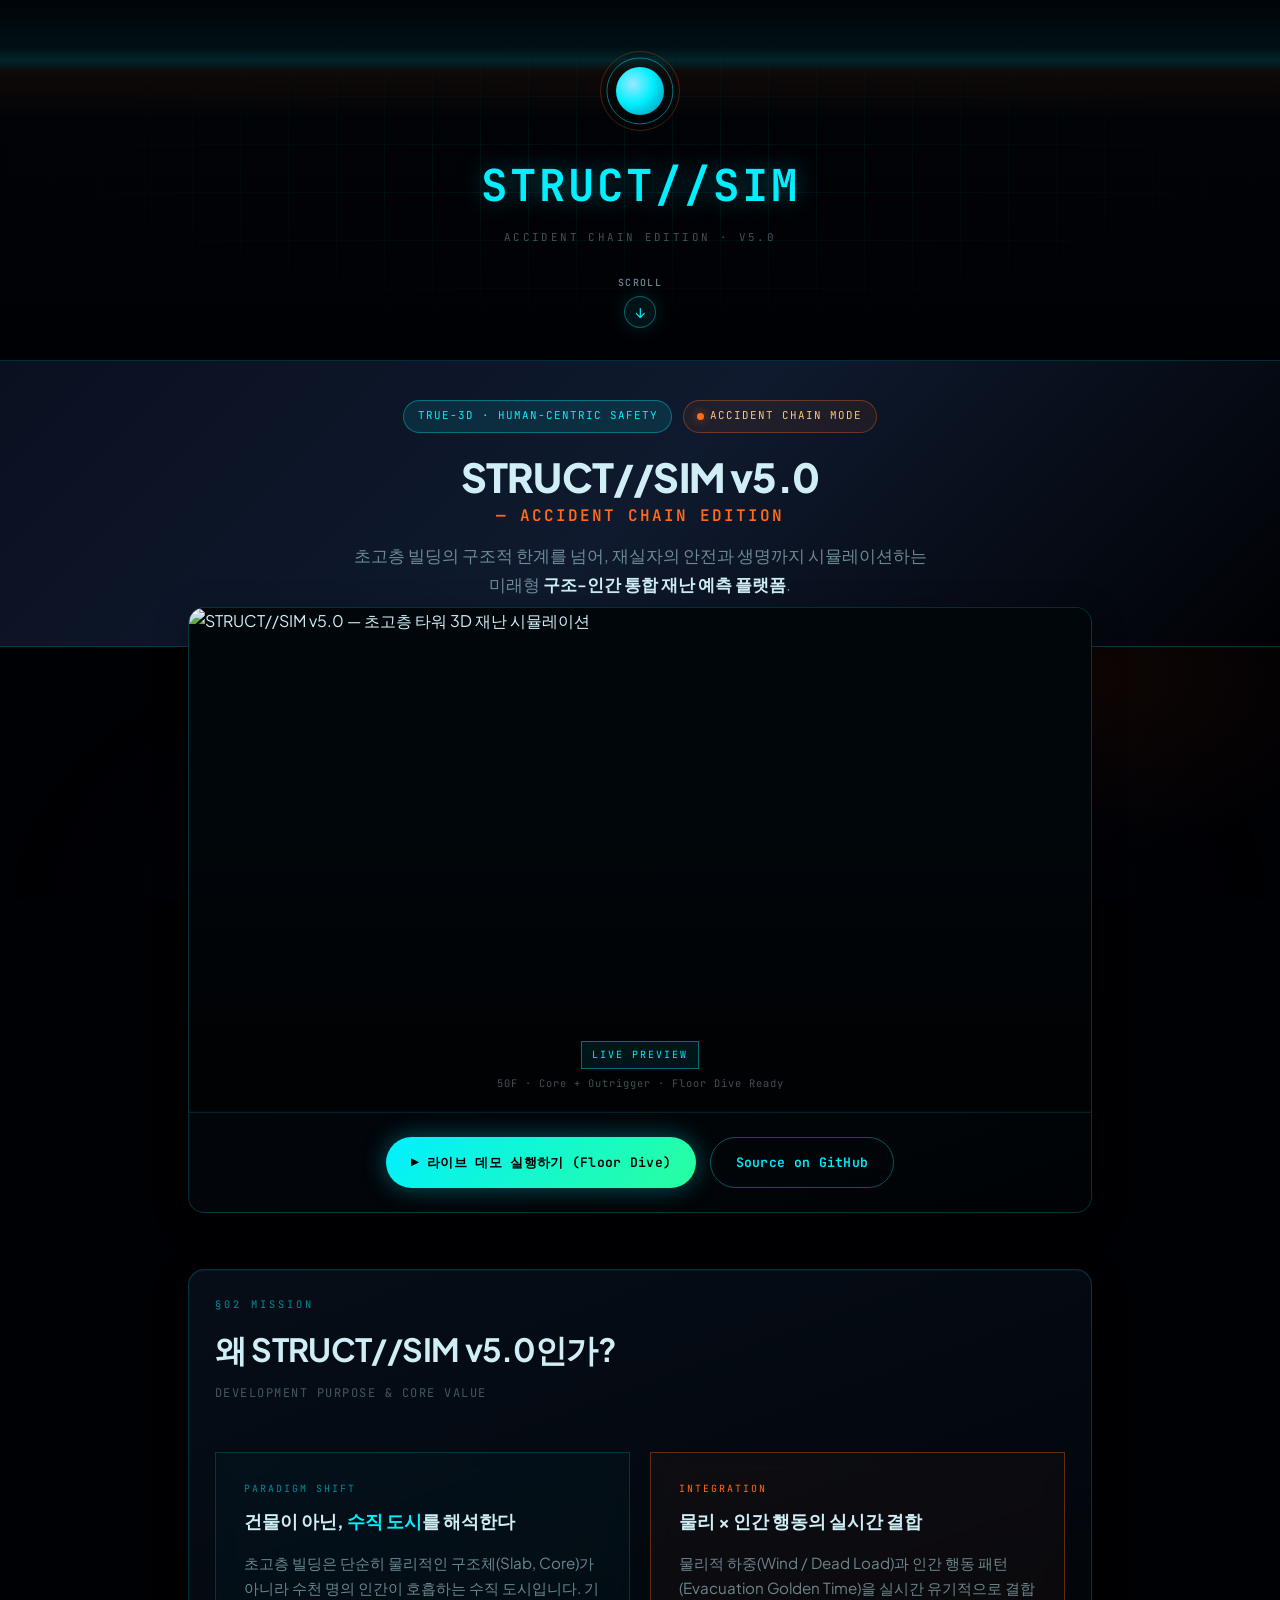
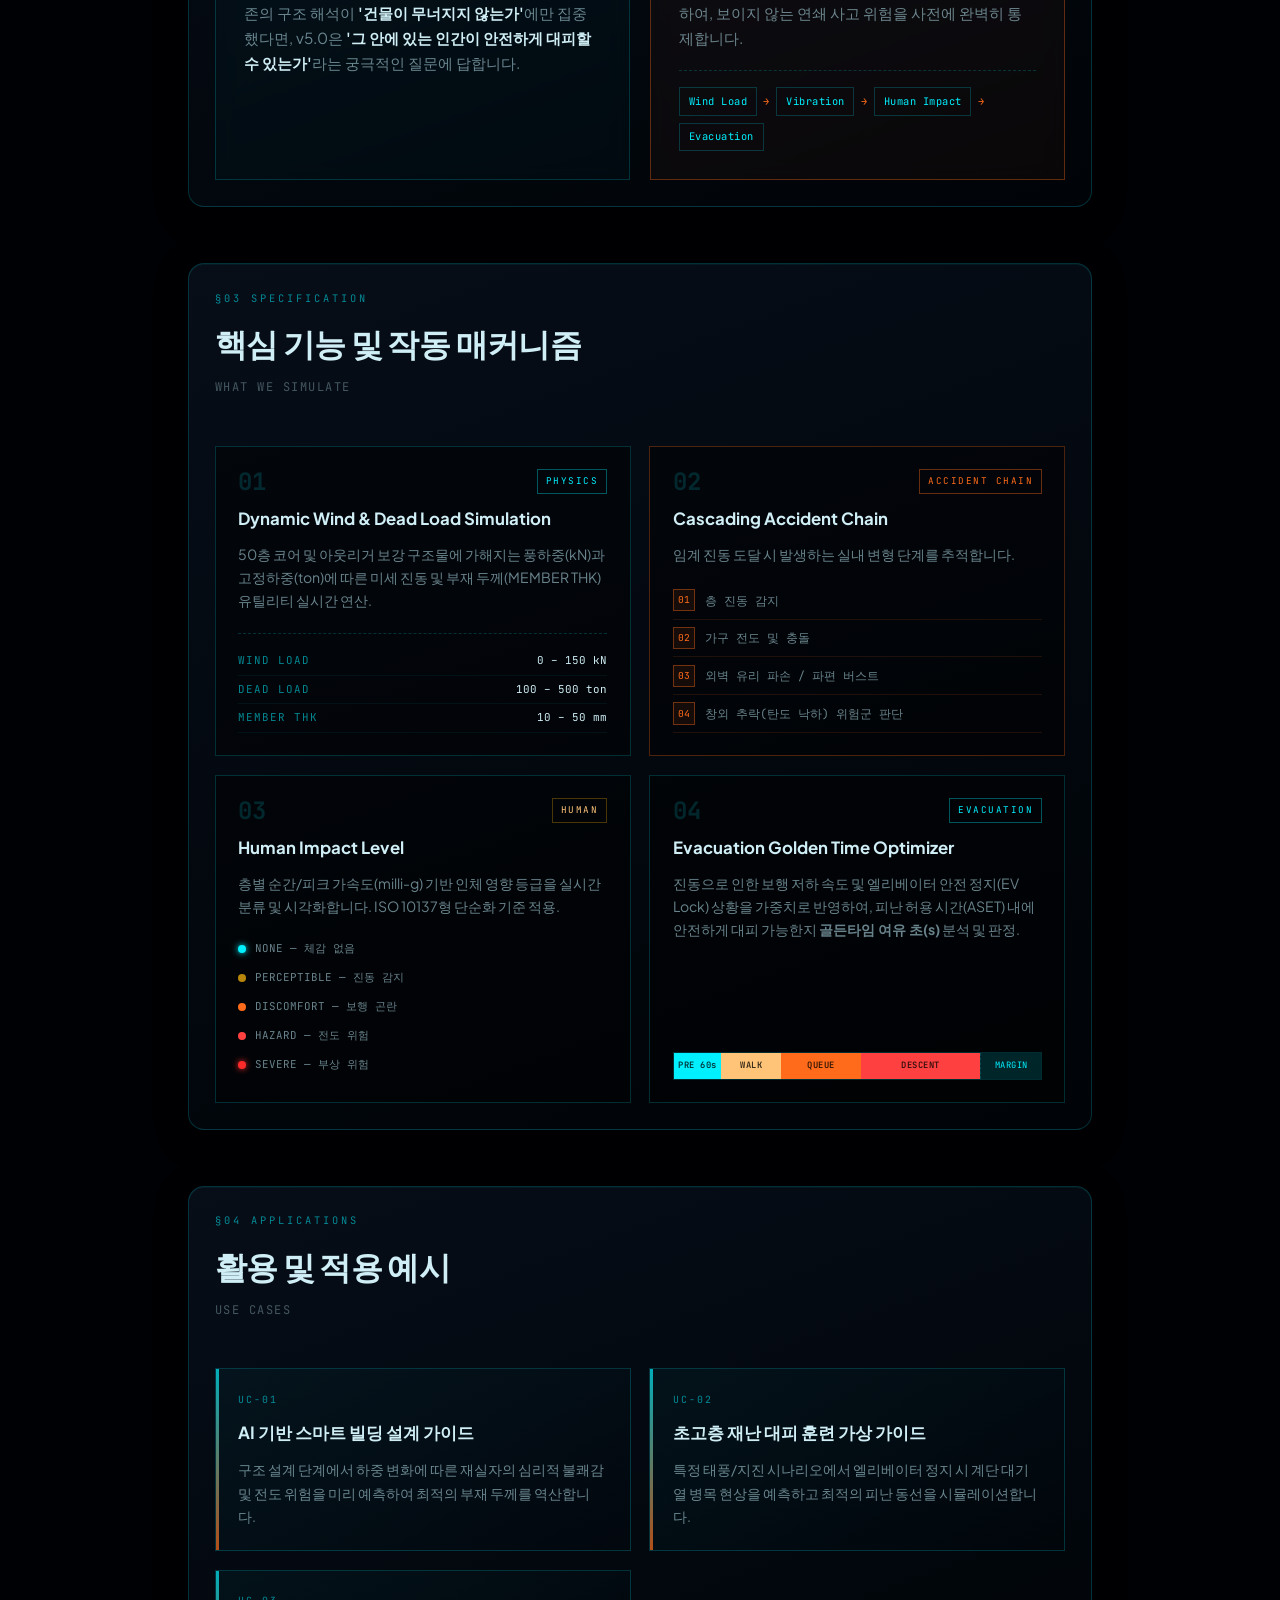
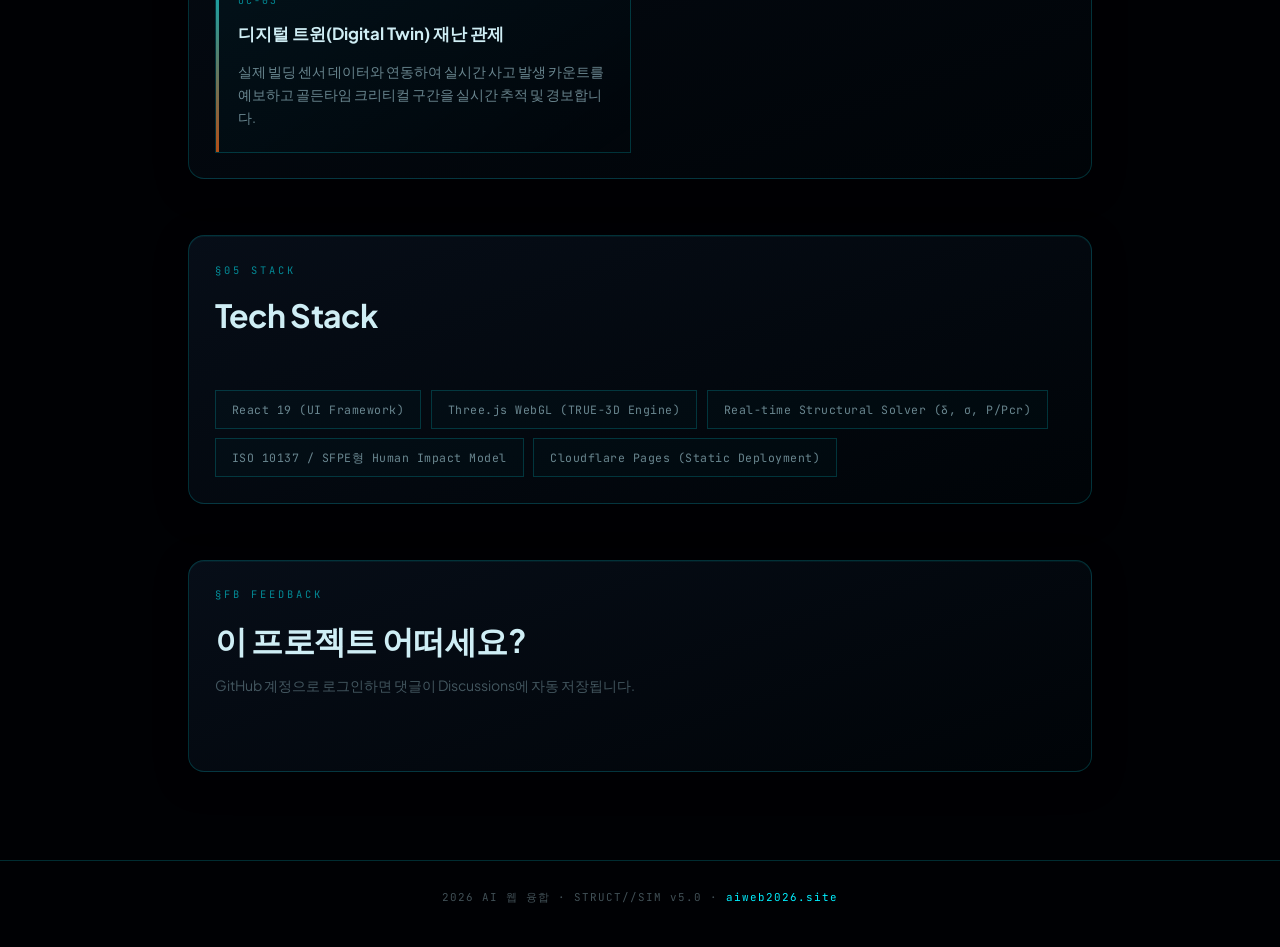
==== commit 848997d2: "fix: 기존 라이브 데모 레이아웃 복원 및 Giscus 연동 수정 Co-authored-by: Cursor <cursoragent@cursor.com>" ====
--- a/index.html
+++ b/index.html
@@ -14,306 +14,266 @@
   <div class="ambient" aria-hidden="true"></div>
   <div class="grid-bg" aria-hidden="true"></div>
 
-  <!-- ============ NAV ============ -->
-  <nav class="top-nav container animate-in" style="--delay: 0s">
-    <a class="nav-brand" href="#">
-      <span class="nav-brand-mark">STRUCT//SIM</span>
-      <span class="nav-brand-ver">v5.0</span>
+  <!-- ============ INTRO SPLASH (기존 라이브 데모 양식) ============ -->
+  <div class="hero-intro animate-in" style="--delay: 0s">
+    <div class="intro-scan-sweep" aria-hidden="true"></div>
+    <div class="intro-grid" aria-hidden="true"></div>
+    <div class="intro-orb-wrap" aria-hidden="true">
+      <span class="intro-orb"></span>
+      <span class="intro-orb-ring"></span>
+      <span class="intro-orb-ring intro-orb-ring--outer"></span>
+    </div>
+    <span class="intro-badge">STRUCT//SIM</span>
+    <p class="intro-eyebrow">Accident Chain Edition · v5.0</p>
+    <a href="#demo-card" class="scroll-hint" aria-label="데모로 스크롤">
+      <span class="scroll-hint-label">Scroll</span>
+      <span class="scroll-arrow" aria-hidden="true">↓</span>
     </a>
-    <div class="nav-links">
-      <a href="#mission">Mission</a>
-      <a href="#features">Spec</a>
-      <a href="#use-cases">Use Cases</a>
-      <a class="nav-cta" href="demo.html" data-demo-link>Floor Dive</a>
-    </div>
-  </nav>
-
-  <!-- ============ [1] HERO ============ -->
-  <header class="hero" id="top">
-    <div class="hero-visual animate-in" style="--delay: 0.05s" aria-hidden="true">
-      <div class="tower-silhouette">
-        <div class="tower-core"></div>
-        <div class="tower-floor" style="--f: 1"></div>
-        <div class="tower-floor" style="--f: 2"></div>
-        <div class="tower-floor" style="--f: 3"></div>
-        <div class="tower-floor" style="--f: 4"></div>
-        <div class="tower-floor" style="--f: 5"></div>
-        <div class="tower-floor" style="--f: 6"></div>
-        <div class="tower-floor" style="--f: 7"></div>
-        <div class="tower-floor" style="--f: 8"></div>
-        <div class="tower-beacon"></div>
-        <div class="tower-scan"></div>
-      </div>
-      <div class="hero-radar"></div>
-    </div>
-
+  </div>
+
+  <!-- ============ HERO TITLE ============ -->
+  <header class="hero">
     <div class="hero-inner container">
       <div class="hero-meta animate-in" style="--delay: 0.1s">
-        <span class="pill pill-cyan">TRUE-3D · HUMAN-CENTRIC SAFETY</span>
-        <span class="pill pill-amber"><span class="pulse-dot"></span>ACCIDENT CHAIN MODE</span>
-      </div>
-
-      <p class="hero-eyebrow animate-in" style="--delay: 0.15s">STRUCTURAL · HUMAN · INTEGRATED DISASTER FORECAST</p>
-
-      <h1 class="hero-title animate-in" style="--delay: 0.2s">
-        STRUCT//SIM <span class="title-accent">v5.0</span>
+        <span class="hero-pill">TRUE-3D · HUMAN-CENTRIC SAFETY</span>
+        <span class="hero-status"><span class="status-dot"></span>ACCIDENT CHAIN MODE</span>
+      </div>
+      <h1 class="animate-in" style="--delay: 0.2s">
+        STRUCT//SIM v5.0
         <span class="title-sub">— ACCIDENT CHAIN EDITION</span>
       </h1>
-
-      <p class="hero-tagline animate-in" style="--delay: 0.35s">
+      <p class="tagline animate-in" style="--delay: 0.35s">
         초고층 빌딩의 구조적 한계를 넘어, 재실자의 안전과 생명까지 시뮬레이션하는<br class="hide-mobile" />
         미래형 <strong>구조-인간 통합 재난 예측 플랫폼</strong>.
       </p>
-
-      <div class="hero-metrics animate-in" style="--delay: 0.45s">
-        <div class="metric"><strong>50F</strong><span>Core + Outrigger</span></div>
-        <div class="metric"><strong>milli-g</strong><span>ISO 10137 Grade</span></div>
-        <div class="metric"><strong>RSET</strong><span>Golden Time</span></div>
-        <div class="metric"><strong>×40</strong><span>Exaggeration</span></div>
-      </div>
-
-      <div class="hero-cta animate-in" style="--delay: 0.55s">
-        <a class="btn-primary" href="demo.html" data-demo-link>
-          <span class="btn-icon" aria-hidden="true">▶</span>
-          라이브 데모 실행하기 (Floor Dive)
+    </div>
+  </header>
+
+  <main id="main-content" class="container dashboard">
+
+    <!-- ============ 데모 카드: 건물 이미지 + Live Demo ============ -->
+    <section class="panel demo-card animate-in" id="demo-card" style="--delay: 0.45s">
+      <div class="hero-shot-wrap">
+        <img
+          class="screenshot hero-shot"
+          src="hero-building.jpg"
+          alt="STRUCT//SIM v5.0 — 초고층 타워 3D 재난 시뮬레이션"
+          width="1280"
+          height="720"
+          loading="eager"
+        />
+        <div class="hero-shot-overlay" aria-hidden="true">
+          <span class="shot-badge">LIVE PREVIEW</span>
+          <span class="shot-label">50F · Core + Outrigger · Floor Dive Ready</span>
+        </div>
+      </div>
+
+      <div class="cta">
+        <a class="btn btn-primary" href="demo.html" data-demo-link>
+          ▶ 라이브 데모 실행하기 (Floor Dive)
         </a>
-        <a class="btn-secondary" href="https://github.com/youngwoo28/aiweb2026" target="_blank" rel="noopener">
+        <a class="btn btn-secondary" href="https://github.com/youngwoo28/aiweb2026" target="_blank" rel="noopener">
           Source on GitHub
         </a>
       </div>
-
-      <a href="#mission" class="scroll-hint animate-in" style="--delay: 0.7s" aria-label="본문으로 스크롤">
-        <span>Scroll</span>
-        <span class="scroll-arrow">↓</span>
-      </a>
-    </div>
-  </header>
-
-  <main id="main-content">
+    </section>
 
     <!-- ============ [2] MISSION ============ -->
-    <section class="section mission" id="mission">
-      <div class="container">
-        <div class="section-head animate-in">
-          <span class="section-id">§02 MISSION</span>
-          <h2>왜 STRUCT//SIM v5.0인가?</h2>
-          <p class="section-lead">Development Purpose &amp; Core Value</p>
-        </div>
-
-        <div class="mission-grid">
-          <article class="mission-card animate-in" style="--delay: 0.1s">
-            <span class="card-label">PARADIGM SHIFT</span>
-            <h3>건물이 아닌, <em>수직 도시</em>를 해석한다</h3>
-            <p>
-              초고층 빌딩은 단순히 물리적인 구조체(Slab, Core)가 아니라 수천 명의 인간이 호흡하는 수직 도시입니다.
-              기존의 구조 해석이 <strong>'건물이 무너지지 않는가'</strong>에만 집중했다면,
-              v5.0은 <strong>'그 안에 있는 인간이 안전하게 대피할 수 있는가'</strong>라는 궁극적인 질문에 답합니다.
-            </p>
-          </article>
-
-          <article class="mission-card mission-card--accent animate-in" style="--delay: 0.2s">
-            <span class="card-label">INTEGRATION</span>
-            <h3>물리 × 인간 행동의 실시간 결합</h3>
-            <p>
-              물리적 하중(Wind / Dead Load)과 인간 행동 패턴(Evacuation Golden Time)을
-              실시간 유기적으로 결합하여, 보이지 않는 연쇄 사고 위험을 사전에 완벽히 통제합니다.
-            </p>
-            <div class="mission-chain">
-              <span>Wind Load</span>
-              <span class="chain-arrow">→</span>
-              <span>Vibration</span>
-              <span class="chain-arrow">→</span>
-              <span>Human Impact</span>
-              <span class="chain-arrow">→</span>
-              <span>Evacuation</span>
-            </div>
-          </article>
-        </div>
+    <section class="panel section mission" id="mission">
+      <div class="section-head animate-in">
+        <span class="section-id">§02 MISSION</span>
+        <h2>왜 STRUCT//SIM v5.0인가?</h2>
+        <p class="section-lead">Development Purpose &amp; Core Value</p>
+      </div>
+
+      <div class="mission-grid">
+        <article class="mission-card animate-in" style="--delay: 0.1s">
+          <span class="card-label">PARADIGM SHIFT</span>
+          <h3>건물이 아닌, <em>수직 도시</em>를 해석한다</h3>
+          <p>
+            초고층 빌딩은 단순히 물리적인 구조체(Slab, Core)가 아니라 수천 명의 인간이 호흡하는 수직 도시입니다.
+            기존의 구조 해석이 <strong>'건물이 무너지지 않는가'</strong>에만 집중했다면,
+            v5.0은 <strong>'그 안에 있는 인간이 안전하게 대피할 수 있는가'</strong>라는 궁극적인 질문에 답합니다.
+          </p>
+        </article>
+
+        <article class="mission-card mission-card--accent animate-in" style="--delay: 0.2s">
+          <span class="card-label">INTEGRATION</span>
+          <h3>물리 × 인간 행동의 실시간 결합</h3>
+          <p>
+            물리적 하중(Wind / Dead Load)과 인간 행동 패턴(Evacuation Golden Time)을
+            실시간 유기적으로 결합하여, 보이지 않는 연쇄 사고 위험을 사전에 완벽히 통제합니다.
+          </p>
+          <div class="mission-chain">
+            <span>Wind Load</span>
+            <span class="chain-arrow">→</span>
+            <span>Vibration</span>
+            <span class="chain-arrow">→</span>
+            <span>Human Impact</span>
+            <span class="chain-arrow">→</span>
+            <span>Evacuation</span>
+          </div>
+        </article>
       </div>
     </section>
 
     <!-- ============ [3] FEATURES ============ -->
-    <section class="section features" id="features">
-      <div class="container">
-        <div class="section-head animate-in">
-          <span class="section-id">§03 SPECIFICATION</span>
-          <h2>핵심 기능 및 작동 매커니즘</h2>
-          <p class="section-lead">What We Simulate</p>
-        </div>
-
-        <div class="spec-grid">
-          <article class="spec-card animate-in" style="--delay: 0.05s">
-            <header class="spec-head">
-              <span class="spec-index">01</span>
-              <span class="spec-tag spec-tag-cyan">PHYSICS</span>
-            </header>
-            <h3>Dynamic Wind &amp; Dead Load Simulation</h3>
-            <p>
-              50층 코어 및 아웃리거 보강 구조물에 가해지는 풍하중(kN)과 고정하중(ton)에 따른
-              미세 진동 및 부재 두께(MEMBER THK) 유틸리티 실시간 연산.
-            </p>
-            <dl class="spec-params">
-              <div><dt>WIND LOAD</dt><dd>0 – 150 kN</dd></div>
-              <div><dt>DEAD LOAD</dt><dd>100 – 500 ton</dd></div>
-              <div><dt>MEMBER THK</dt><dd>10 – 50 mm</dd></div>
-            </dl>
-          </article>
-
-          <article class="spec-card spec-card--warn animate-in" style="--delay: 0.1s">
-            <header class="spec-head">
-              <span class="spec-index">02</span>
-              <span class="spec-tag spec-tag-orange">ACCIDENT CHAIN</span>
-            </header>
-            <h3>Cascading Accident Chain</h3>
-            <p>
-              임계 진동 도달 시 발생하는 실내 변형 단계를 추적합니다.
-            </p>
-            <ol class="chain-steps">
-              <li><span class="step-num">01</span>층 진동 감지</li>
-              <li><span class="step-num">02</span>가구 전도 및 충돌</li>
-              <li><span class="step-num">03</span>외벽 유리 파손 / 파편 버스트</li>
-              <li><span class="step-num">04</span>창외 추락(탄도 낙하) 위험군 판단</li>
-            </ol>
-          </article>
-
-          <article class="spec-card animate-in" style="--delay: 0.15s">
-            <header class="spec-head">
-              <span class="spec-index">03</span>
-              <span class="spec-tag spec-tag-amber">HUMAN</span>
-            </header>
-            <h3>Human Impact Level</h3>
-            <p>
-              층별 순간/피크 가속도(milli-g) 기반 인체 영향 등급을 실시간 분류 및 시각화합니다.
-              ISO 10137형 단순화 기준 적용.
-            </p>
-            <ul class="grade-list">
-              <li><span class="grade-dot grade-none"></span>NONE — 체감 없음</li>
-              <li><span class="grade-dot grade-percept"></span>PERCEPTIBLE — 진동 감지</li>
-              <li><span class="grade-dot grade-discomfort"></span>DISCOMFORT — 보행 곤란</li>
-              <li><span class="grade-dot grade-hazard"></span>HAZARD — 전도 위험</li>
-              <li><span class="grade-dot grade-severe"></span>SEVERE — 부상 위험</li>
-            </ul>
-          </article>
-
-          <article class="spec-card animate-in" style="--delay: 0.2s">
-            <header class="spec-head">
-              <span class="spec-index">04</span>
-              <span class="spec-tag spec-tag-cyan">EVACUATION</span>
-            </header>
-            <h3>Evacuation Golden Time Optimizer</h3>
-            <p>
-              진동으로 인한 보행 저하 속도 및 엘리베이터 안전 정지(EV Lock) 상황을 가중치로 반영하여,
-              피난 허용 시간(ASET) 내에 안전하게 대피 가능한지 <strong>골든타임 여유 초(s)</strong> 분석 및 판정.
-            </p>
-            <div class="rset-bar" aria-hidden="true">
-              <div class="rset-segment rset-pre">PRE 60s</div>
-              <div class="rset-segment rset-walk">WALK</div>
-              <div class="rset-segment rset-queue">QUEUE</div>
-              <div class="rset-segment rset-descent">DESCENT</div>
-              <div class="rset-margin">MARGIN</div>
-            </div>
-          </article>
-        </div>
+    <section class="panel section features" id="features">
+      <div class="section-head animate-in">
+        <span class="section-id">§03 SPECIFICATION</span>
+        <h2>핵심 기능 및 작동 매커니즘</h2>
+        <p class="section-lead">What We Simulate</p>
+      </div>
+
+      <div class="spec-grid">
+        <article class="spec-card animate-in" style="--delay: 0.05s">
+          <header class="spec-head">
+            <span class="spec-index">01</span>
+            <span class="spec-tag spec-tag-cyan">PHYSICS</span>
+          </header>
+          <h3>Dynamic Wind &amp; Dead Load Simulation</h3>
+          <p>
+            50층 코어 및 아웃리거 보강 구조물에 가해지는 풍하중(kN)과 고정하중(ton)에 따른
+            미세 진동 및 부재 두께(MEMBER THK) 유틸리티 실시간 연산.
+          </p>
+          <dl class="spec-params">
+            <div><dt>WIND LOAD</dt><dd>0 – 150 kN</dd></div>
+            <div><dt>DEAD LOAD</dt><dd>100 – 500 ton</dd></div>
+            <div><dt>MEMBER THK</dt><dd>10 – 50 mm</dd></div>
+          </dl>
+        </article>
+
+        <article class="spec-card spec-card--warn animate-in" style="--delay: 0.1s">
+          <header class="spec-head">
+            <span class="spec-index">02</span>
+            <span class="spec-tag spec-tag-orange">ACCIDENT CHAIN</span>
+          </header>
+          <h3>Cascading Accident Chain</h3>
+          <p>임계 진동 도달 시 발생하는 실내 변형 단계를 추적합니다.</p>
+          <ol class="chain-steps">
+            <li><span class="step-num">01</span>층 진동 감지</li>
+            <li><span class="step-num">02</span>가구 전도 및 충돌</li>
+            <li><span class="step-num">03</span>외벽 유리 파손 / 파편 버스트</li>
+            <li><span class="step-num">04</span>창외 추락(탄도 낙하) 위험군 판단</li>
+          </ol>
+        </article>
+
+        <article class="spec-card animate-in" style="--delay: 0.15s">
+          <header class="spec-head">
+            <span class="spec-index">03</span>
+            <span class="spec-tag spec-tag-amber">HUMAN</span>
+          </header>
+          <h3>Human Impact Level</h3>
+          <p>
+            층별 순간/피크 가속도(milli-g) 기반 인체 영향 등급을 실시간 분류 및 시각화합니다.
+            ISO 10137형 단순화 기준 적용.
+          </p>
+          <ul class="grade-list">
+            <li><span class="grade-dot grade-none"></span>NONE — 체감 없음</li>
+            <li><span class="grade-dot grade-percept"></span>PERCEPTIBLE — 진동 감지</li>
+            <li><span class="grade-dot grade-discomfort"></span>DISCOMFORT — 보행 곤란</li>
+            <li><span class="grade-dot grade-hazard"></span>HAZARD — 전도 위험</li>
+            <li><span class="grade-dot grade-severe"></span>SEVERE — 부상 위험</li>
+          </ul>
+        </article>
+
+        <article class="spec-card animate-in" style="--delay: 0.2s">
+          <header class="spec-head">
+            <span class="spec-index">04</span>
+            <span class="spec-tag spec-tag-cyan">EVACUATION</span>
+          </header>
+          <h3>Evacuation Golden Time Optimizer</h3>
+          <p>
+            진동으로 인한 보행 저하 속도 및 엘리베이터 안전 정지(EV Lock) 상황을 가중치로 반영하여,
+            피난 허용 시간(ASET) 내에 안전하게 대피 가능한지 <strong>골든타임 여유 초(s)</strong> 분석 및 판정.
+          </p>
+          <div class="rset-bar" aria-hidden="true">
+            <div class="rset-segment rset-pre">PRE 60s</div>
+            <div class="rset-segment rset-walk">WALK</div>
+            <div class="rset-segment rset-queue">QUEUE</div>
+            <div class="rset-segment rset-descent">DESCENT</div>
+            <div class="rset-margin">MARGIN</div>
+          </div>
+        </article>
       </div>
     </section>
 
     <!-- ============ [4] USE CASES ============ -->
-    <section class="section use-cases" id="use-cases">
-      <div class="container">
-        <div class="section-head animate-in">
-          <span class="section-id">§04 APPLICATIONS</span>
-          <h2>활용 및 적용 예시</h2>
-          <p class="section-lead">Use Cases</p>
-        </div>
-
-        <div class="cases-grid">
-          <article class="case-card animate-in" style="--delay: 0.05s">
-            <span class="case-num">UC-01</span>
-            <h3>AI 기반 스마트 빌딩 설계 가이드</h3>
-            <p>
-              구조 설계 단계에서 하중 변화에 따른 재실자의 심리적 불쾌감 및 전도 위험을 미리 예측하여
-              최적의 부재 두께를 역산합니다.
-            </p>
-          </article>
-
-          <article class="case-card animate-in" style="--delay: 0.1s">
-            <span class="case-num">UC-02</span>
-            <h3>초고층 재난 대피 훈련 가상 가이드</h3>
-            <p>
-              특정 태풍/지진 시나리오에서 엘리베이터 정지 시 계단 대기열 병목 현상을 예측하고
-              최적의 피난 동선을 시뮬레이션합니다.
-            </p>
-          </article>
-
-          <article class="case-card animate-in" style="--delay: 0.15s">
-            <span class="case-num">UC-03</span>
-            <h3>디지털 트윈(Digital Twin) 재난 관제</h3>
-            <p>
-              실제 빌딩 센서 데이터와 연동하여 실시간 사고 발생 카운트를 예보하고
-              골든타임 크리티컬 구간을 실시간 추적 및 경보합니다.
-            </p>
-          </article>
-        </div>
+    <section class="panel section use-cases" id="use-cases">
+      <div class="section-head animate-in">
+        <span class="section-id">§04 APPLICATIONS</span>
+        <h2>활용 및 적용 예시</h2>
+        <p class="section-lead">Use Cases</p>
+      </div>
+
+      <div class="cases-grid">
+        <article class="case-card animate-in" style="--delay: 0.05s">
+          <span class="case-num">UC-01</span>
+          <h3>AI 기반 스마트 빌딩 설계 가이드</h3>
+          <p>
+            구조 설계 단계에서 하중 변화에 따른 재실자의 심리적 불쾌감 및 전도 위험을 미리 예측하여
+            최적의 부재 두께를 역산합니다.
+          </p>
+        </article>
+
+        <article class="case-card animate-in" style="--delay: 0.1s">
+          <span class="case-num">UC-02</span>
+          <h3>초고층 재난 대피 훈련 가상 가이드</h3>
+          <p>
+            특정 태풍/지진 시나리오에서 엘리베이터 정지 시 계단 대기열 병목 현상을 예측하고
+            최적의 피난 동선을 시뮬레이션합니다.
+          </p>
+        </article>
+
+        <article class="case-card animate-in" style="--delay: 0.15s">
+          <span class="case-num">UC-03</span>
+          <h3>디지털 트윈(Digital Twin) 재난 관제</h3>
+          <p>
+            실제 빌딩 센서 데이터와 연동하여 실시간 사고 발생 카운트를 예보하고
+            골든타임 크리티컬 구간을 실시간 추적 및 경보합니다.
+          </p>
+        </article>
       </div>
     </section>
 
     <!-- ============ TECH STACK ============ -->
-    <section class="section stack" id="stack">
-      <div class="container">
-        <div class="section-head animate-in">
-          <span class="section-id">§05 STACK</span>
-          <h2>Tech Stack</h2>
-        </div>
-        <ul class="stack-list animate-in" style="--delay: 0.1s">
-          <li>React 19 (UI Framework)</li>
-          <li>Three.js WebGL (TRUE-3D Engine)</li>
-          <li>Real-time Structural Solver (δ, σ, P/Pcr)</li>
-          <li>ISO 10137 / SFPE형 Human Impact Model</li>
-          <li>Cloudflare Pages (Static Deployment)</li>
-        </ul>
-      </div>
-    </section>
-
-    <!-- ============ FINAL CTA ============ -->
-    <section class="section final-cta">
-      <div class="container animate-in">
-        <p class="final-eyebrow">READY FOR FLOOR DIVE?</p>
-        <h2>50층 타워 내부로 직접 진입하세요</h2>
-        <p class="final-desc">DRAG 회전 · PINCH 줌 · 층 탭 = FLOOR DIVE · EXAG ×40</p>
-        <a class="btn-primary btn-primary--lg" href="demo.html" data-demo-link>
-          <span class="btn-icon" aria-hidden="true">▶</span>
-          라이브 데모 실행하기 (Floor Dive)
-        </a>
-      </div>
+    <section class="panel section stack" id="stack">
+      <div class="section-head animate-in">
+        <span class="section-id">§05 STACK</span>
+        <h2>Tech Stack</h2>
+      </div>
+      <ul class="stack-list animate-in" style="--delay: 0.1s">
+        <li>React 19 (UI Framework)</li>
+        <li>Three.js WebGL (TRUE-3D Engine)</li>
+        <li>Real-time Structural Solver (δ, σ, P/Pcr)</li>
+        <li>ISO 10137 / SFPE형 Human Impact Model</li>
+        <li>Cloudflare Pages (Static Deployment)</li>
+      </ul>
     </section>
 
     <!-- ============ Giscus ============ -->
-    <section id="comments" class="section comments">
-      <div class="container">
-        <div class="section-head animate-in">
-          <span class="section-id">§FB FEEDBACK</span>
-          <h2>이 프로젝트 어떠세요?</h2>
-          <p class="section-lead">GitHub 계정으로 로그인하면 댓글이 Discussions에 저장됩니다.</p>
-        </div>
-        <div class="giscus-wrap animate-in" style="--delay: 0.1s">
-          <div class="giscus"></div>
-          <script src="https://giscus.app/client.js"
-            data-repo="youngwoo28/aiweb2026"
-            data-repo-id="<TODO: giscus.app에서 발급받은 repo-id 붙여넣기>"
-            data-category="Announcements"
-            data-category-id="<TODO: giscus.app에서 발급받은 category-id 붙여넣기>"
-            data-mapping="pathname"
-            data-strict="0"
-            data-reactions-enabled="1"
-            data-emit-metadata="0"
-            data-input-position="bottom"
-            data-theme="preferred_color_scheme"
-            data-lang="ko"
-            crossorigin="anonymous"
-            async>
-          </script>
-        </div>
-      </div>
+    <section id="comments" class="panel section comments">
+      <div class="section-head animate-in">
+        <span class="section-id">§FB FEEDBACK</span>
+        <h2>이 프로젝트 어떠세요?</h2>
+        <p class="section-lead comments-note">GitHub 계정으로 로그인하면 댓글이 Discussions에 자동 저장됩니다.</p>
+      </div>
+      <div class="giscus"></div>
+      <script src="https://giscus.app/client.js"
+        data-repo="youngwoo28/aiweb2026"
+        data-repo-id="R_kgDOSPzSpA"
+        data-category="Announcements"
+        data-category-id="DIC_kwDOSPzSpM4C79jl"
+        data-mapping="pathname"
+        data-strict="0"
+        data-reactions-enabled="1"
+        data-emit-metadata="0"
+        data-input-position="bottom"
+        data-theme="dark"
+        data-lang="ko"
+        crossorigin="anonymous"
+        async>
+      </script>
     </section>
   </main>
 
@@ -328,8 +288,7 @@
 
   <script>
   (function () {
-    var demoLinks = document.querySelectorAll('[data-demo-link]');
-    demoLinks.forEach(function (link) {
+    document.querySelectorAll('[data-demo-link]').forEach(function (link) {
       link.addEventListener('click', function (e) {
         if (e.metaKey || e.ctrlKey || e.shiftKey || e.altKey) return;
         e.preventDefault();
@@ -347,10 +306,10 @@
           observer.unobserve(entry.target);
         }
       });
-    }, { threshold: 0.12, rootMargin: '0px 0px -40px 0px' });
+    }, { threshold: 0.1, rootMargin: '0px 0px -30px 0px' });
 
     document.querySelectorAll('.animate-in').forEach(function (el) {
-      if (!el.closest('.hero')) observer.observe(el);
+      if (!el.classList.contains('hero-intro')) observer.observe(el);
     });
   })();
   </script>
--- a/style.css
+++ b/style.css
@@ -19,8 +19,10 @@
   --font-sans: 'Plus Jakarta Sans', 'Apple SD Gothic Neo', 'Segoe UI', system-ui, sans-serif;
   --font-mono: 'JetBrains Mono', 'SF Mono', 'Consolas', ui-monospace, monospace;
 
-  --container-max: 1140px;
-  --section-gap: clamp(4rem, 3rem + 4vw, 6.5rem);
+  --container-max: 960px;
+  --section-gap: clamp(2.5rem, 2rem + 2vw, 3.5rem);
+  --radius: 16px;
+  --glass-border: rgba(0, 240, 255, 0.12);
 }
 
 *, *::before, *::after { box-sizing: border-box; }
@@ -95,21 +97,32 @@
   50% { opacity: 0.5; box-shadow: 0 0 12px var(--orange); }
 }
 
-@keyframes towerScan {
-  0% { top: 0; opacity: 0; }
-  10% { opacity: 0.8; }
-  90% { opacity: 0.8; }
-  100% { top: 100%; opacity: 0; }
-}
-
-@keyframes beaconBlink {
-  0%, 100% { opacity: 0.4; }
-  50% { opacity: 1; }
-}
-
-@keyframes radarSpin {
+@keyframes introSweep {
+  0% { transform: translateY(-100%); opacity: 0; }
+  15% { opacity: 0.7; }
+  85% { opacity: 0.7; }
+  100% { transform: translateY(100vh); opacity: 0; }
+}
+
+@keyframes orbPulse {
+  0%, 100% {
+    transform: translate(-50%, -50%) scale(1);
+    box-shadow: 0 0 40px rgba(0, 240, 255, 0.4), 0 0 80px rgba(255, 107, 26, 0.15);
+  }
+  50% {
+    transform: translate(-50%, -50%) scale(1.06);
+    box-shadow: 0 0 60px rgba(0, 240, 255, 0.55), 0 0 100px rgba(255, 107, 26, 0.25);
+  }
+}
+
+@keyframes orbRingSpin {
   from { transform: translate(-50%, -50%) rotate(0deg); }
   to { transform: translate(-50%, -50%) rotate(360deg); }
+}
+
+@keyframes pulse {
+  0%, 100% { opacity: 1; }
+  50% { opacity: 0.45; }
 }
 
 .animate-in {
@@ -123,332 +136,339 @@
   animation-delay: var(--delay, 0s);
 }
 
-/* ============ NAV ============ */
-.top-nav {
-  display: flex;
-  align-items: center;
-  justify-content: space-between;
-  padding-top: 1.25rem;
-  padding-bottom: 0.5rem;
-  gap: 1rem;
-}
-
-.nav-brand {
-  display: flex;
-  align-items: baseline;
-  gap: 0.5rem;
-  text-decoration: none;
-  font-family: var(--font-mono);
-}
-
-.nav-brand-mark {
-  font-size: 0.8rem;
-  font-weight: 600;
-  letter-spacing: 2px;
-  color: var(--cyan);
-  text-shadow: 0 0 10px var(--cyan-glow);
-}
-
-.nav-brand-ver {
-  font-size: 0.65rem;
-  color: var(--orange);
-  letter-spacing: 1px;
-}
-
-.nav-links {
-  display: flex;
-  align-items: center;
-  gap: clamp(0.75rem, 2vw, 1.5rem);
-}
-
-.nav-links a {
-  font-family: var(--font-mono);
-  font-size: 0.7rem;
-  letter-spacing: 1.2px;
-  color: var(--muted);
-  text-decoration: none;
-  text-transform: uppercase;
-  transition: color 0.2s;
-}
-
-.nav-links a:hover { color: var(--cyan); }
-
-.nav-cta {
-  padding: 0.45rem 0.85rem !important;
-  border: 1px solid var(--border-strong) !important;
-  color: var(--cyan) !important;
-  background: rgba(0, 240, 255, 0.06);
-}
-
-.nav-cta:hover {
-  background: rgba(0, 240, 255, 0.12) !important;
-  box-shadow: 0 0 16px var(--cyan-glow);
-}
-
-@media (max-width: 640px) {
-  .nav-links a:not(.nav-cta) { display: none; }
-}
-
-/* ============ HERO ============ */
-.hero {
+/* ============ INTRO SPLASH ============ */
+.hero-intro {
   position: relative;
   z-index: 1;
-  min-height: min(92vh, 900px);
   display: flex;
   flex-direction: column;
-  padding-bottom: 3rem;
+  align-items: center;
+  justify-content: center;
+  min-height: clamp(16rem, 38vh, 24rem);
+  padding: clamp(2rem, 4vw, 3.5rem) 1.5rem 2rem;
+  text-align: center;
+  overflow: hidden;
+  background: linear-gradient(180deg, #010408 0%, #000104 100%);
   border-bottom: 1px solid var(--border);
-  overflow: hidden;
-}
-
-.hero::after {
-  content: "";
+}
+
+.intro-scan-sweep {
   position: absolute;
-  bottom: 0;
   left: 0;
   right: 0;
-  height: 1px;
-  background: linear-gradient(90deg, transparent, var(--cyan), var(--orange), transparent);
-  opacity: 0.6;
-}
-
-.hero-visual {
+  top: 0;
+  height: 120px;
+  background: linear-gradient(
+    180deg,
+    transparent,
+    rgba(0, 240, 255, 0.05) 40%,
+    rgba(0, 240, 255, 0.14) 50%,
+    rgba(255, 107, 26, 0.06) 60%,
+    transparent
+  );
+  animation: introSweep 4s ease-in-out infinite;
+  pointer-events: none;
+}
+
+.intro-grid {
   position: absolute;
   inset: 0;
+  background-image:
+    linear-gradient(rgba(0, 240, 255, 0.05) 1px, transparent 1px),
+    linear-gradient(90deg, rgba(0, 240, 255, 0.05) 1px, transparent 1px);
+  background-size: 48px 48px;
+  mask-image: radial-gradient(ellipse 70% 60% at 50% 50%, black 20%, transparent 75%);
   pointer-events: none;
-  overflow: hidden;
-}
-
-.tower-silhouette {
-  position: absolute;
-  right: clamp(5%, 10vw, 18%);
-  bottom: 8%;
-  width: clamp(80px, 12vw, 140px);
-  height: clamp(280px, 45vh, 480px);
-  display: flex;
-  flex-direction: column-reverse;
-  align-items: center;
-  opacity: 0.55;
-}
-
-.tower-core {
-  position: absolute;
-  left: 50%;
-  bottom: 0;
-  transform: translateX(-50%);
-  width: 18%;
-  height: 98%;
-  background: linear-gradient(180deg, rgba(0, 240, 255, 0.15), rgba(0, 240, 255, 0.03));
-  border: 1px solid rgba(0, 240, 255, 0.25);
-}
-
-.tower-floor {
-  position: relative;
-  width: calc(100% - var(--f) * 3%);
-  height: 11%;
-  margin-bottom: 1px;
-  border: 1px solid rgba(0, 240, 255, calc(0.15 + var(--f) * 0.02));
-  background: rgba(10, 26, 42, 0.5);
-  box-shadow: inset 0 0 12px rgba(0, 240, 255, 0.05);
-}
-
-.tower-beacon {
-  position: absolute;
-  top: -8px;
-  left: 50%;
-  transform: translateX(-50%);
-  width: 8px;
-  height: 8px;
-  border-radius: 50%;
-  background: var(--red);
-  box-shadow: 0 0 16px var(--red);
-  animation: beaconBlink 2.6s ease-in-out infinite;
-}
-
-.tower-scan {
-  position: absolute;
-  left: -20%;
-  right: -20%;
-  height: 3px;
-  background: linear-gradient(90deg, transparent, var(--cyan), transparent);
-  box-shadow: 0 0 20px var(--cyan);
-  animation: towerScan 5s linear infinite;
-}
-
-.hero-radar {
-  position: absolute;
-  top: 20%;
-  right: 8%;
-  width: 200px;
-  height: 200px;
-  border: 1px solid rgba(0, 240, 255, 0.12);
-  border-radius: 50%;
-  opacity: 0.35;
-}
-
-.hero-radar::before {
-  content: "";
+}
+
+.intro-orb-wrap {
+  position: relative;
+  width: 5rem;
+  height: 5rem;
+  margin-bottom: 1.1rem;
+  z-index: 1;
+}
+
+.intro-orb {
   position: absolute;
   top: 50%;
   left: 50%;
-  width: 50%;
-  height: 1px;
-  background: linear-gradient(90deg, var(--cyan), transparent);
-  transform-origin: left center;
-  animation: radarSpin 8s linear infinite;
+  transform: translate(-50%, -50%);
+  width: 3rem;
+  height: 3rem;
+  border-radius: 50%;
+  background: radial-gradient(circle at 35% 35%, #9be8ff, var(--cyan) 45%, #0088aa 100%);
+  animation: orbPulse 3s ease-in-out infinite;
+}
+
+.intro-orb-ring {
+  position: absolute;
+  top: 50%;
+  left: 50%;
+  width: 4.2rem;
+  height: 4.2rem;
+  border-radius: 50%;
+  border: 1px solid rgba(0, 240, 255, 0.45);
+  transform: translate(-50%, -50%);
+  animation: orbRingSpin 12s linear infinite;
+}
+
+.intro-orb-ring--outer {
+  width: 5rem;
+  height: 5rem;
+  border-color: rgba(255, 107, 26, 0.25);
+  animation-duration: 18s;
+  animation-direction: reverse;
+}
+
+.intro-badge {
+  position: relative;
+  z-index: 1;
+  margin-bottom: 0.45rem;
+  font-family: var(--font-mono);
+  font-size: clamp(1.75rem, 1.2rem + 2vw, 2.75rem);
+  font-weight: 700;
+  letter-spacing: 3px;
+  color: var(--cyan);
+  text-shadow: 0 0 24px var(--cyan-glow);
+}
+
+.intro-eyebrow {
+  position: relative;
+  z-index: 1;
+  margin: 0 0 1.75rem;
+  font-family: var(--font-mono);
+  font-size: 0.68rem;
+  letter-spacing: 0.22em;
+  text-transform: uppercase;
+  color: var(--muted-soft);
+}
+
+.scroll-hint {
+  position: relative;
+  z-index: 1;
+  display: flex;
+  flex-direction: column;
+  align-items: center;
+  gap: 0.35rem;
+  text-decoration: none;
+  color: var(--muted);
+  transition: color 0.25s;
+}
+
+.scroll-hint:hover { color: var(--cyan); }
+
+.scroll-hint-label {
+  font-family: var(--font-mono);
+  font-size: 0.62rem;
+  font-weight: 600;
+  letter-spacing: 0.14em;
+  text-transform: uppercase;
+}
+
+.scroll-arrow {
+  display: flex;
+  align-items: center;
+  justify-content: center;
+  width: 2rem;
+  height: 2rem;
+  border-radius: 50%;
+  font-size: 1rem;
+  color: var(--cyan);
+  background: rgba(0, 240, 255, 0.08);
+  border: 1px solid rgba(0, 240, 255, 0.35);
+  box-shadow: 0 0 20px rgba(0, 240, 255, 0.15);
+  animation: scrollBounce 2s ease-in-out infinite;
+}
+
+/* ============ HERO TITLE ============ */
+.hero {
+  position: relative;
+  z-index: 1;
+  background: linear-gradient(135deg, #0a1020, #0f1a2e, #000104);
+  border-bottom: 1px solid var(--border);
+  padding-bottom: clamp(2rem, 1.5rem + 2vw, 3rem);
 }
 
 .hero-inner {
-  flex: 1;
-  display: flex;
-  flex-direction: column;
+  text-align: center;
+  padding-top: clamp(1.5rem, 3vw, 2.5rem);
+}
+
+.hero-meta {
+  display: flex;
+  flex-wrap: wrap;
+  align-items: center;
   justify-content: center;
-  padding-top: 1rem;
-  max-width: 720px;
-}
-
-.hero-meta {
-  display: flex;
-  flex-wrap: wrap;
-  gap: 0.6rem;
+  gap: 0.65rem;
   margin-bottom: 1.25rem;
 }
 
-.pill {
+.hero-pill,
+.hero-status {
   display: inline-flex;
   align-items: center;
   gap: 0.4rem;
-  padding: 0.35rem 0.75rem;
-  font-family: var(--font-mono);
-  font-size: 0.62rem;
-  letter-spacing: 1.5px;
-  border: 1px solid var(--border);
-  background: var(--bg-panel);
-}
-
-.pill-cyan { color: var(--cyan); border-color: rgba(0, 240, 255, 0.3); }
-.pill-amber { color: var(--amber-bright); border-color: rgba(255, 107, 26, 0.35); }
-
-.pulse-dot {
-  width: 6px;
-  height: 6px;
+  padding: 0.4rem 0.85rem;
+  border-radius: 20px;
+  font-family: var(--font-mono);
+  font-size: 0.68rem;
+  letter-spacing: 1px;
+}
+
+.hero-pill {
+  background: rgba(0, 240, 255, 0.1);
+  border: 1px solid rgba(0, 240, 255, 0.35);
+  color: var(--cyan);
+}
+
+.hero-status {
+  background: rgba(255, 107, 26, 0.08);
+  border: 1px solid rgba(255, 107, 26, 0.35);
+  color: var(--amber-bright);
+}
+
+.status-dot {
+  width: 7px;
+  height: 7px;
   border-radius: 50%;
   background: var(--orange);
-  animation: pulseDot 1.8s ease-in-out infinite;
-}
-
-.hero-eyebrow {
-  margin: 0 0 0.75rem;
-  font-family: var(--font-mono);
-  font-size: 0.68rem;
-  letter-spacing: 3px;
-  color: var(--muted-soft);
-}
-
-.hero-title {
-  margin: 0 0 1.25rem;
-  font-size: clamp(1.85rem, 1.2rem + 3vw, 3rem);
+  box-shadow: 0 0 10px rgba(255, 107, 26, 0.6);
+  animation: pulse 2s ease-in-out infinite;
+}
+
+.hero h1 {
+  margin: 0 0 1rem;
+  font-size: clamp(1.65rem, 1.1rem + 2.5vw, 2.5rem);
   font-weight: 800;
-  line-height: 1.15;
   letter-spacing: -0.02em;
-}
-
-.title-accent {
-  color: var(--cyan);
-  text-shadow: 0 0 24px var(--cyan-glow);
+  line-height: 1.2;
 }
 
 .title-sub {
   display: block;
   margin-top: 0.35rem;
-  font-size: clamp(0.85rem, 0.6rem + 1.2vw, 1.15rem);
+  font-family: var(--font-mono);
+  font-size: clamp(0.75rem, 0.55rem + 0.8vw, 1rem);
   font-weight: 600;
   letter-spacing: 2px;
   color: var(--orange);
-  font-family: var(--font-mono);
-}
-
-.hero-tagline {
-  margin: 0 0 1.75rem;
-  font-size: clamp(0.95rem, 0.85rem + 0.5vw, 1.1rem);
+}
+
+.tagline {
+  margin: 0 auto;
+  max-width: 38em;
+  font-size: clamp(0.95rem, 0.85rem + 0.4vw, 1.08rem);
   color: var(--muted);
-  max-width: 38em;
-}
-
-.hero-tagline strong { color: var(--ink); font-weight: 600; }
-
-.hero-metrics {
-  display: flex;
-  flex-wrap: wrap;
-  gap: 0.65rem;
-  margin-bottom: 2rem;
-}
-
-.metric {
+}
+
+.tagline strong { color: var(--ink); font-weight: 600; }
+
+.hide-mobile { display: none; }
+@media (min-width: 640px) { .hide-mobile { display: inline; } }
+
+/* ============ MAIN / PANELS ============ */
+.dashboard {
+  padding-bottom: 2rem;
+}
+
+.panel {
+  margin-bottom: var(--section-gap);
+  padding: clamp(1.25rem, 2vw, 1.75rem);
+  background: linear-gradient(160deg, rgba(8, 16, 28, 0.85) 0%, rgba(0, 4, 8, 0.92) 100%);
+  border: 1px solid var(--border);
+  border-radius: var(--radius);
+  backdrop-filter: blur(16px);
+  box-shadow: 0 8px 32px rgba(0, 0, 0, 0.35), inset 0 1px 0 rgba(0, 240, 255, 0.06);
+}
+
+/* ============ DEMO CARD ============ */
+.demo-card {
+  margin-top: -2.5rem;
+  padding: 0;
+  overflow: hidden;
+}
+
+.hero-shot-wrap {
+  position: relative;
+  background: #01060a;
+}
+
+.screenshot,
+.hero-shot {
+  display: block;
+  width: 100%;
+  height: auto;
+  max-height: min(56vh, 520px);
+  object-fit: cover;
+  object-position: center 35%;
+  border-bottom: 1px solid var(--border);
+}
+
+.hero-shot-overlay {
+  position: absolute;
+  inset: 0;
   display: flex;
   flex-direction: column;
-  padding: 0.65rem 1rem;
-  min-width: 5.5rem;
-  border: 1px solid var(--border);
-  background: rgba(0, 0, 0, 0.4);
-  font-family: var(--font-mono);
-}
-
-.metric strong {
-  font-size: 1rem;
-  color: var(--cyan);
-  letter-spacing: 1px;
-}
-
-.metric span {
-  font-size: 0.6rem;
+  align-items: center;
+  justify-content: flex-end;
+  padding-bottom: 1.25rem;
+  background: linear-gradient(180deg, transparent 45%, rgba(0, 0, 0, 0.75) 100%);
+  pointer-events: none;
+}
+
+.shot-badge {
+  font-family: var(--font-mono);
+  font-size: 0.62rem;
+  letter-spacing: 2px;
+  color: var(--cyan);
+  padding: 0.3rem 0.65rem;
+  border: 1px solid rgba(0, 240, 255, 0.4);
+  background: rgba(0, 240, 255, 0.08);
+  margin-bottom: 0.4rem;
+}
+
+.shot-label {
+  font-family: var(--font-mono);
+  font-size: 0.65rem;
   letter-spacing: 1px;
   color: var(--muted-soft);
-  margin-top: 0.15rem;
-}
-
-.hero-cta {
+}
+
+.cta {
+  padding: 1.5rem clamp(1rem, 3vw, 2rem);
   display: flex;
   flex-wrap: wrap;
   gap: 0.85rem;
-  margin-bottom: 2.5rem;
-}
-
-/* ============ Buttons ============ */
-.btn-primary,
-.btn-secondary {
+  justify-content: center;
+  background: rgba(0, 0, 0, 0.25);
+  border-top: 1px solid var(--glass-border);
+}
+
+.btn {
   display: inline-flex;
   align-items: center;
-  gap: 0.55rem;
-  padding: 0.85rem 1.5rem;
-  font-family: var(--font-mono);
-  font-size: 0.78rem;
+  justify-content: center;
+  gap: 0.45rem;
+  padding: 0.85rem 1.55rem;
+  border-radius: 999px;
+  font-family: var(--font-mono);
   font-weight: 600;
-  letter-spacing: 0.5px;
+  font-size: 0.82rem;
+  letter-spacing: 0.3px;
   text-decoration: none;
-  border: none;
-  cursor: pointer;
   transition: transform 0.2s, box-shadow 0.2s, background 0.2s;
 }
 
 .btn-primary {
   color: #000;
-  background: linear-gradient(135deg, var(--cyan), #29ff9e);
-  box-shadow: 0 0 24px var(--cyan-glow), inset 0 1px 0 rgba(255, 255, 255, 0.25);
+  background: linear-gradient(135deg, var(--cyan), var(--green));
+  box-shadow: 0 0 24px var(--cyan-glow);
 }
 
 .btn-primary:hover {
   transform: translateY(-2px);
-  box-shadow: 0 0 36px var(--cyan-glow), 0 8px 24px rgba(0, 0, 0, 0.4);
-}
-
-.btn-primary--lg {
-  padding: 1rem 2rem;
-  font-size: 0.85rem;
-}
-
-.btn-icon {
-  font-size: 0.7rem;
+  box-shadow: 0 0 36px var(--cyan-glow), 0 8px 20px rgba(0, 0, 0, 0.35);
 }
 
 .btn-secondary {
@@ -462,33 +482,13 @@
   box-shadow: 0 0 16px var(--cyan-glow);
 }
 
-.scroll-hint {
-  display: inline-flex;
-  flex-direction: column;
-  align-items: center;
-  gap: 0.25rem;
-  font-family: var(--font-mono);
-  font-size: 0.65rem;
-  letter-spacing: 2px;
-  color: var(--muted-soft);
-  text-decoration: none;
-  margin-top: auto;
-}
-
-.scroll-arrow {
-  animation: scrollBounce 2s ease-in-out infinite;
-}
-
-.hide-mobile { display: none; }
-@media (min-width: 640px) { .hide-mobile { display: inline; } }
-
-/* ============ Sections ============ */
-.section {
-  position: relative;
-  z-index: 1;
-  padding: var(--section-gap) 0;
-}
-
+@media (max-width: 640px) {
+  .demo-card { margin-top: -1.75rem; }
+  .cta { flex-direction: column; }
+  .btn { width: 100%; }
+}
+
+/* ============ Sections (inside panels) ============ */
 .section-head {
   margin-bottom: clamp(2rem, 1.5rem + 2vw, 3rem);
 }
@@ -848,46 +848,22 @@
   border-color: var(--border-strong);
 }
 
-/* ============ Final CTA ============ */
-.final-cta {
-  text-align: center;
-  padding: clamp(3rem, 2rem + 4vw, 5rem) 0;
-  border-top: 1px solid var(--border);
-  background:
-    radial-gradient(ellipse 60% 80% at 50% 100%, rgba(0, 240, 255, 0.08), transparent 60%);
-}
-
-.final-eyebrow {
-  margin: 0 0 0.5rem;
-  font-family: var(--font-mono);
-  font-size: 0.68rem;
-  letter-spacing: 3px;
-  color: var(--orange);
-}
-
-.final-cta h2 {
-  margin: 0 0 0.65rem;
-  font-size: clamp(1.35rem, 1rem + 1.5vw, 1.85rem);
-}
-
-.final-desc {
-  margin: 0 0 1.75rem;
-  font-family: var(--font-mono);
-  font-size: 0.72rem;
-  letter-spacing: 1px;
-  color: var(--muted-soft);
-}
-
 /* ============ Comments ============ */
 .comments {
-  border-top: 1px solid var(--border);
-}
-
-.giscus-wrap {
-  border: 1px solid var(--border);
-  padding: 1rem;
-  background: var(--bg-panel);
-  min-height: 120px;
+  padding: clamp(1.25rem, 2vw, 1.75rem);
+}
+
+.comments .giscus,
+.comments .giscus-frame {
+  width: 100%;
+}
+
+.comments-note {
+  color: var(--muted-soft) !important;
+  text-transform: none !important;
+  letter-spacing: 0 !important;
+  font-family: var(--font-sans) !important;
+  font-size: 0.88rem !important;
 }
 
 /* ============ Footer ============ */
